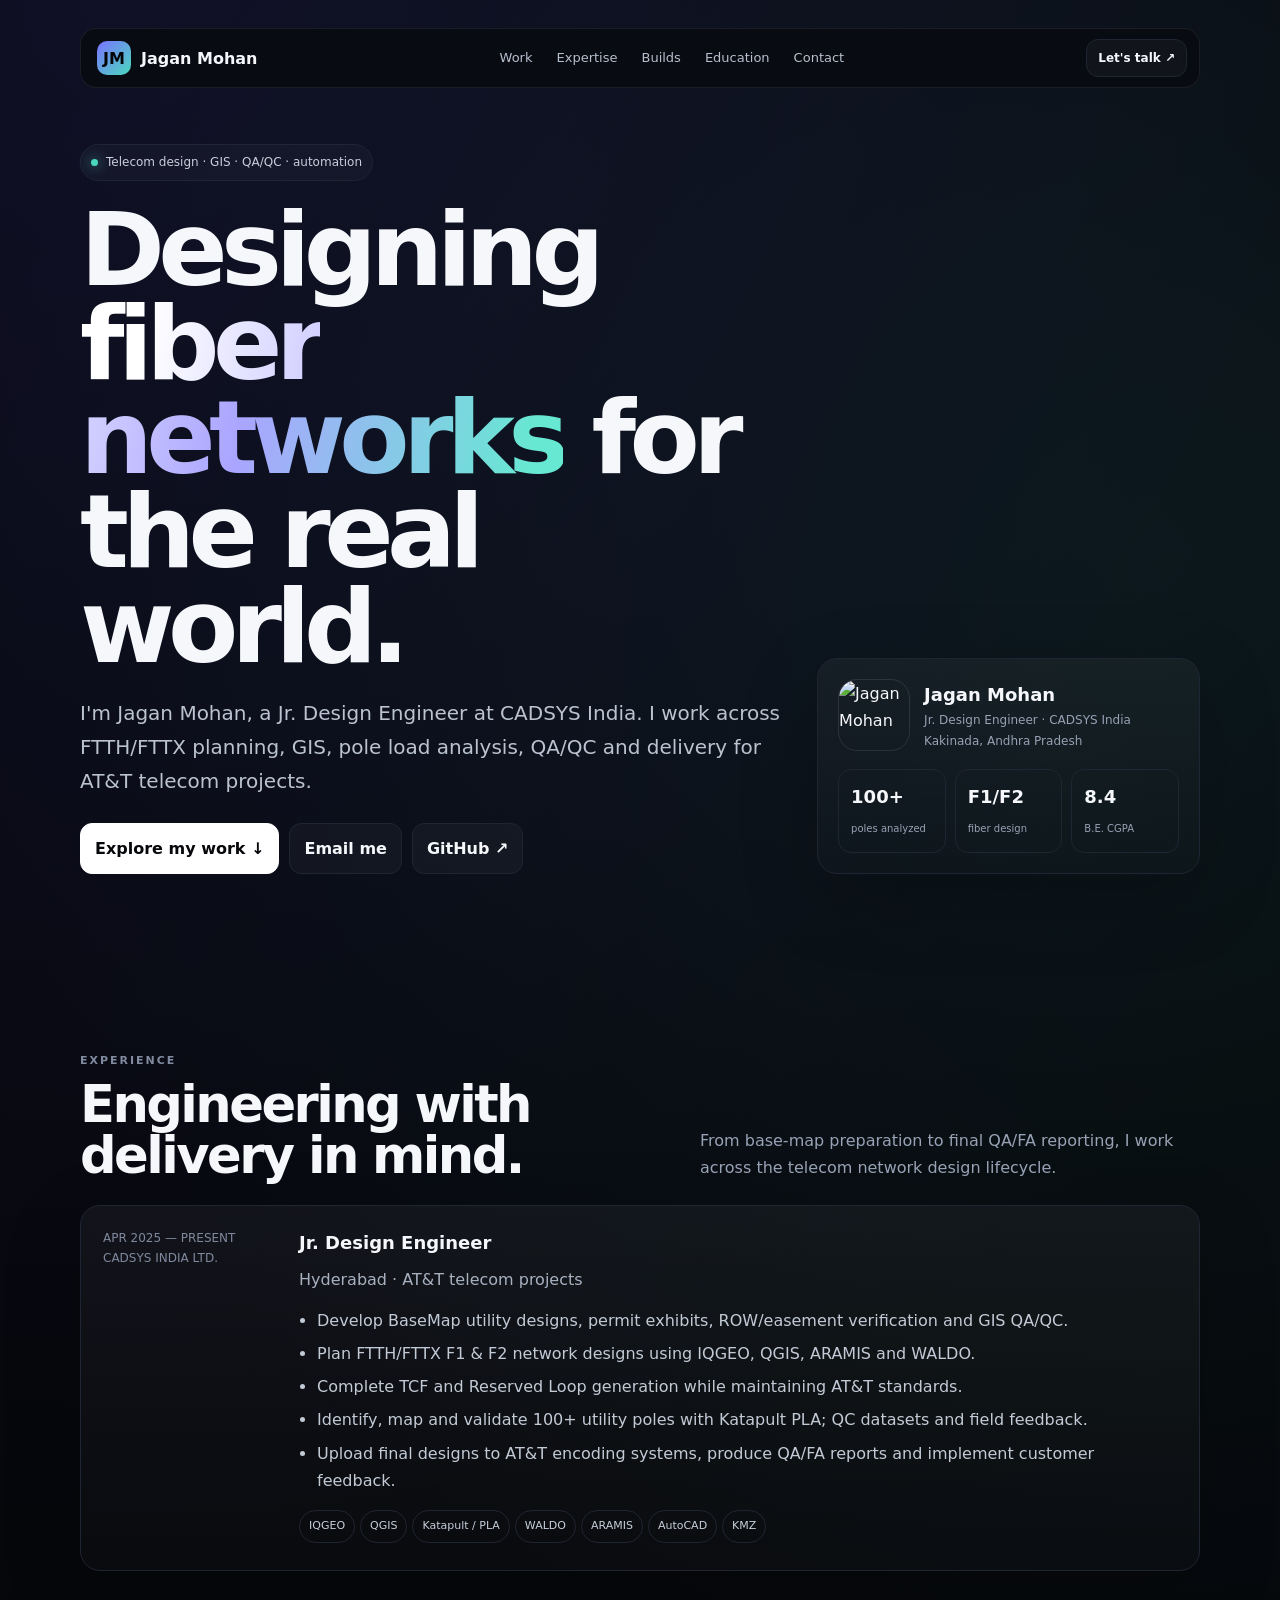
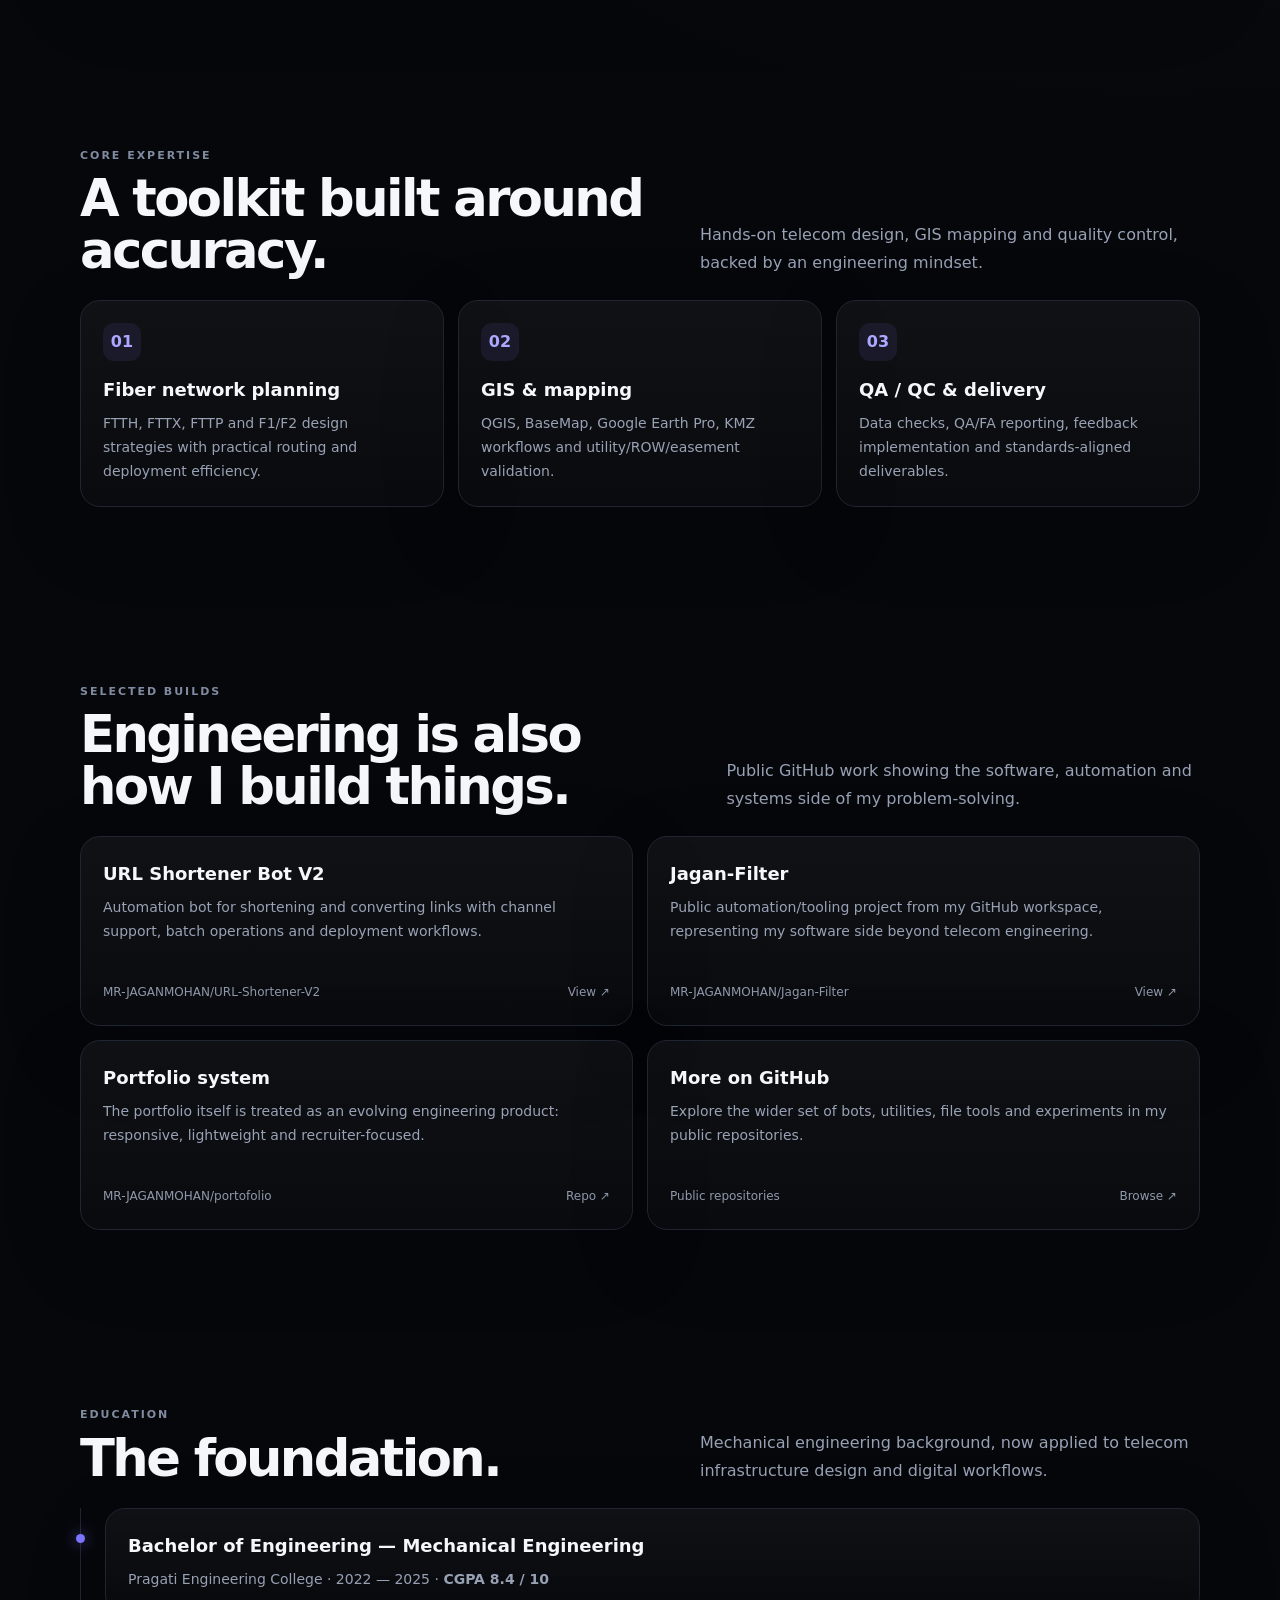
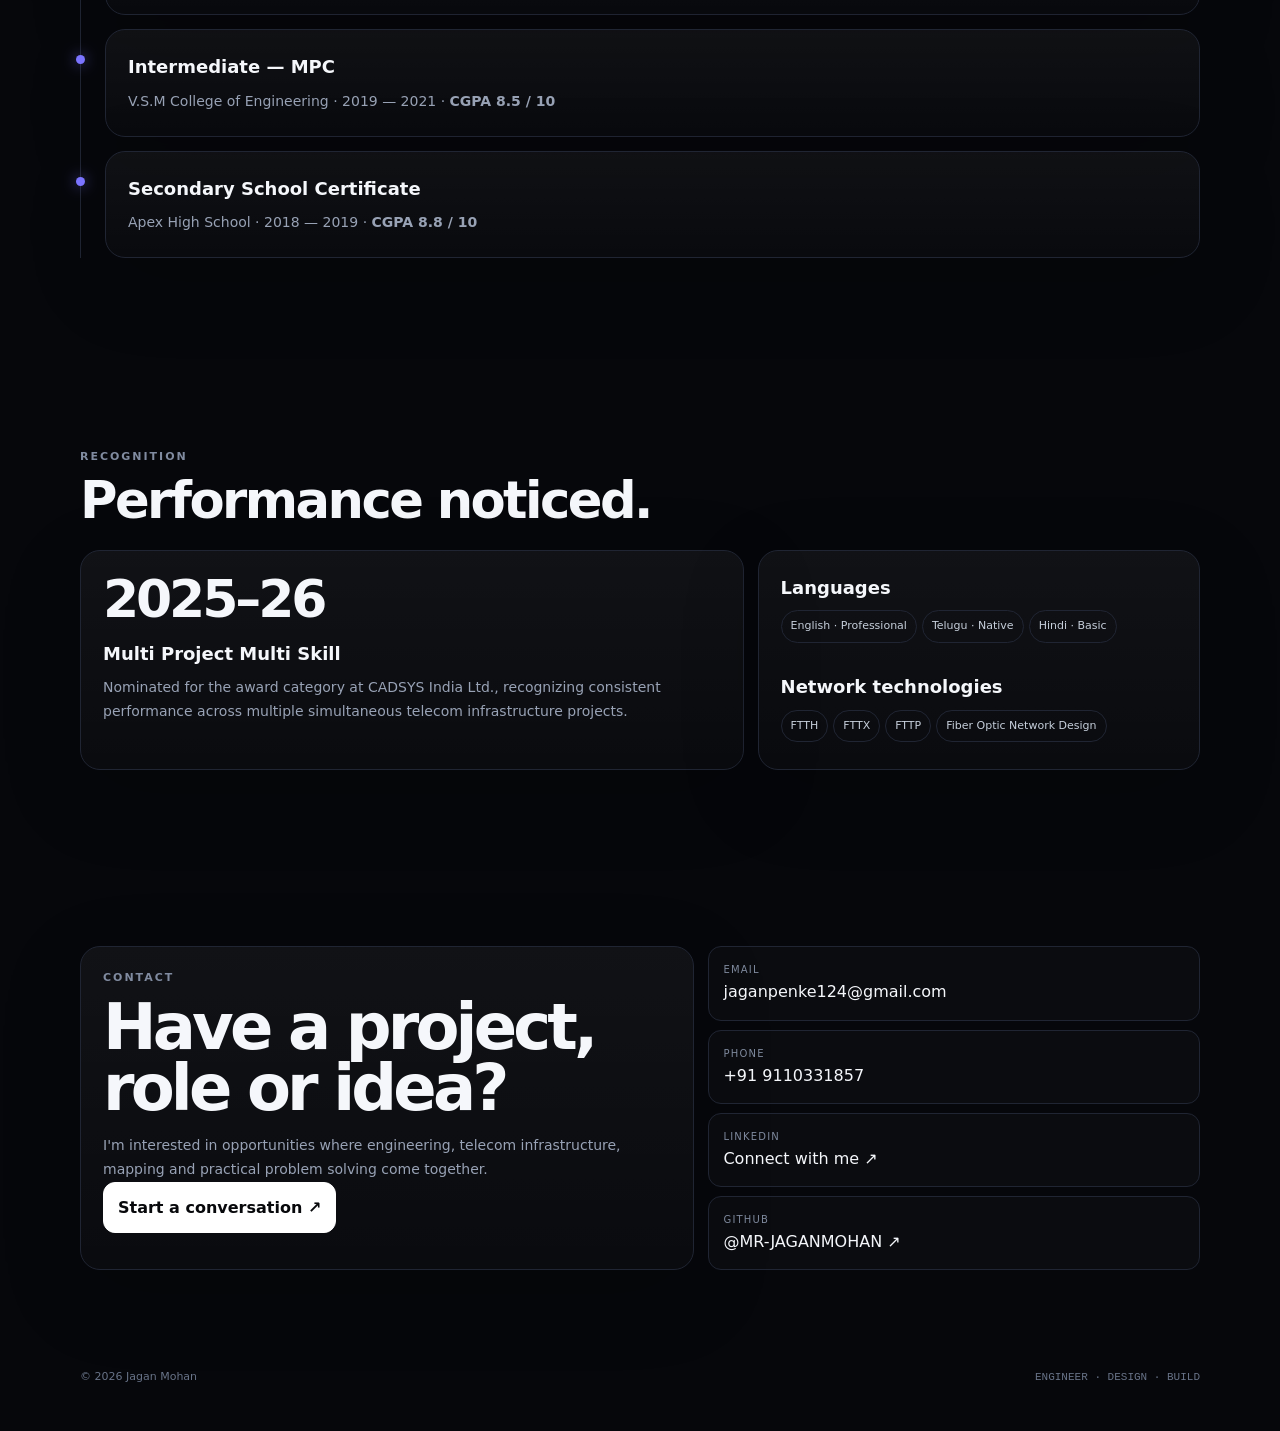
==== index.html @ 3d30da87 "Rebuild portfolio with modern template-based design and Jagan's professional profile" ====
<!doctype html>
<html lang="en">
<head>
<meta charset="utf-8"><meta name="viewport" content="width=device-width,initial-scale=1">
<title>Jagan Mohan | Jr. Design Engineer</title>
<meta name="description" content="Jagan Mohan — Jr. Design Engineer working across telecom fiber design, GIS, QA/QC and automation.">
<link rel="icon" href="https://avatars.githubusercontent.com/u/107793234?v=4">
<style>
:root{--bg:#06070b;--card:#10131b;--text:#f5f7fb;--muted:#98a2b5;--line:#202533;--a:#7b74ff;--b:#49d8bd;--max:1120px}
*{box-sizing:border-box}html{scroll-behavior:smooth}body{margin:0;color:var(--text);background:radial-gradient(circle at 10% 0,#24215c55,transparent 32%),radial-gradient(circle at 90% 12%,#1b5a4d33,transparent 28%),var(--bg);font:500 16px/1.7 Inter,system-ui,sans-serif}a{color:inherit;text-decoration:none}.wrap{width:min(var(--max),calc(100% - 32px));margin:auto}nav{position:sticky;top:14px;z-index:10;padding-top:14px}.nav{display:flex;align-items:center;justify-content:space-between;padding:10px 12px 10px 16px;border:1px solid #ffffff14;border-radius:16px;background:#080a0fcc;backdrop-filter:blur(18px)}.brand{display:flex;align-items:center;gap:10px;font-weight:800}.mark{width:34px;height:34px;display:grid;place-items:center;border-radius:10px;background:linear-gradient(135deg,var(--a),var(--b));color:#05060a;font-weight:900}.links{display:flex;gap:4px}.links a{padding:7px 10px;color:#b8c0ce;border-radius:9px;font-size:13px}.links a:hover{background:#ffffff0d;color:#fff}.btn{display:inline-flex;align-items:center;gap:8px;padding:11px 14px;border:1px solid var(--line);border-radius:12px;background:#ffffff09;font-weight:800}.primary{background:#fff;color:#07080b;border-color:#fff}.hero{min-height:88vh;display:grid;align-items:center;padding:70px 0 90px}.hero-grid{display:grid;grid-template-columns:1.3fr .7fr;gap:26px;align-items:end}.pill{display:inline-flex;align-items:center;gap:8px;border:1px solid var(--line);padding:7px 10px;border-radius:99px;color:#c8cfda;background:#ffffff07;font-size:12px}.dot{width:7px;height:7px;border-radius:50%;background:var(--b);box-shadow:0 0 14px var(--b)}h1{font-size:clamp(3.2rem,8vw,7rem);line-height:.92;letter-spacing:-.065em;margin:22px 0}.grad{background:linear-gradient(100deg,#fff 10%,#aaa5ff 55%,#67e8d2 95%);-webkit-background-clip:text;background-clip:text;color:transparent}.lead{max-width:760px;color:#bbc3d0;font-size:clamp(1rem,2vw,1.25rem)}.cta{display:flex;gap:10px;flex-wrap:wrap;margin-top:25px}.profile,.card{border:1px solid var(--line);background:linear-gradient(180deg,#ffffff0b,#ffffff04);border-radius:20px;box-shadow:0 24px 80px #00000030}.profile{padding:20px}.who{display:flex;gap:14px;align-items:center}.avatar{width:72px;height:72px;border-radius:19px;border:1px solid #ffffff1a}.small{font-size:12px;color:var(--muted)}.stats{display:grid;grid-template-columns:repeat(3,1fr);gap:9px;margin-top:18px}.stat{padding:12px;border:1px solid var(--line);border-radius:13px}.stat b{display:block;font-size:18px}.stat span{font-size:10px;color:var(--muted)}section{padding:88px 0}.head{display:flex;align-items:end;justify-content:space-between;gap:24px;margin-bottom:24px}.eyebrow{font-size:11px;letter-spacing:.18em;color:#808ba0;font-weight:900;text-transform:uppercase}.head h2{font-size:clamp(2rem,4vw,3.2rem);letter-spacing:-.05em;line-height:1;margin:8px 0 0}.head p{max-width:500px;color:var(--muted);margin:0}.experience{display:grid;grid-template-columns:170px 1fr;gap:26px;padding:26px}.date{font-size:12px;color:#7f899d}.role{margin:0;font-size:27px}.company{color:#a8b1c0;margin:2px 0 14px}.list{color:#c2cad6;margin:0;padding-left:18px}.list li{margin:6px 0}.tag{display:inline-block;padding:6px 9px;border-radius:99px;border:1px solid var(--line);font-size:11px;color:#c6cfdb;margin:0 5px 5px 0}.grid3{display:grid;grid-template-columns:repeat(3,1fr);gap:14px}.grid2{display:grid;grid-template-columns:repeat(2,1fr);gap:14px}.card{padding:22px}.n{width:38px;height:38px;border-radius:11px;display:grid;place-items:center;background:#7b74ff18;color:#ada8ff;font-weight:900;margin-bottom:14px}.card h3{margin:0 0 7px;font-size:18px}.card p{margin:0;color:var(--muted);font-size:14px}.project{min-height:190px;display:flex;flex-direction:column}.project .bottom{margin-top:auto;display:flex;justify-content:space-between;gap:10px;color:#8f99ab;font-size:12px}.timeline{border-left:1px solid var(--line);padding-left:24px}.edu{position:relative;margin-bottom:14px}.edu:before{content:"";position:absolute;left:-30px;top:25px;width:9px;height:9px;border-radius:50%;background:var(--a);box-shadow:0 0 14px #7b74ff99}.award{display:grid;grid-template-columns:1.2fr .8fr;gap:14px}.big{font-size:52px;font-weight:900;line-height:1;letter-spacing:-.06em}.contact{display:grid;grid-template-columns:1fr .8fr;gap:14px}.contact h2{font-size:clamp(2.2rem,5vw,4.6rem);line-height:.96;letter-spacing:-.06em;margin:9px 0 14px}.contact-links{display:grid;gap:9px}.contact-links a{padding:14px;border:1px solid var(--line);border-radius:13px;background:#ffffff05}.contact-links span{display:block;color:#7e899d;font-size:10px;text-transform:uppercase;letter-spacing:.12em}footer{display:flex;justify-content:space-between;color:#687388;font-size:11px;padding:10px 0 44px}.mono{font-family:ui-monospace,SFMono-Regular,Menlo,monospace}.reveal{animation:up .8s both}@keyframes up{from{opacity:0;transform:translateY(15px)}to{opacity:1;transform:none}}@media(max-width:850px){.hero-grid,.award,.contact,.experience{grid-template-columns:1fr}.grid3,.grid2{grid-template-columns:1fr}.links{display:none}.head{display:block}.head p{margin-top:10px}.hero{min-height:auto;padding-top:55px}}@media(max-width:520px){.wrap{width:min(var(--max),calc(100% - 22px))}.stats{grid-template-columns:1fr}.cta{display:grid}.cta .btn{justify-content:center}section{padding:70px 0}footer{display:block}}
</style>
</head>
<body>
<div class="wrap">
<nav><div class="nav"><a class="brand" href="#top"><span class="mark">JM</span>Jagan Mohan</a><div class="links"><a href="#work">Work</a><a href="#expertise">Expertise</a><a href="#builds">Builds</a><a href="#education">Education</a><a href="#contact">Contact</a></div><a class="btn" style="padding:8px 11px;font-size:12px" href="mailto:jaganpenke124@gmail.com">Let's talk ↗</a></div></nav>
<main id="top">
<section class="hero"><div class="hero-grid"><div class="reveal"><span class="pill"><span class="dot"></span> Telecom design · GIS · QA/QC · automation</span><h1>Designing <span class="grad">fiber networks</span> for the real world.</h1><p class="lead">I'm Jagan Mohan, a Jr. Design Engineer at CADSYS India. I work across FTTH/FTTX planning, GIS, pole load analysis, QA/QC and delivery for AT&amp;T telecom projects.</p><div class="cta"><a class="btn primary" href="#work">Explore my work ↓</a><a class="btn" href="mailto:jaganpenke124@gmail.com">Email me</a><a class="btn" href="https://github.com/MR-JAGANMOHAN" target="_blank">GitHub ↗</a></div></div><aside class="profile reveal"><div class="who"><img class="avatar" src="https://avatars.githubusercontent.com/u/107793234?v=4" alt="Jagan Mohan"><div><b style="font-size:18px">Jagan Mohan</b><div class="small">Jr. Design Engineer · CADSYS India</div><div class="small">Kakinada, Andhra Pradesh</div></div></div><div class="stats"><div class="stat"><b>100+</b><span>poles analyzed</span></div><div class="stat"><b>F1/F2</b><span>fiber design</span></div><div class="stat"><b>8.4</b><span>B.E. CGPA</span></div></div></aside></div></section>
<section id="work"><div class="head"><div><div class="eyebrow">Experience</div><h2>Engineering with delivery in mind.</h2></div><p>From base-map preparation to final QA/FA reporting, I work across the telecom network design lifecycle.</p></div><div class="card experience"><div class="date">APR 2025 — PRESENT<br>CADSYS INDIA LTD.</div><div><h3 class="role">Jr. Design Engineer</h3><div class="company">Hyderabad · AT&amp;T telecom projects</div><ul class="list"><li>Develop BaseMap utility designs, permit exhibits, ROW/easement verification and GIS QA/QC.</li><li>Plan FTTH/FTTX F1 &amp; F2 network designs using IQGEO, QGIS, ARAMIS and WALDO.</li><li>Complete TCF and Reserved Loop generation while maintaining AT&amp;T standards.</li><li>Identify, map and validate 100+ utility poles with Katapult PLA; QC datasets and field feedback.</li><li>Upload final designs to AT&amp;T encoding systems, produce QA/FA reports and implement customer feedback.</li></ul><div style="margin-top:16px"><span class="tag">IQGEO</span><span class="tag">QGIS</span><span class="tag">Katapult / PLA</span><span class="tag">WALDO</span><span class="tag">ARAMIS</span><span class="tag">AutoCAD</span><span class="tag">KMZ</span></div></div></div></section>
<section id="expertise"><div class="head"><div><div class="eyebrow">Core expertise</div><h2>A toolkit built around accuracy.</h2></div><p>Hands-on telecom design, GIS mapping and quality control, backed by an engineering mindset.</p></div><div class="grid3"><div class="card"><div class="n">01</div><h3>Fiber network planning</h3><p>FTTH, FTTX, FTTP and F1/F2 design strategies with practical routing and deployment efficiency.</p></div><div class="card"><div class="n">02</div><h3>GIS &amp; mapping</h3><p>QGIS, BaseMap, Google Earth Pro, KMZ workflows and utility/ROW/easement validation.</p></div><div class="card"><div class="n">03</div><h3>QA / QC &amp; delivery</h3><p>Data checks, QA/FA reporting, feedback implementation and standards-aligned deliverables.</p></div></div></section>
<section id="builds"><div class="head"><div><div class="eyebrow">Selected builds</div><h2>Engineering is also how I build things.</h2></div><p>Public GitHub work showing the software, automation and systems side of my problem-solving.</p></div><div class="grid2"><article class="card project"><div><h3>URL Shortener Bot V2</h3><p>Automation bot for shortening and converting links with channel support, batch operations and deployment workflows.</p></div><div class="bottom"><span>MR-JAGANMOHAN/URL-Shortener-V2</span><a href="https://github.com/MR-JAGANMOHAN/URL-Shortener-V2" target="_blank">View ↗</a></div></article><article class="card project"><div><h3>Jagan-Filter</h3><p>Public automation/tooling project from my GitHub workspace, representing my software side beyond telecom engineering.</p></div><div class="bottom"><span>MR-JAGANMOHAN/Jagan-Filter</span><a href="https://github.com/MR-JAGANMOHAN/Jagan-Filter" target="_blank">View ↗</a></div></article><article class="card project"><div><h3>Portfolio system</h3><p>The portfolio itself is treated as an evolving engineering product: responsive, lightweight and recruiter-focused.</p></div><div class="bottom"><span>MR-JAGANMOHAN/portofolio</span><a href="https://github.com/MR-JAGANMOHAN/portofolio" target="_blank">Repo ↗</a></div></article><article class="card project"><div><h3>More on GitHub</h3><p>Explore the wider set of bots, utilities, file tools and experiments in my public repositories.</p></div><div class="bottom"><span>Public repositories</span><a href="https://github.com/MR-JAGANMOHAN?tab=repositories" target="_blank">Browse ↗</a></div></article></div></section>
<section id="education"><div class="head"><div><div class="eyebrow">Education</div><h2>The foundation.</h2></div><p>Mechanical engineering background, now applied to telecom infrastructure design and digital workflows.</p></div><div class="timeline"><div class="card edu"><h3>Bachelor of Engineering — Mechanical Engineering</h3><p>Pragati Engineering College · 2022 — 2025 · <b>CGPA 8.4 / 10</b></p></div><div class="card edu"><h3>Intermediate — MPC</h3><p>V.S.M College of Engineering · 2019 — 2021 · <b>CGPA 8.5 / 10</b></p></div><div class="card edu"><h3>Secondary School Certificate</h3><p>Apex High School · 2018 — 2019 · <b>CGPA 8.8 / 10</b></p></div></div></section>
<section><div class="head"><div><div class="eyebrow">Recognition</div><h2>Performance noticed.</h2></div></div><div class="award"><div class="card"><div class="big">2025–26</div><h3 style="margin-top:14px">Multi Project Multi Skill</h3><p>Nominated for the award category at CADSYS India Ltd., recognizing consistent performance across multiple simultaneous telecom infrastructure projects.</p></div><div class="card"><h3>Languages</h3><div><span class="tag">English · Professional</span><span class="tag">Telugu · Native</span><span class="tag">Hindi · Basic</span></div><h3 style="margin-top:24px">Network technologies</h3><div><span class="tag">FTTH</span><span class="tag">FTTX</span><span class="tag">FTTP</span><span class="tag">Fiber Optic Network Design</span></div></div></div></section>
<section id="contact"><div class="contact"><div class="card"><div class="eyebrow">Contact</div><h2>Have a project, role or idea?</h2><p>I'm interested in opportunities where engineering, telecom infrastructure, mapping and practical problem solving come together.</p><a class="btn primary" href="mailto:jaganpenke124@gmail.com">Start a conversation ↗</a></div><div class="contact-links"><a href="mailto:jaganpenke124@gmail.com"><span>Email</span>jaganpenke124@gmail.com</a><a href="tel:+919110331857"><span>Phone</span>+91 9110331857</a><a href="https://www.linkedin.com/in/jagan-mohan-penke/" target="_blank"><span>LinkedIn</span>Connect with me ↗</a><a href="https://github.com/MR-JAGANMOHAN" target="_blank"><span>GitHub</span>@MR-JAGANMOHAN ↗</a></div></div></section>
</main><footer><span>© 2026 Jagan Mohan</span><span class="mono">ENGINEER · DESIGN · BUILD</span></footer>
</div></body></html>
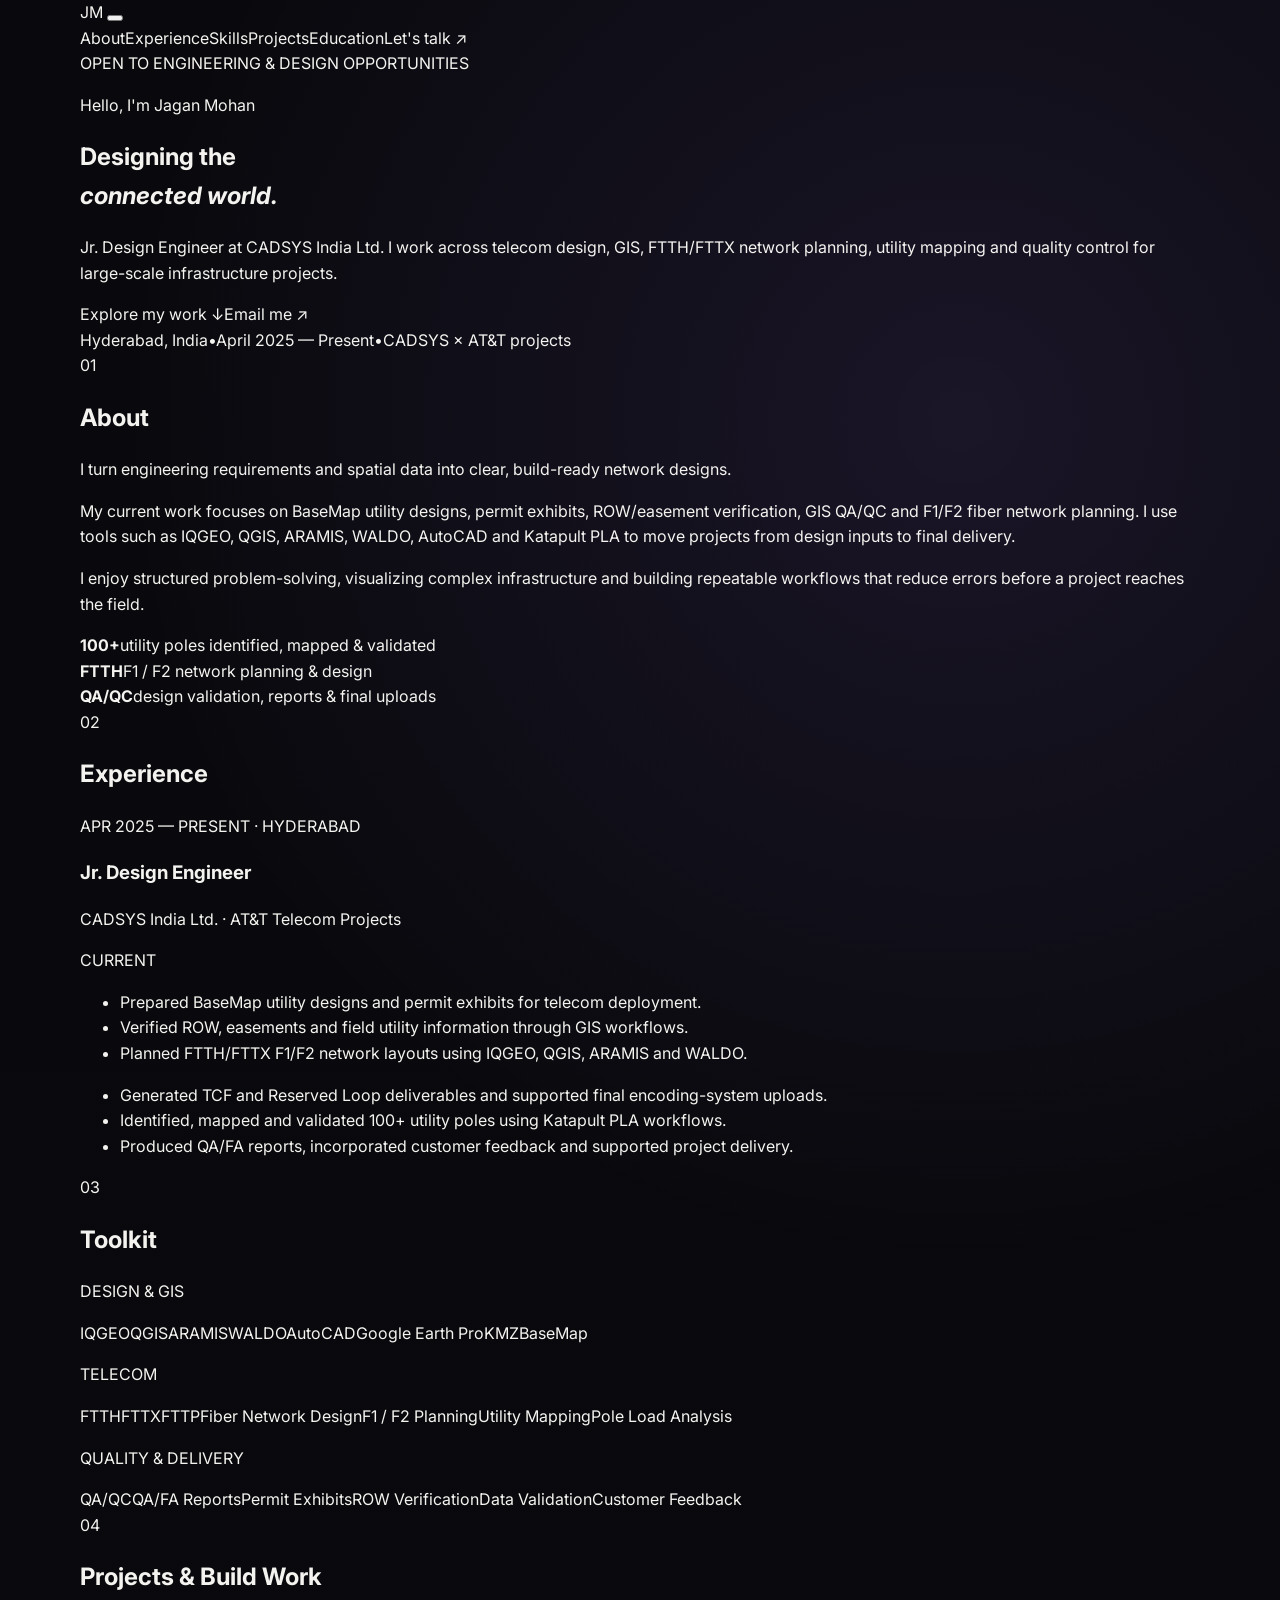
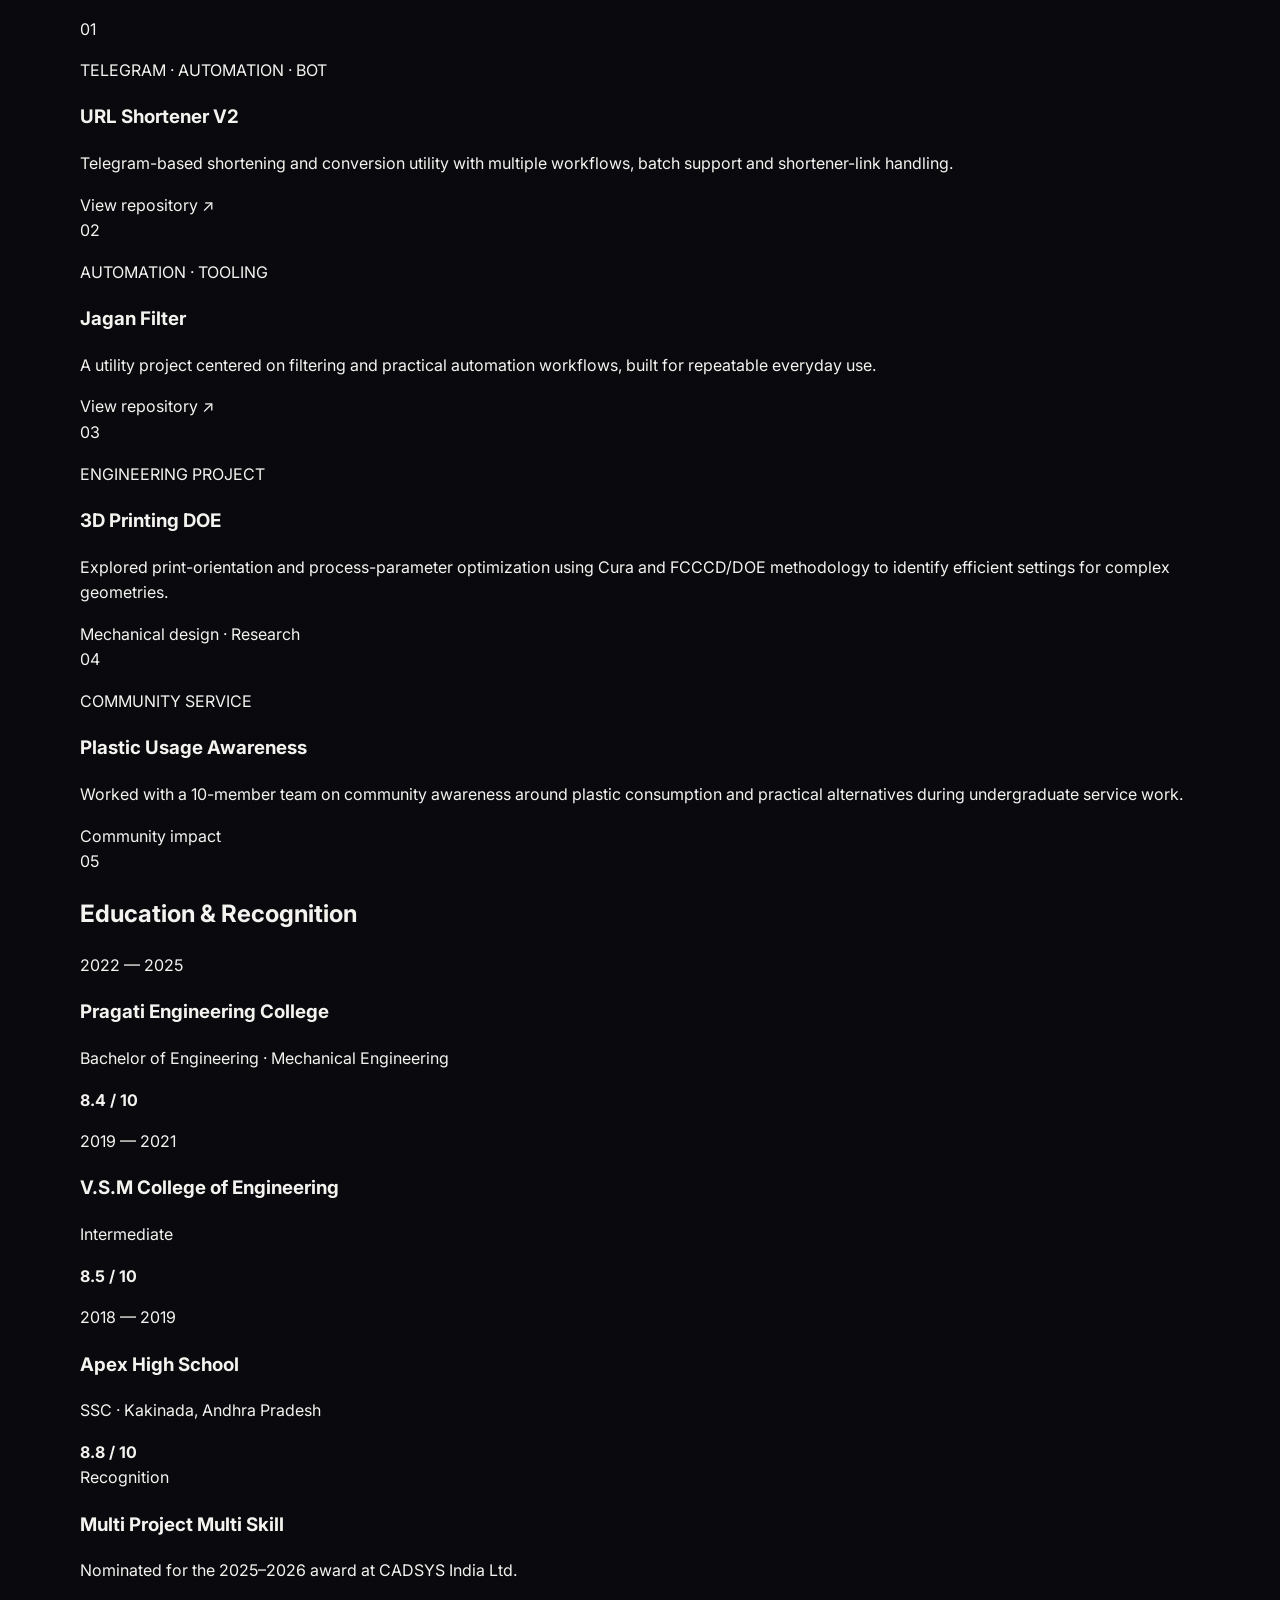
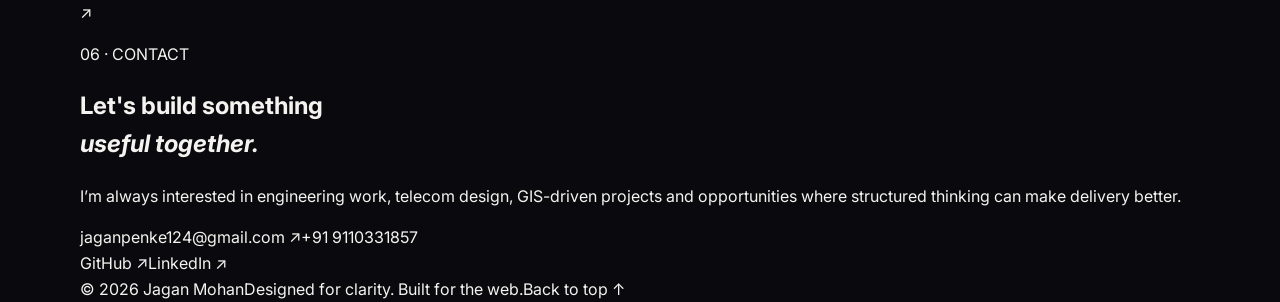
==== commit 679ad3b6: "Rebuild portfolio from clean modern template direction" ====
--- a/index.html
+++ b/index.html
@@ -1,25 +1,95 @@
 <!doctype html>
 <html lang="en">
 <head>
-<meta charset="utf-8"><meta name="viewport" content="width=device-width,initial-scale=1">
-<title>Jagan Mohan | Jr. Design Engineer</title>
-<meta name="description" content="Jagan Mohan — Jr. Design Engineer working across telecom fiber design, GIS, QA/QC and automation.">
-<link rel="icon" href="https://avatars.githubusercontent.com/u/107793234?v=4">
-<style>
-:root{--bg:#06070b;--card:#10131b;--text:#f5f7fb;--muted:#98a2b5;--line:#202533;--a:#7b74ff;--b:#49d8bd;--max:1120px}
-*{box-sizing:border-box}html{scroll-behavior:smooth}body{margin:0;color:var(--text);background:radial-gradient(circle at 10% 0,#24215c55,transparent 32%),radial-gradient(circle at 90% 12%,#1b5a4d33,transparent 28%),var(--bg);font:500 16px/1.7 Inter,system-ui,sans-serif}a{color:inherit;text-decoration:none}.wrap{width:min(var(--max),calc(100% - 32px));margin:auto}nav{position:sticky;top:14px;z-index:10;padding-top:14px}.nav{display:flex;align-items:center;justify-content:space-between;padding:10px 12px 10px 16px;border:1px solid #ffffff14;border-radius:16px;background:#080a0fcc;backdrop-filter:blur(18px)}.brand{display:flex;align-items:center;gap:10px;font-weight:800}.mark{width:34px;height:34px;display:grid;place-items:center;border-radius:10px;background:linear-gradient(135deg,var(--a),var(--b));color:#05060a;font-weight:900}.links{display:flex;gap:4px}.links a{padding:7px 10px;color:#b8c0ce;border-radius:9px;font-size:13px}.links a:hover{background:#ffffff0d;color:#fff}.btn{display:inline-flex;align-items:center;gap:8px;padding:11px 14px;border:1px solid var(--line);border-radius:12px;background:#ffffff09;font-weight:800}.primary{background:#fff;color:#07080b;border-color:#fff}.hero{min-height:88vh;display:grid;align-items:center;padding:70px 0 90px}.hero-grid{display:grid;grid-template-columns:1.3fr .7fr;gap:26px;align-items:end}.pill{display:inline-flex;align-items:center;gap:8px;border:1px solid var(--line);padding:7px 10px;border-radius:99px;color:#c8cfda;background:#ffffff07;font-size:12px}.dot{width:7px;height:7px;border-radius:50%;background:var(--b);box-shadow:0 0 14px var(--b)}h1{font-size:clamp(3.2rem,8vw,7rem);line-height:.92;letter-spacing:-.065em;margin:22px 0}.grad{background:linear-gradient(100deg,#fff 10%,#aaa5ff 55%,#67e8d2 95%);-webkit-background-clip:text;background-clip:text;color:transparent}.lead{max-width:760px;color:#bbc3d0;font-size:clamp(1rem,2vw,1.25rem)}.cta{display:flex;gap:10px;flex-wrap:wrap;margin-top:25px}.profile,.card{border:1px solid var(--line);background:linear-gradient(180deg,#ffffff0b,#ffffff04);border-radius:20px;box-shadow:0 24px 80px #00000030}.profile{padding:20px}.who{display:flex;gap:14px;align-items:center}.avatar{width:72px;height:72px;border-radius:19px;border:1px solid #ffffff1a}.small{font-size:12px;color:var(--muted)}.stats{display:grid;grid-template-columns:repeat(3,1fr);gap:9px;margin-top:18px}.stat{padding:12px;border:1px solid var(--line);border-radius:13px}.stat b{display:block;font-size:18px}.stat span{font-size:10px;color:var(--muted)}section{padding:88px 0}.head{display:flex;align-items:end;justify-content:space-between;gap:24px;margin-bottom:24px}.eyebrow{font-size:11px;letter-spacing:.18em;color:#808ba0;font-weight:900;text-transform:uppercase}.head h2{font-size:clamp(2rem,4vw,3.2rem);letter-spacing:-.05em;line-height:1;margin:8px 0 0}.head p{max-width:500px;color:var(--muted);margin:0}.experience{display:grid;grid-template-columns:170px 1fr;gap:26px;padding:26px}.date{font-size:12px;color:#7f899d}.role{margin:0;font-size:27px}.company{color:#a8b1c0;margin:2px 0 14px}.list{color:#c2cad6;margin:0;padding-left:18px}.list li{margin:6px 0}.tag{display:inline-block;padding:6px 9px;border-radius:99px;border:1px solid var(--line);font-size:11px;color:#c6cfdb;margin:0 5px 5px 0}.grid3{display:grid;grid-template-columns:repeat(3,1fr);gap:14px}.grid2{display:grid;grid-template-columns:repeat(2,1fr);gap:14px}.card{padding:22px}.n{width:38px;height:38px;border-radius:11px;display:grid;place-items:center;background:#7b74ff18;color:#ada8ff;font-weight:900;margin-bottom:14px}.card h3{margin:0 0 7px;font-size:18px}.card p{margin:0;color:var(--muted);font-size:14px}.project{min-height:190px;display:flex;flex-direction:column}.project .bottom{margin-top:auto;display:flex;justify-content:space-between;gap:10px;color:#8f99ab;font-size:12px}.timeline{border-left:1px solid var(--line);padding-left:24px}.edu{position:relative;margin-bottom:14px}.edu:before{content:"";position:absolute;left:-30px;top:25px;width:9px;height:9px;border-radius:50%;background:var(--a);box-shadow:0 0 14px #7b74ff99}.award{display:grid;grid-template-columns:1.2fr .8fr;gap:14px}.big{font-size:52px;font-weight:900;line-height:1;letter-spacing:-.06em}.contact{display:grid;grid-template-columns:1fr .8fr;gap:14px}.contact h2{font-size:clamp(2.2rem,5vw,4.6rem);line-height:.96;letter-spacing:-.06em;margin:9px 0 14px}.contact-links{display:grid;gap:9px}.contact-links a{padding:14px;border:1px solid var(--line);border-radius:13px;background:#ffffff05}.contact-links span{display:block;color:#7e899d;font-size:10px;text-transform:uppercase;letter-spacing:.12em}footer{display:flex;justify-content:space-between;color:#687388;font-size:11px;padding:10px 0 44px}.mono{font-family:ui-monospace,SFMono-Regular,Menlo,monospace}.reveal{animation:up .8s both}@keyframes up{from{opacity:0;transform:translateY(15px)}to{opacity:1;transform:none}}@media(max-width:850px){.hero-grid,.award,.contact,.experience{grid-template-columns:1fr}.grid3,.grid2{grid-template-columns:1fr}.links{display:none}.head{display:block}.head p{margin-top:10px}.hero{min-height:auto;padding-top:55px}}@media(max-width:520px){.wrap{width:min(var(--max),calc(100% - 22px))}.stats{grid-template-columns:1fr}.cta{display:grid}.cta .btn{justify-content:center}section{padding:70px 0}footer{display:block}}
-</style>
+  <meta charset="utf-8">
+  <meta name="viewport" content="width=device-width,initial-scale=1">
+  <meta name="theme-color" content="#0a0a0f">
+  <meta name="description" content="Jagan Mohan — Jr. Design Engineer working on telecom, FTTH/FTTX network design, GIS, utility mapping and QA/QC.">
+  <meta property="og:title" content="Jagan Mohan — Jr. Design Engineer">
+  <meta property="og:description" content="Telecom design, GIS, FTTH/FTTX network planning and QA/QC.">
+  <meta property="og:type" content="website">
+  <meta property="og:url" content="https://mr-jaganmohan.github.io/portofolio/">
+  <meta name="twitter:card" content="summary_large_image">
+  <link rel="icon" href="assets/img/favicon.svg" type="image/svg+xml">
+  <link rel="stylesheet" href="assets/css/style.css">
+  <title>Jagan Mohan — Jr. Design Engineer</title>
 </head>
 <body>
-<div class="wrap">
-<nav><div class="nav"><a class="brand" href="#top"><span class="mark">JM</span>Jagan Mohan</a><div class="links"><a href="#work">Work</a><a href="#expertise">Expertise</a><a href="#builds">Builds</a><a href="#education">Education</a><a href="#contact">Contact</a></div><a class="btn" style="padding:8px 11px;font-size:12px" href="mailto:jaganpenke124@gmail.com">Let's talk ↗</a></div></nav>
-<main id="top">
-<section class="hero"><div class="hero-grid"><div class="reveal"><span class="pill"><span class="dot"></span> Telecom design · GIS · QA/QC · automation</span><h1>Designing <span class="grad">fiber networks</span> for the real world.</h1><p class="lead">I'm Jagan Mohan, a Jr. Design Engineer at CADSYS India. I work across FTTH/FTTX planning, GIS, pole load analysis, QA/QC and delivery for AT&amp;T telecom projects.</p><div class="cta"><a class="btn primary" href="#work">Explore my work ↓</a><a class="btn" href="mailto:jaganpenke124@gmail.com">Email me</a><a class="btn" href="https://github.com/MR-JAGANMOHAN" target="_blank">GitHub ↗</a></div></div><aside class="profile reveal"><div class="who"><img class="avatar" src="https://avatars.githubusercontent.com/u/107793234?v=4" alt="Jagan Mohan"><div><b style="font-size:18px">Jagan Mohan</b><div class="small">Jr. Design Engineer · CADSYS India</div><div class="small">Kakinada, Andhra Pradesh</div></div></div><div class="stats"><div class="stat"><b>100+</b><span>poles analyzed</span></div><div class="stat"><b>F1/F2</b><span>fiber design</span></div><div class="stat"><b>8.4</b><span>B.E. CGPA</span></div></div></aside></div></section>
-<section id="work"><div class="head"><div><div class="eyebrow">Experience</div><h2>Engineering with delivery in mind.</h2></div><p>From base-map preparation to final QA/FA reporting, I work across the telecom network design lifecycle.</p></div><div class="card experience"><div class="date">APR 2025 — PRESENT<br>CADSYS INDIA LTD.</div><div><h3 class="role">Jr. Design Engineer</h3><div class="company">Hyderabad · AT&amp;T telecom projects</div><ul class="list"><li>Develop BaseMap utility designs, permit exhibits, ROW/easement verification and GIS QA/QC.</li><li>Plan FTTH/FTTX F1 &amp; F2 network designs using IQGEO, QGIS, ARAMIS and WALDO.</li><li>Complete TCF and Reserved Loop generation while maintaining AT&amp;T standards.</li><li>Identify, map and validate 100+ utility poles with Katapult PLA; QC datasets and field feedback.</li><li>Upload final designs to AT&amp;T encoding systems, produce QA/FA reports and implement customer feedback.</li></ul><div style="margin-top:16px"><span class="tag">IQGEO</span><span class="tag">QGIS</span><span class="tag">Katapult / PLA</span><span class="tag">WALDO</span><span class="tag">ARAMIS</span><span class="tag">AutoCAD</span><span class="tag">KMZ</span></div></div></div></section>
-<section id="expertise"><div class="head"><div><div class="eyebrow">Core expertise</div><h2>A toolkit built around accuracy.</h2></div><p>Hands-on telecom design, GIS mapping and quality control, backed by an engineering mindset.</p></div><div class="grid3"><div class="card"><div class="n">01</div><h3>Fiber network planning</h3><p>FTTH, FTTX, FTTP and F1/F2 design strategies with practical routing and deployment efficiency.</p></div><div class="card"><div class="n">02</div><h3>GIS &amp; mapping</h3><p>QGIS, BaseMap, Google Earth Pro, KMZ workflows and utility/ROW/easement validation.</p></div><div class="card"><div class="n">03</div><h3>QA / QC &amp; delivery</h3><p>Data checks, QA/FA reporting, feedback implementation and standards-aligned deliverables.</p></div></div></section>
-<section id="builds"><div class="head"><div><div class="eyebrow">Selected builds</div><h2>Engineering is also how I build things.</h2></div><p>Public GitHub work showing the software, automation and systems side of my problem-solving.</p></div><div class="grid2"><article class="card project"><div><h3>URL Shortener Bot V2</h3><p>Automation bot for shortening and converting links with channel support, batch operations and deployment workflows.</p></div><div class="bottom"><span>MR-JAGANMOHAN/URL-Shortener-V2</span><a href="https://github.com/MR-JAGANMOHAN/URL-Shortener-V2" target="_blank">View ↗</a></div></article><article class="card project"><div><h3>Jagan-Filter</h3><p>Public automation/tooling project from my GitHub workspace, representing my software side beyond telecom engineering.</p></div><div class="bottom"><span>MR-JAGANMOHAN/Jagan-Filter</span><a href="https://github.com/MR-JAGANMOHAN/Jagan-Filter" target="_blank">View ↗</a></div></article><article class="card project"><div><h3>Portfolio system</h3><p>The portfolio itself is treated as an evolving engineering product: responsive, lightweight and recruiter-focused.</p></div><div class="bottom"><span>MR-JAGANMOHAN/portofolio</span><a href="https://github.com/MR-JAGANMOHAN/portofolio" target="_blank">Repo ↗</a></div></article><article class="card project"><div><h3>More on GitHub</h3><p>Explore the wider set of bots, utilities, file tools and experiments in my public repositories.</p></div><div class="bottom"><span>Public repositories</span><a href="https://github.com/MR-JAGANMOHAN?tab=repositories" target="_blank">Browse ↗</a></div></article></div></section>
-<section id="education"><div class="head"><div><div class="eyebrow">Education</div><h2>The foundation.</h2></div><p>Mechanical engineering background, now applied to telecom infrastructure design and digital workflows.</p></div><div class="timeline"><div class="card edu"><h3>Bachelor of Engineering — Mechanical Engineering</h3><p>Pragati Engineering College · 2022 — 2025 · <b>CGPA 8.4 / 10</b></p></div><div class="card edu"><h3>Intermediate — MPC</h3><p>V.S.M College of Engineering · 2019 — 2021 · <b>CGPA 8.5 / 10</b></p></div><div class="card edu"><h3>Secondary School Certificate</h3><p>Apex High School · 2018 — 2019 · <b>CGPA 8.8 / 10</b></p></div></div></section>
-<section><div class="head"><div><div class="eyebrow">Recognition</div><h2>Performance noticed.</h2></div></div><div class="award"><div class="card"><div class="big">2025–26</div><h3 style="margin-top:14px">Multi Project Multi Skill</h3><p>Nominated for the award category at CADSYS India Ltd., recognizing consistent performance across multiple simultaneous telecom infrastructure projects.</p></div><div class="card"><h3>Languages</h3><div><span class="tag">English · Professional</span><span class="tag">Telugu · Native</span><span class="tag">Hindi · Basic</span></div><h3 style="margin-top:24px">Network technologies</h3><div><span class="tag">FTTH</span><span class="tag">FTTX</span><span class="tag">FTTP</span><span class="tag">Fiber Optic Network Design</span></div></div></div></section>
-<section id="contact"><div class="contact"><div class="card"><div class="eyebrow">Contact</div><h2>Have a project, role or idea?</h2><p>I'm interested in opportunities where engineering, telecom infrastructure, mapping and practical problem solving come together.</p><a class="btn primary" href="mailto:jaganpenke124@gmail.com">Start a conversation ↗</a></div><div class="contact-links"><a href="mailto:jaganpenke124@gmail.com"><span>Email</span>jaganpenke124@gmail.com</a><a href="tel:+919110331857"><span>Phone</span>+91 9110331857</a><a href="https://www.linkedin.com/in/jagan-mohan-penke/" target="_blank"><span>LinkedIn</span>Connect with me ↗</a><a href="https://github.com/MR-JAGANMOHAN" target="_blank"><span>GitHub</span>@MR-JAGANMOHAN ↗</a></div></div></section>
-</main><footer><span>© 2026 Jagan Mohan</span><span class="mono">ENGINEER · DESIGN · BUILD</span></footer>
-</div></body></html>
+  <div class="noise"></div>
+  <div class="orb orb-a"></div><div class="orb orb-b"></div>
+
+  <header class="nav-wrap">
+    <nav class="nav container">
+      <a class="brand" href="#home" aria-label="Jagan Mohan home"><span>JM</span></a>
+      <button class="menu" aria-label="Toggle navigation" aria-expanded="false"><span></span><span></span><span></span></button>
+      <div class="nav-links">
+        <a href="#about">About</a><a href="#experience">Experience</a><a href="#skills">Skills</a><a href="#projects">Projects</a><a href="#education">Education</a><a href="#contact" class="nav-cta">Let's talk ↗</a>
+      </div>
+    </nav>
+  </header>
+
+  <main id="home">
+    <section class="hero container reveal">
+      <div class="eyebrow"><span class="pulse"></span> OPEN TO ENGINEERING &amp; DESIGN OPPORTUNITIES</div>
+      <p class="kicker">Hello, I'm Jagan Mohan</p>
+      <h1>Designing the<br><em>connected world.</em></h1>
+      <p class="hero-copy">Jr. Design Engineer at CADSYS India Ltd. I work across telecom design, GIS, FTTH/FTTX network planning, utility mapping and quality control for large-scale infrastructure projects.</p>
+      <div class="hero-actions"><a class="btn btn-primary" href="#experience">Explore my work <span>↓</span></a><a class="btn btn-ghost" href="mailto:jaganpenke124@gmail.com">Email me <span>↗</span></a></div>
+      <div class="hero-meta"><span>Hyderabad, India</span><span>•</span><span>April 2025 — Present</span><span>•</span><span>CADSYS × AT&amp;T projects</span></div>
+    </section>
+
+    <section id="about" class="section container reveal">
+      <div class="section-head"><span>01</span><h2>About</h2></div>
+      <div class="about-grid">
+        <div><p class="lead">I turn engineering requirements and spatial data into clear, build-ready network designs.</p></div>
+        <div class="body-copy"><p>My current work focuses on BaseMap utility designs, permit exhibits, ROW/easement verification, GIS QA/QC and F1/F2 fiber network planning. I use tools such as IQGEO, QGIS, ARAMIS, WALDO, AutoCAD and Katapult PLA to move projects from design inputs to final delivery.</p><p>I enjoy structured problem-solving, visualizing complex infrastructure and building repeatable workflows that reduce errors before a project reaches the field.</p></div>
+      </div>
+      <div class="stats"><div><strong>100+</strong><span>utility poles identified, mapped &amp; validated</span></div><div><strong>FTTH</strong><span>F1 / F2 network planning &amp; design</span></div><div><strong>QA/QC</strong><span>design validation, reports &amp; final uploads</span></div></div>
+    </section>
+
+    <section id="experience" class="section container reveal">
+      <div class="section-head"><span>02</span><h2>Experience</h2></div>
+      <article class="timeline-card">
+        <div class="timeline-top"><div><p class="overline">APR 2025 — PRESENT · HYDERABAD</p><h3>Jr. Design Engineer</h3><p class="company">CADSYS India Ltd. · AT&amp;T Telecom Projects</p></div><span class="badge">CURRENT</span></div>
+        <div class="timeline-grid"><ul><li>Prepared BaseMap utility designs and permit exhibits for telecom deployment.</li><li>Verified ROW, easements and field utility information through GIS workflows.</li><li>Planned FTTH/FTTX F1/F2 network layouts using IQGEO, QGIS, ARAMIS and WALDO.</li></ul><ul><li>Generated TCF and Reserved Loop deliverables and supported final encoding-system uploads.</li><li>Identified, mapped and validated 100+ utility poles using Katapult PLA workflows.</li><li>Produced QA/FA reports, incorporated customer feedback and supported project delivery.</li></ul></div>
+      </article>
+    </section>
+
+    <section id="skills" class="section container reveal">
+      <div class="section-head"><span>03</span><h2>Toolkit</h2></div>
+      <div class="skills-grid">
+        <div class="skill-panel"><p class="overline">DESIGN &amp; GIS</p><div class="chips"><span>IQGEO</span><span>QGIS</span><span>ARAMIS</span><span>WALDO</span><span>AutoCAD</span><span>Google Earth Pro</span><span>KMZ</span><span>BaseMap</span></div></div>
+        <div class="skill-panel"><p class="overline">TELECOM</p><div class="chips"><span>FTTH</span><span>FTTX</span><span>FTTP</span><span>Fiber Network Design</span><span>F1 / F2 Planning</span><span>Utility Mapping</span><span>Pole Load Analysis</span></div></div>
+        <div class="skill-panel"><p class="overline">QUALITY &amp; DELIVERY</p><div class="chips"><span>QA/QC</span><span>QA/FA Reports</span><span>Permit Exhibits</span><span>ROW Verification</span><span>Data Validation</span><span>Customer Feedback</span></div></div>
+      </div>
+    </section>
+
+    <section id="projects" class="section container reveal">
+      <div class="section-head"><span>04</span><h2>Projects &amp; Build Work</h2></div>
+      <div class="project-grid">
+        <a class="project-card featured" href="https://github.com/MR-JAGANMOHAN/URL-Shortener-V2" target="_blank" rel="noreferrer"><div class="project-number">01</div><p class="overline">TELEGRAM · AUTOMATION · BOT</p><h3>URL Shortener V2</h3><p>Telegram-based shortening and conversion utility with multiple workflows, batch support and shortener-link handling.</p><span class="project-link">View repository ↗</span></a>
+        <a class="project-card" href="https://github.com/MR-JAGANMOHAN/Jagan-Filter" target="_blank" rel="noreferrer"><div class="project-number">02</div><p class="overline">AUTOMATION · TOOLING</p><h3>Jagan Filter</h3><p>A utility project centered on filtering and practical automation workflows, built for repeatable everyday use.</p><span class="project-link">View repository ↗</span></a>
+        <div class="project-card"><div class="project-number">03</div><p class="overline">ENGINEERING PROJECT</p><h3>3D Printing DOE</h3><p>Explored print-orientation and process-parameter optimization using Cura and FCCCD/DOE methodology to identify efficient settings for complex geometries.</p><span class="project-link">Mechanical design · Research</span></div>
+        <div class="project-card"><div class="project-number">04</div><p class="overline">COMMUNITY SERVICE</p><h3>Plastic Usage Awareness</h3><p>Worked with a 10-member team on community awareness around plastic consumption and practical alternatives during undergraduate service work.</p><span class="project-link">Community impact</span></div>
+      </div>
+    </section>
+
+    <section id="education" class="section container reveal">
+      <div class="section-head"><span>05</span><h2>Education &amp; Recognition</h2></div>
+      <div class="education-list">
+        <div class="edu"><div><p class="overline">2022 — 2025</p><h3>Pragati Engineering College</h3><p>Bachelor of Engineering · Mechanical Engineering</p></div><strong>8.4 / 10</strong></div>
+        <div class="edu"><div><p class="overline">2019 — 2021</p><h3>V.S.M College of Engineering</h3><p>Intermediate</p></div><strong>8.5 / 10</strong></div>
+        <div class="edu"><div><p class="overline">2018 — 2019</p><h3>Apex High School</h3><p>SSC · Kakinada, Andhra Pradesh</p></div><strong>8.8 / 10</strong></div>
+      </div>
+      <div class="award"><span>Recognition</span><div><h3>Multi Project Multi Skill</h3><p>Nominated for the 2025–2026 award at CADSYS India Ltd.</p></div><span class="arrow">↗</span></div>
+    </section>
+
+    <section id="contact" class="section container contact reveal">
+      <div class="contact-panel"><p class="overline">06 · CONTACT</p><h2>Let's build something<br><em>useful together.</em></h2><p>I’m always interested in engineering work, telecom design, GIS-driven projects and opportunities where structured thinking can make delivery better.</p><div class="contact-actions"><a class="btn btn-primary" href="mailto:jaganpenke124@gmail.com">jaganpenke124@gmail.com ↗</a><a class="btn btn-ghost" href="tel:+919110331857">+91 9110331857</a></div><div class="socials"><a href="https://github.com/MR-JAGANMOHAN" target="_blank" rel="noreferrer">GitHub ↗</a><a href="https://www.linkedin.com/in/jagan-mohan-penke/" target="_blank" rel="noreferrer">LinkedIn ↗</a></div></div>
+    </section>
+  </main>
+
+  <footer class="footer container"><span>© 2026 Jagan Mohan</span><span>Designed for clarity. Built for the web.</span><a href="#home">Back to top ↑</a></footer>
+  <script src="assets/js/main.js"></script>
+</body>
+</html>
--- a/assets/css/style.css
+++ b/assets/css/style.css
@@ -0,0 +1,2 @@
+@import url('https://fonts.googleapis.com/css2?family=DM+Mono:wght@400;500&family=Inter:wght@400;500;600;700;800&display=swap');
+:root{--bg:#09090d;--panel:#111118;--panel2:#15151d;--text:#f4f3ef;--muted:#9d9aa6;--line:rgba(255,255,255,.11);--accent:#a476ff;--accent2:#65e4ff;--max:1120px}*{box-sizing:border-box}html{scroll-behavior:smooth}body{margin:0;background:radial-gradient(circle at 75% 12%,rgba(164,118,255,.11),transparent 26%),linear-gradient(180deg,#09090d 0%,#0a0a0e 100%);color:var(--text);font-family:Inter,system-ui,sans-serif;line-height:1.6;overflow-x:hidden}a{color:inherit;text-decoration:none}.container{width:min(var(--max),calc(100% - 40px));margin-inline:auto}.noise{position:fixed;inset:0;pointer-events:none;opacity:.035;background-image:url("data:image/svg+xml,%3Csvg viewBox='0 0 140 140' xmlns='http://www.w3.org/2000/svg'%3E%3Cfilter id='n'%3E%3CfeTurbulence type='fractalNoise' baseFrequency='.8' numOctaves='3' stitchTiles='stitch'/%3E%3C/filter%3E%3Crect width='100%25' height='100%25' filter='url(%23n)' opacity='.8'/%3E%3C/svg%3E);z-index:20}.orb{position:fixed;width:300px;height:300px;border-radius:50%;filter:blur(90px);pointer-events:none;opacity:.18;z-index:-1}.orb-a{right:-100px;top:150px;background:var(--accent)}.orb-b{left:-140px;bottom:180px;background:#48b8ff}.nav-wrap{position:sticky;top:0;z-index:30;background:rgba(9,9,13,.72);backdrop-filter:blur(18px);border-bottom:1px solid rgba(255,255,255,.06)}.nav{height:76px;display:flex;align-items:center;justify-content:space-between}.brand{display:grid;place-items:center;width:40px;height:40px;border:1px solid var(--line);border-radius:12px;font:500 13px 'DM Mono',monospace;letter-spacing:-.05em;background:linear-gradient(145deg,#191821,#0f0f15)}.brand span{background:linear-gradient(90deg,var(--text),var(--accent2));background-clip:text;-webkit-background-clip:text;color:transparent}.nav-links{display:flex;align-items:center;gap:26px;color:#bdb9c5;font-size:13px}.nav-links a{transition:.25s}.nav-links a:hover{color:var(--text)}.nav-cta{padding:10px 14px;border:1px solid var(--line);border-radius:999px;color:var(--text)!important}.menu{display:none;border:0;background:none}.hero{padding:132px 0 110px;max-width:var(--max)}.eyebrow{display:inline-flex;align-items:center;gap:9px;color:#bebac6;font:500 11px 'DM Mono',monospace;letter-spacing:.09em;border:1px solid var(--line);padding:9px 12px;border-radius:999px;background:rgba(255,255,255,.025)}.pulse{width:7px;height:7px;border-radius:50%;background:#71f3a8;box-shadow:0 0 0 5px rgba(113,243,168,.08)}.kicker{color:var(--muted);font-size:15px;margin:26px 0 12px}.hero h1{font-size:clamp(58px,9vw,118px);line-height:.9;letter-spacing:-.065em;margin:0;max-width:940px;font-weight:700}.hero h1 em,.contact h2 em{font-style:normal;background:linear-gradient(90deg,var(--text) 10%,var(--accent) 48%,var(--accent2) 90%);background-size:200% auto;background-clip:text;-webkit-background-clip:text;color:transparent;animation:shine 9s linear infinite}.hero-copy{max-width:760px;color:#b2aebb;font-size:18px;line-height:1.7;margin:26px 0}.hero-actions,.contact-actions{display:flex;gap:12px;flex-wrap:wrap}.btn{display:inline-flex;align-items:center;gap:10px;padding:13px 17px;border-radius:12px;border:1px solid var(--line);font-weight:600;font-size:14px;transition:transform .2s,background .2s,border-color .2s}.btn:hover{transform:translateY(-2px)}.btn-primary{background:var(--text);color:#0c0c10;border-color:var(--text)}.btn-primary:hover{background:#fff}.btn-ghost{background:rgba(255,255,255,.02);color:var(--text)}.btn-ghost:hover{background:rgba(255,255,255,.05);border-color:rgba(255,255,255,.18)}.hero-meta{margin-top:30px;display:flex;gap:10px;flex-wrap:wrap;color:#6f6c77;font:400 11px 'DM Mono',monospace;text-transform:uppercase;letter-spacing:.05em}.section{padding:92px 0}.section-head{display:grid;grid-template-columns:58px 1fr;align-items:center;border-top:1px solid var(--line);padding-top:18px;margin-bottom:34px}.section-head span{color:#6e6b76;font:500 11px 'DM Mono',monospace}.section-head h2{margin:0;font-size:16px;font-weight:600;letter-spacing:.02em}.about-grid{display:grid;grid-template-columns:1.1fr 1fr;gap:70px}.lead{font-size:40px;line-height:1.2;letter-spacing:-.04em;margin:0;max-width:560px}.body-copy{color:#aaa6b1;font-size:16px;max-width:560px}.body-copy p{margin:0 0 18px}.stats{display:grid;grid-template-columns:repeat(3,1fr);margin-top:54px;border-top:1px solid var(--line);border-bottom:1px solid var(--line)}.stats>div{padding:23px 22px 25px;border-right:1px solid var(--line)}.stats>div:last-child{border-right:0}.stats strong{display:block;font-size:29px;letter-spacing:-.04em}.stats span{display:block;margin-top:3px;color:#787580;font-size:12px;line-height:1.45}.timeline-card{border:1px solid var(--line);background:linear-gradient(145deg,rgba(255,255,255,.05),rgba(255,255,255,.015));border-radius:18px;padding:28px}.timeline-top{display:flex;justify-content:space-between;gap:30px;align-items:flex-start}.overline{margin:0 0 7px;color:#777480;font:500 10px 'DM Mono',monospace;letter-spacing:.09em;text-transform:uppercase}.timeline-card h3,.edu h3,.project-card h3,.award h3{margin:0;font-size:27px;letter-spacing:-.035em}.company{margin:4px 0 0;color:#a8a4ae;font-size:14px}.badge{font:500 10px 'DM Mono',monospace;border:1px solid rgba(113,243,168,.2);background:rgba(113,243,168,.06);color:#8ef0b8;border-radius:999px;padding:7px 10px}.timeline-grid{display:grid;grid-template-columns:1fr 1fr;gap:40px;margin-top:28px}.timeline-grid ul{margin:0;padding-left:18px;color:#a7a3ae}.timeline-grid li{padding:7px 0}.skills-grid{display:grid;grid-template-columns:repeat(3,1fr);gap:14px}.skill-panel{padding:24px;border:1px solid var(--line);border-radius:16px;background:rgba(255,255,255,.018);min-height:220px}.chips{display:flex;gap:9px;flex-wrap:wrap}.chips span{font:500 12px 'DM Mono',monospace;color:#c6c2cc;border:1px solid var(--line);padding:8px 10px;border-radius:9px;background:#0f0f14}.project-grid{display:grid;grid-template-columns:repeat(2,1fr);gap:14px}.project-card{display:flex;flex-direction:column;min-height:290px;padding:26px;border:1px solid var(--line);border-radius:17px;background:linear-gradient(145deg,rgba(255,255,255,.035),rgba(255,255,255,.01));transition:transform .25s,border-color .25s,background .25s}.project-card:hover{transform:translateY(-4px);border-color:rgba(164,118,255,.4);background:linear-gradient(145deg,rgba(164,118,255,.09),rgba(255,255,255,.015))}.project-card.featured{background:radial-gradient(circle at 85% 20%,rgba(164,118,255,.16),transparent 35%),linear-gradient(145deg,rgba(255,255,255,.035),rgba(255,255,255,.01))}.project-number{font:500 11px 'DM Mono',monospace;color:#77737e;margin-bottom:50px}.project-card p:not(.overline){color:#a4a0ab;font-size:14px;max-width:510px}.project-link{margin-top:auto;padding-top:24px;color:#d9d6df;font-size:12px;font-weight:600}.education-list{border-top:1px solid var(--line)}.edu{display:flex;align-items:center;justify-content:space-between;gap:30px;padding:23px 0;border-bottom:1px solid var(--line)}.edu p:not(.overline){margin:4px 0 0;color:#8e8a95;font-size:13px}.edu strong{font:500 13px 'DM Mono',monospace;color:#bdb8c3;white-space:nowrap}.award{display:grid;grid-template-columns:130px 1fr 20px;gap:24px;align-items:center;padding:24px 0}.award>span:first-child{font:500 10px 'DM Mono',monospace;color:#77737f;text-transform:uppercase;letter-spacing:.08em}.award p{margin:3px 0 0;color:#8f8b96;font-size:13px}.arrow{color:#787580}.contact{padding-bottom:66px}.contact-panel{position:relative;overflow:hidden;border:1px solid var(--line);border-radius:22px;padding:55px;background:radial-gradient(circle at 85% 10%,rgba(164,118,255,.2),transparent 28%),radial-gradient(circle at 10% 100%,rgba(101,228,255,.1),transparent 25%),#0e0e14}.contact h2{font-size:clamp(46px,6vw,78px);line-height:.98;letter-spacing:-.055em;margin:4px 0 22px}.contact-panel>p:not(.overline){max-width:640px;color:#a4a0aa}.socials{display:flex;gap:24px;margin-top:23px;font-size:13px;color:#b9b5bf}.socials a:hover{text-decoration:underline}.footer{padding:24px 0 32px;border-top:1px solid var(--line);display:flex;justify-content:space-between;gap:20px;color:#686570;font-size:11px}.footer a:hover{color:var(--text)}.reveal{opacity:0;transform:translateY(22px);transition:opacity .7s ease,transform .7s ease}.reveal.visible{opacity:1;transform:none}@keyframes shine{to{background-position:200% center}}@media(max-width:860px){.nav-links{gap:16px}.about-grid,.timeline-grid{grid-template-columns:1fr}.skills-grid{grid-template-columns:1fr}.project-grid{grid-template-columns:1fr}.stats{grid-template-columns:1fr}.stats>div{border-right:0;border-bottom:1px solid var(--line)}.stats>div:last-child{border-bottom:0}.about-grid{gap:25px}.lead{font-size:34px}.contact-panel{padding:34px}.footer{flex-direction:column}}@media(max-width:720px){.container{width:min(var(--max),calc(100% - 28px))}.nav{height:68px}.menu{display:flex;flex-direction:column;gap:4px;padding:8px}.menu span{width:20px;height:1px;background:#ddd}.nav-links{display:none;position:absolute;right:14px;top:60px;flex-direction:column;align-items:stretch;gap:0;padding:10px;border:1px solid var(--line);border-radius:14px;background:#0d0d12;min-width:190px}.nav-links.open{display:flex}.nav-links a{padding:11px 10px}.hero{padding:100px 0 85px}.hero h1{font-size:clamp(50px,18vw,82px)}.hero-copy{font-size:16px}.section{padding:72px 0}.timeline-top{flex-direction:column}.project-card{min-height:250px}.award{grid-template-columns:1fr}.award .arrow{display:none}}
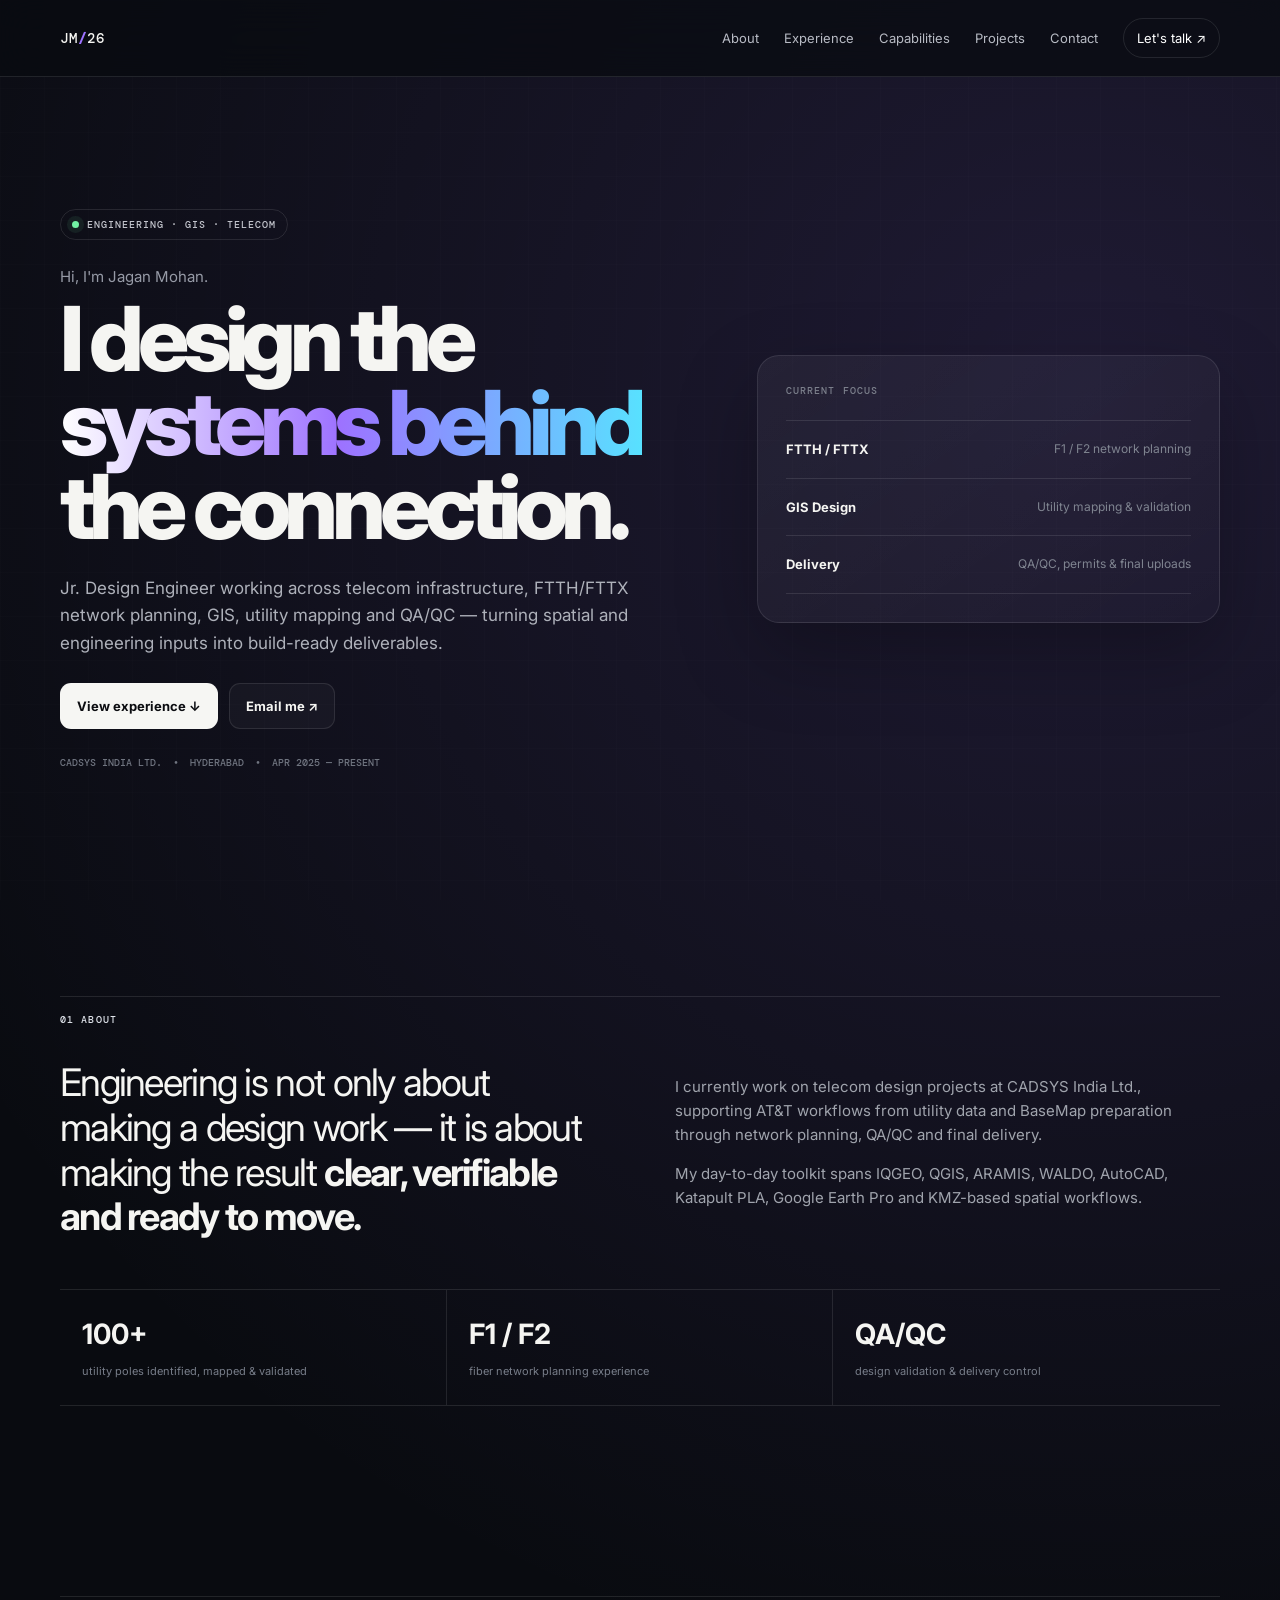
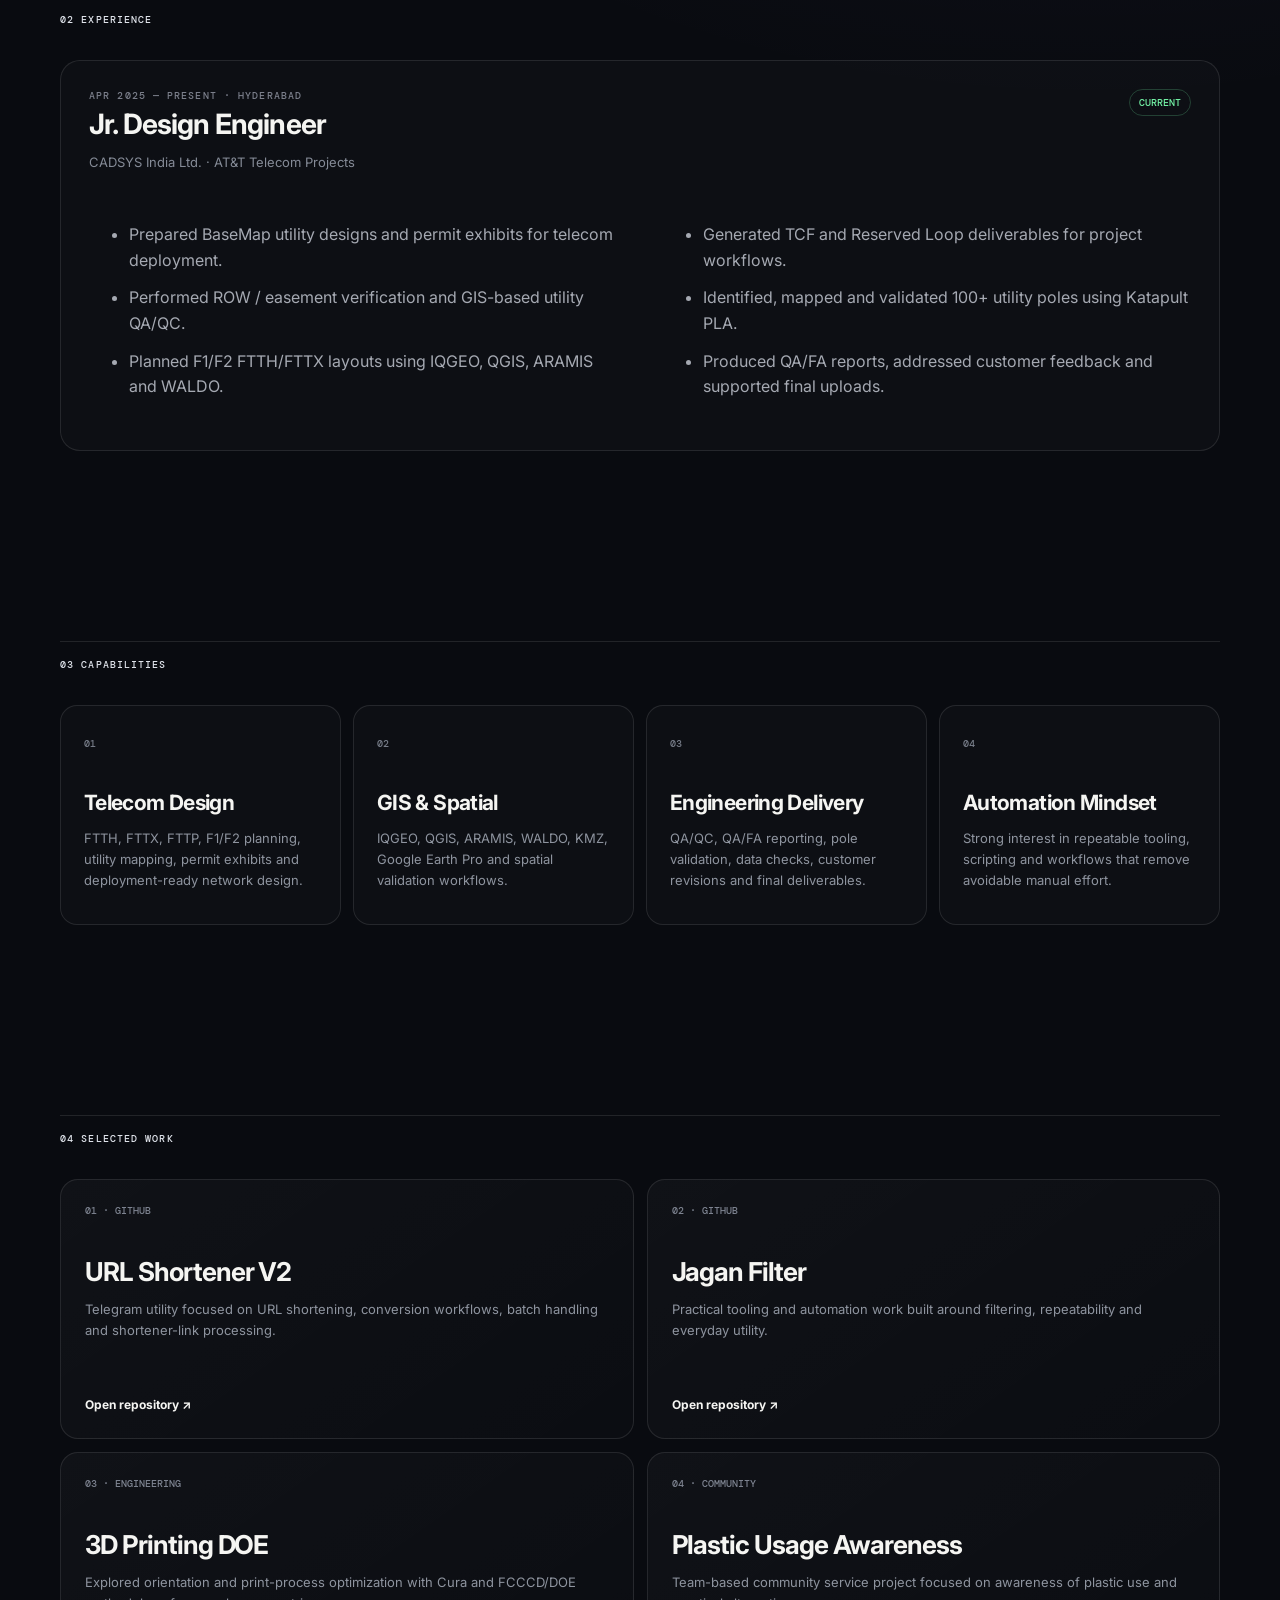
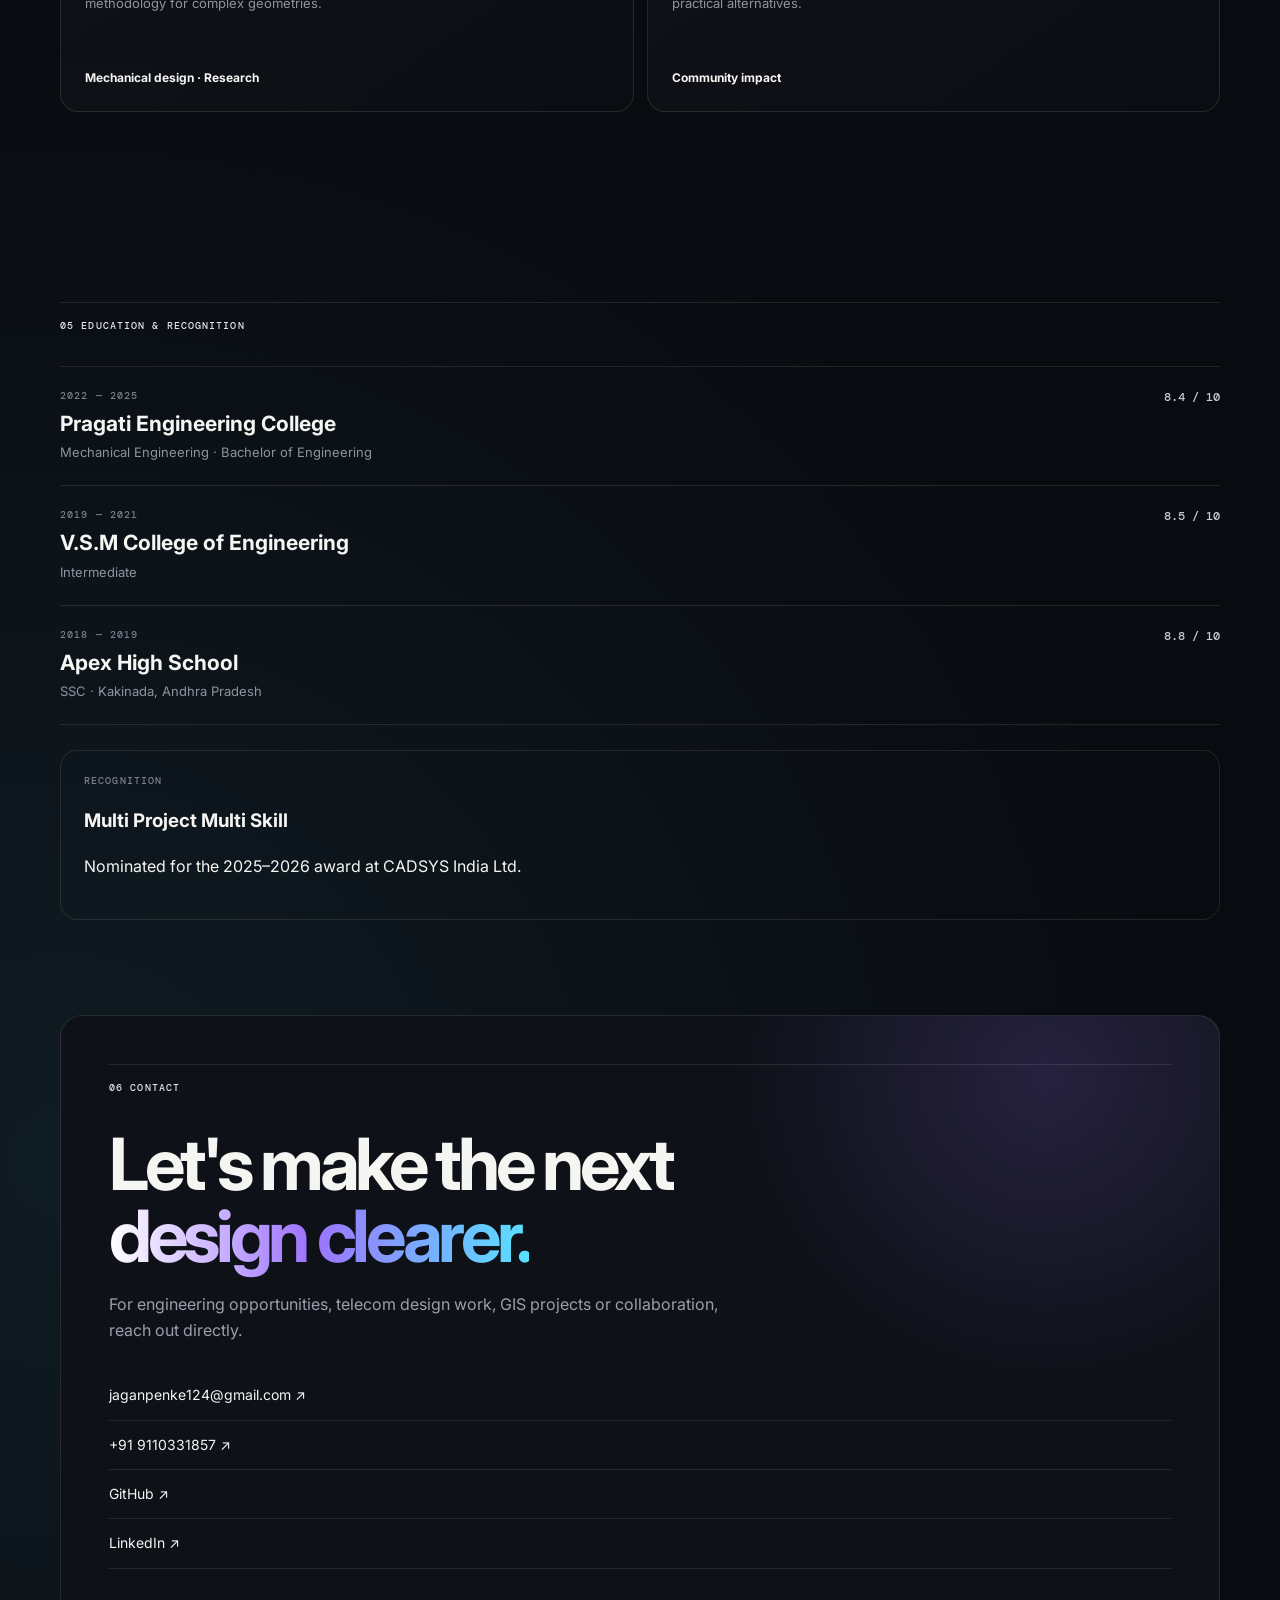
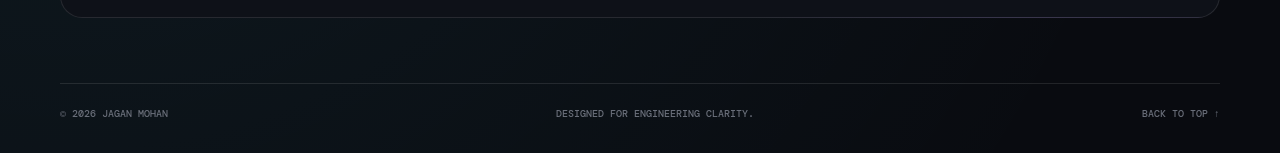
==== commit 29117c26: "Fix portfolio styling with self-contained design" ====
--- a/index.html
+++ b/index.html
@@ -1,95 +1,29 @@
 <!doctype html>
 <html lang="en">
 <head>
-  <meta charset="utf-8">
-  <meta name="viewport" content="width=device-width,initial-scale=1">
-  <meta name="theme-color" content="#0a0a0f">
-  <meta name="description" content="Jagan Mohan — Jr. Design Engineer working on telecom, FTTH/FTTX network design, GIS, utility mapping and QA/QC.">
-  <meta property="og:title" content="Jagan Mohan — Jr. Design Engineer">
-  <meta property="og:description" content="Telecom design, GIS, FTTH/FTTX network planning and QA/QC.">
-  <meta property="og:type" content="website">
-  <meta property="og:url" content="https://mr-jaganmohan.github.io/portofolio/">
-  <meta name="twitter:card" content="summary_large_image">
-  <link rel="icon" href="assets/img/favicon.svg" type="image/svg+xml">
-  <link rel="stylesheet" href="assets/css/style.css">
-  <title>Jagan Mohan — Jr. Design Engineer</title>
+<meta charset="utf-8">
+<meta name="viewport" content="width=device-width,initial-scale=1">
+<meta name="theme-color" content="#090b10">
+<meta name="description" content="Jagan Mohan — Jr. Design Engineer specializing in telecom design, GIS, FTTH/FTTX network planning and QA/QC.">
+<meta property="og:title" content="Jagan Mohan — Jr. Design Engineer">
+<meta property="og:description" content="Telecom design, GIS, FTTH/FTTX network planning and QA/QC.">
+<meta property="og:type" content="website">
+<meta property="og:url" content="https://mr-jaganmohan.github.io/portofolio/">
+<title>Jagan Mohan — Design Engineer</title>
+<style>
+@import url('https://fonts.googleapis.com/css2?family=DM+Mono:wght@400;500&family=Inter:wght@400;500;600;700;800&display=swap');
+:root{--bg:#090b10;--panel:#10131a;--panel2:#141822;--text:#f5f5f2;--muted:#a4a7b2;--line:rgba(255,255,255,.1);--accent:#9d72ff;--cyan:#58e1ff;--green:#72f0a4;--max:1160px}*{box-sizing:border-box}html{scroll-behavior:smooth}body{margin:0;background:radial-gradient(circle at 85% 8%,rgba(157,114,255,.15),transparent 28%),radial-gradient(circle at 5% 88%,rgba(88,225,255,.08),transparent 25%),var(--bg);color:var(--text);font-family:Inter,system-ui,sans-serif;line-height:1.6}body:before{content:"";position:fixed;inset:0;pointer-events:none;opacity:.025;background-image:linear-gradient(rgba(255,255,255,.5) 1px,transparent 1px),linear-gradient(90deg,rgba(255,255,255,.5) 1px,transparent 1px);background-size:44px 44px}a{color:inherit;text-decoration:none}.wrap{width:min(var(--max),calc(100% - 44px));margin:auto}.topbar{position:sticky;top:0;z-index:20;border-bottom:1px solid var(--line);background:rgba(9,11,16,.75);backdrop-filter:blur(18px)}.nav{height:76px;display:flex;align-items:center;justify-content:space-between}.brand{font:500 14px 'DM Mono',monospace;letter-spacing:.08em}.brand b{color:var(--accent)}nav{display:flex;gap:25px;align-items:center;color:#b8bbc4;font-size:13px}nav a:hover{color:#fff}.nav-cta{padding:9px 13px;border:1px solid var(--line);border-radius:999px;color:#fff}.hero{min-height:calc(100vh - 76px);display:grid;grid-template-columns:1.15fr .85fr;gap:70px;align-items:center;padding:90px 0}.status{display:inline-flex;align-items:center;gap:8px;padding:8px 11px;border:1px solid var(--line);border-radius:999px;color:#c2c4cc;font:500 10px 'DM Mono',monospace;letter-spacing:.1em}.dot{width:7px;height:7px;border-radius:50%;background:var(--green);box-shadow:0 0 0 5px rgba(114,240,164,.08)}.intro{margin:25px 0 8px;color:#969aa6;font-size:15px}.hero h1{font-size:clamp(52px,7vw,96px);line-height:.94;letter-spacing:-.07em;margin:0;font-weight:800}.hero h1 em,.contact h2 em{font-style:normal;color:transparent;background:linear-gradient(90deg,#fff 0%,var(--accent) 48%,var(--cyan) 100%);background-clip:text;-webkit-background-clip:text}.hero-copy{max-width:720px;color:#aeb1ba;font-size:17px;margin:26px 0}.actions{display:flex;gap:11px;flex-wrap:wrap}.btn{display:inline-flex;align-items:center;gap:8px;padding:12px 16px;border-radius:11px;border:1px solid var(--line);font-weight:700;font-size:13px}.btn.primary{background:#f6f6f3;color:#0b0c10}.btn.secondary{background:rgba(255,255,255,.03)}.meta{display:flex;gap:11px;flex-wrap:wrap;margin-top:27px;color:#707580;font:500 10px 'DM Mono',monospace;text-transform:uppercase}.hero-card{border:1px solid var(--line);border-radius:22px;padding:28px;background:linear-gradient(145deg,rgba(255,255,255,.05),rgba(255,255,255,.015));box-shadow:0 30px 80px rgba(0,0,0,.28)}.hero-card .label,.section-label,.eyebrow{font:500 10px 'DM Mono',monospace;letter-spacing:.11em;text-transform:uppercase;color:#7b7f8b}.focus{margin-top:23px}.focus div{display:flex;justify-content:space-between;gap:20px;padding:18px 0;border-top:1px solid var(--line)}.focus div:last-child{border-bottom:1px solid var(--line)}.focus strong{font-size:13px}.focus span{color:#7f8490;font-size:12px;text-align:right}.section{padding:95px 0}.section-label{border-top:1px solid var(--line);padding-top:16px;margin-bottom:34px;color:#dfe3ea}.about{display:grid;grid-template-columns:1fr 1fr;gap:70px}.big{font-size:38px;line-height:1.18;letter-spacing:-.045em}.copy{color:#a0a4ad;font-size:15px}.numbers{display:grid;grid-template-columns:repeat(3,1fr);border-top:1px solid var(--line);border-bottom:1px solid var(--line);margin-top:50px}.numbers div{padding:22px;border-right:1px solid var(--line)}.numbers div:last-child{border-right:0}.numbers b{display:block;font-size:28px}.numbers span{font-size:11px;color:#777d89}.experience{padding:28px;border:1px solid var(--line);border-radius:20px;background:rgba(255,255,255,.02)}.exphead{display:flex;justify-content:space-between;gap:30px}.exphead h2{margin:0;font-size:28px;letter-spacing:-.03em}.exphead p{margin:5px 0 0;color:#858b97;font-size:13px}.current{border:1px solid rgba(114,240,164,.22);color:var(--green);border-radius:99px;padding:6px 9px;height:max-content;font:500 10px 'DM Mono',monospace}.cols{display:grid;grid-template-columns:1fr 1fr;gap:45px;margin-top:28px}.cols li{padding:6px 0;color:#a5a9b2}.capgrid{display:grid;grid-template-columns:repeat(4,1fr);gap:12px}.cap{min-height:220px;padding:23px;border:1px solid var(--line);border-radius:17px;background:rgba(255,255,255,.018);transition:.2s}.cap:hover{transform:translateY(-3px);border-color:rgba(157,114,255,.4)}.cap b{font:500 10px 'DM Mono',monospace;color:#777d89}.cap h3{margin:32px 0 8px;font-size:21px;letter-spacing:-.03em}.cap p,.project p,.edu p{margin:0;color:#8e949f;font-size:13px}.projects{display:grid;grid-template-columns:repeat(2,1fr);gap:13px}.project{min-height:260px;padding:24px;border:1px solid var(--line);border-radius:18px;background:linear-gradient(145deg,rgba(255,255,255,.03),rgba(255,255,255,.012));display:flex;flex-direction:column;transition:.22s}.project:hover{transform:translateY(-4px);border-color:rgba(88,225,255,.32)}.project .tag{font:500 10px 'DM Mono',monospace;color:#7d8390}.project h3{margin:34px 0 7px;font-size:26px;letter-spacing:-.04em}.project strong{margin-top:auto;padding-top:22px;font-size:12px}.edu{border-top:1px solid var(--line)}.edurow{display:flex;justify-content:space-between;gap:30px;padding:22px 0;border-bottom:1px solid var(--line)}.edurow h3{margin:5px 0 2px;font-size:21px}.score{font:500 12px 'DM Mono',monospace;color:#c7cbd3}.recognition{margin-top:25px;padding:23px;border:1px solid var(--line);border-radius:17px}.contact{padding-bottom:65px}.contact-inner{padding:48px;border:1px solid var(--line);border-radius:22px;background:radial-gradient(circle at 85% 10%,rgba(157,114,255,.17),transparent 28%),#0e1118}.contact h2{font-size:clamp(44px,6vw,72px);line-height:1;letter-spacing:-.06em;margin:8px 0 20px}.contact p{max-width:620px;color:#9aa0ab}.links{display:flex;flex-direction:column;margin-top:28px}.links a{padding:13px 0;border-bottom:1px solid var(--line);font-size:14px}.links a:hover{color:var(--cyan)}footer{padding:23px 0 33px;border-top:1px solid var(--line);display:flex;justify-content:space-between;color:#696e79;font:500 10px 'DM Mono',monospace;text-transform:uppercase}@media(max-width:900px){.hero{grid-template-columns:1fr}.hero-card{max-width:650px}.about{grid-template-columns:1fr}.capgrid{grid-template-columns:repeat(2,1fr)}.numbers{grid-template-columns:1fr}.numbers div{border-right:0;border-bottom:1px solid var(--line)}.numbers div:last-child{border-bottom:0}.cols{grid-template-columns:1fr}}@media(max-width:680px){.wrap{width:min(var(--max),calc(100% - 28px))}.nav{height:66px}nav{display:none}.hero{padding:75px 0}.hero h1{font-size:clamp(50px,17vw,78px)}.section{padding:70px 0}.capgrid,.projects{grid-template-columns:1fr}.exphead{flex-direction:column}.contact-inner{padding:30px}footer{flex-direction:column;gap:8px}}
+</style>
 </head>
 <body>
-  <div class="noise"></div>
-  <div class="orb orb-a"></div><div class="orb orb-b"></div>
-
-  <header class="nav-wrap">
-    <nav class="nav container">
-      <a class="brand" href="#home" aria-label="Jagan Mohan home"><span>JM</span></a>
-      <button class="menu" aria-label="Toggle navigation" aria-expanded="false"><span></span><span></span><span></span></button>
-      <div class="nav-links">
-        <a href="#about">About</a><a href="#experience">Experience</a><a href="#skills">Skills</a><a href="#projects">Projects</a><a href="#education">Education</a><a href="#contact" class="nav-cta">Let's talk ↗</a>
-      </div>
-    </nav>
-  </header>
-
-  <main id="home">
-    <section class="hero container reveal">
-      <div class="eyebrow"><span class="pulse"></span> OPEN TO ENGINEERING &amp; DESIGN OPPORTUNITIES</div>
-      <p class="kicker">Hello, I'm Jagan Mohan</p>
-      <h1>Designing the<br><em>connected world.</em></h1>
-      <p class="hero-copy">Jr. Design Engineer at CADSYS India Ltd. I work across telecom design, GIS, FTTH/FTTX network planning, utility mapping and quality control for large-scale infrastructure projects.</p>
-      <div class="hero-actions"><a class="btn btn-primary" href="#experience">Explore my work <span>↓</span></a><a class="btn btn-ghost" href="mailto:jaganpenke124@gmail.com">Email me <span>↗</span></a></div>
-      <div class="hero-meta"><span>Hyderabad, India</span><span>•</span><span>April 2025 — Present</span><span>•</span><span>CADSYS × AT&amp;T projects</span></div>
-    </section>
-
-    <section id="about" class="section container reveal">
-      <div class="section-head"><span>01</span><h2>About</h2></div>
-      <div class="about-grid">
-        <div><p class="lead">I turn engineering requirements and spatial data into clear, build-ready network designs.</p></div>
-        <div class="body-copy"><p>My current work focuses on BaseMap utility designs, permit exhibits, ROW/easement verification, GIS QA/QC and F1/F2 fiber network planning. I use tools such as IQGEO, QGIS, ARAMIS, WALDO, AutoCAD and Katapult PLA to move projects from design inputs to final delivery.</p><p>I enjoy structured problem-solving, visualizing complex infrastructure and building repeatable workflows that reduce errors before a project reaches the field.</p></div>
-      </div>
-      <div class="stats"><div><strong>100+</strong><span>utility poles identified, mapped &amp; validated</span></div><div><strong>FTTH</strong><span>F1 / F2 network planning &amp; design</span></div><div><strong>QA/QC</strong><span>design validation, reports &amp; final uploads</span></div></div>
-    </section>
-
-    <section id="experience" class="section container reveal">
-      <div class="section-head"><span>02</span><h2>Experience</h2></div>
-      <article class="timeline-card">
-        <div class="timeline-top"><div><p class="overline">APR 2025 — PRESENT · HYDERABAD</p><h3>Jr. Design Engineer</h3><p class="company">CADSYS India Ltd. · AT&amp;T Telecom Projects</p></div><span class="badge">CURRENT</span></div>
-        <div class="timeline-grid"><ul><li>Prepared BaseMap utility designs and permit exhibits for telecom deployment.</li><li>Verified ROW, easements and field utility information through GIS workflows.</li><li>Planned FTTH/FTTX F1/F2 network layouts using IQGEO, QGIS, ARAMIS and WALDO.</li></ul><ul><li>Generated TCF and Reserved Loop deliverables and supported final encoding-system uploads.</li><li>Identified, mapped and validated 100+ utility poles using Katapult PLA workflows.</li><li>Produced QA/FA reports, incorporated customer feedback and supported project delivery.</li></ul></div>
-      </article>
-    </section>
-
-    <section id="skills" class="section container reveal">
-      <div class="section-head"><span>03</span><h2>Toolkit</h2></div>
-      <div class="skills-grid">
-        <div class="skill-panel"><p class="overline">DESIGN &amp; GIS</p><div class="chips"><span>IQGEO</span><span>QGIS</span><span>ARAMIS</span><span>WALDO</span><span>AutoCAD</span><span>Google Earth Pro</span><span>KMZ</span><span>BaseMap</span></div></div>
-        <div class="skill-panel"><p class="overline">TELECOM</p><div class="chips"><span>FTTH</span><span>FTTX</span><span>FTTP</span><span>Fiber Network Design</span><span>F1 / F2 Planning</span><span>Utility Mapping</span><span>Pole Load Analysis</span></div></div>
-        <div class="skill-panel"><p class="overline">QUALITY &amp; DELIVERY</p><div class="chips"><span>QA/QC</span><span>QA/FA Reports</span><span>Permit Exhibits</span><span>ROW Verification</span><span>Data Validation</span><span>Customer Feedback</span></div></div>
-      </div>
-    </section>
-
-    <section id="projects" class="section container reveal">
-      <div class="section-head"><span>04</span><h2>Projects &amp; Build Work</h2></div>
-      <div class="project-grid">
-        <a class="project-card featured" href="https://github.com/MR-JAGANMOHAN/URL-Shortener-V2" target="_blank" rel="noreferrer"><div class="project-number">01</div><p class="overline">TELEGRAM · AUTOMATION · BOT</p><h3>URL Shortener V2</h3><p>Telegram-based shortening and conversion utility with multiple workflows, batch support and shortener-link handling.</p><span class="project-link">View repository ↗</span></a>
-        <a class="project-card" href="https://github.com/MR-JAGANMOHAN/Jagan-Filter" target="_blank" rel="noreferrer"><div class="project-number">02</div><p class="overline">AUTOMATION · TOOLING</p><h3>Jagan Filter</h3><p>A utility project centered on filtering and practical automation workflows, built for repeatable everyday use.</p><span class="project-link">View repository ↗</span></a>
-        <div class="project-card"><div class="project-number">03</div><p class="overline">ENGINEERING PROJECT</p><h3>3D Printing DOE</h3><p>Explored print-orientation and process-parameter optimization using Cura and FCCCD/DOE methodology to identify efficient settings for complex geometries.</p><span class="project-link">Mechanical design · Research</span></div>
-        <div class="project-card"><div class="project-number">04</div><p class="overline">COMMUNITY SERVICE</p><h3>Plastic Usage Awareness</h3><p>Worked with a 10-member team on community awareness around plastic consumption and practical alternatives during undergraduate service work.</p><span class="project-link">Community impact</span></div>
-      </div>
-    </section>
-
-    <section id="education" class="section container reveal">
-      <div class="section-head"><span>05</span><h2>Education &amp; Recognition</h2></div>
-      <div class="education-list">
-        <div class="edu"><div><p class="overline">2022 — 2025</p><h3>Pragati Engineering College</h3><p>Bachelor of Engineering · Mechanical Engineering</p></div><strong>8.4 / 10</strong></div>
-        <div class="edu"><div><p class="overline">2019 — 2021</p><h3>V.S.M College of Engineering</h3><p>Intermediate</p></div><strong>8.5 / 10</strong></div>
-        <div class="edu"><div><p class="overline">2018 — 2019</p><h3>Apex High School</h3><p>SSC · Kakinada, Andhra Pradesh</p></div><strong>8.8 / 10</strong></div>
-      </div>
-      <div class="award"><span>Recognition</span><div><h3>Multi Project Multi Skill</h3><p>Nominated for the 2025–2026 award at CADSYS India Ltd.</p></div><span class="arrow">↗</span></div>
-    </section>
-
-    <section id="contact" class="section container contact reveal">
-      <div class="contact-panel"><p class="overline">06 · CONTACT</p><h2>Let's build something<br><em>useful together.</em></h2><p>I’m always interested in engineering work, telecom design, GIS-driven projects and opportunities where structured thinking can make delivery better.</p><div class="contact-actions"><a class="btn btn-primary" href="mailto:jaganpenke124@gmail.com">jaganpenke124@gmail.com ↗</a><a class="btn btn-ghost" href="tel:+919110331857">+91 9110331857</a></div><div class="socials"><a href="https://github.com/MR-JAGANMOHAN" target="_blank" rel="noreferrer">GitHub ↗</a><a href="https://www.linkedin.com/in/jagan-mohan-penke/" target="_blank" rel="noreferrer">LinkedIn ↗</a></div></div>
-    </section>
-  </main>
-
-  <footer class="footer container"><span>© 2026 Jagan Mohan</span><span>Designed for clarity. Built for the web.</span><a href="#home">Back to top ↑</a></footer>
-  <script src="assets/js/main.js"></script>
-</body>
-</html>
+<header class="topbar"><div class="wrap nav"><a class="brand" href="#top">JM<b>/</b>26</a><nav><a href="#about">About</a><a href="#experience">Experience</a><a href="#capabilities">Capabilities</a><a href="#projects">Projects</a><a href="#contact">Contact</a><a class="nav-cta" href="mailto:jaganpenke124@gmail.com">Let's talk ↗</a></nav></div></header>
+<main id="top">
+<section class="hero wrap"><div><div class="status"><span class="dot"></span> ENGINEERING · GIS · TELECOM</div><p class="intro">Hi, I'm Jagan Mohan.</p><h1>I design the<br><em>systems behind</em><br>the connection.</h1><p class="hero-copy">Jr. Design Engineer working across telecom infrastructure, FTTH/FTTX network planning, GIS, utility mapping and QA/QC — turning spatial and engineering inputs into build-ready deliverables.</p><div class="actions"><a class="btn primary" href="#experience">View experience ↓</a><a class="btn secondary" href="mailto:jaganpenke124@gmail.com">Email me ↗</a></div><div class="meta"><span>CADSYS India Ltd.</span><span>•</span><span>Hyderabad</span><span>•</span><span>Apr 2025 — Present</span></div></div><aside class="hero-card"><div class="label">Current focus</div><div class="focus"><div><strong>FTTH / FTTX</strong><span>F1 / F2 network planning</span></div><div><strong>GIS Design</strong><span>Utility mapping & validation</span></div><div><strong>Delivery</strong><span>QA/QC, permits & final uploads</span></div></div></aside></section>
+<section id="about" class="section wrap"><div class="section-label">01 <span>ABOUT</span></div><div class="about"><div class="big">Engineering is not only about making a design work — it is about making the result <b>clear, verifiable and ready to move.</b></div><div class="copy"><p>I currently work on telecom design projects at CADSYS India Ltd., supporting AT&amp;T workflows from utility data and BaseMap preparation through network planning, QA/QC and final delivery.</p><p>My day-to-day toolkit spans IQGEO, QGIS, ARAMIS, WALDO, AutoCAD, Katapult PLA, Google Earth Pro and KMZ-based spatial workflows.</p></div></div><div class="numbers"><div><b>100+</b><span>utility poles identified, mapped &amp; validated</span></div><div><b>F1 / F2</b><span>fiber network planning experience</span></div><div><b>QA/QC</b><span>design validation &amp; delivery control</span></div></div></section>
+<section id="experience" class="section wrap"><div class="section-label">02 <span>EXPERIENCE</span></div><div class="experience"><div class="exphead"><div><div class="eyebrow">APR 2025 — PRESENT · HYDERABAD</div><h2>Jr. Design Engineer</h2><p>CADSYS India Ltd. · AT&amp;T Telecom Projects</p></div><span class="current">CURRENT</span></div><div class="cols"><ul><li>Prepared BaseMap utility designs and permit exhibits for telecom deployment.</li><li>Performed ROW / easement verification and GIS-based utility QA/QC.</li><li>Planned F1/F2 FTTH/FTTX layouts using IQGEO, QGIS, ARAMIS and WALDO.</li></ul><ul><li>Generated TCF and Reserved Loop deliverables for project workflows.</li><li>Identified, mapped and validated 100+ utility poles using Katapult PLA.</li><li>Produced QA/FA reports, addressed customer feedback and supported final uploads.</li></ul></div></div></section>
+<section id="capabilities" class="section wrap"><div class="section-label">03 <span>CAPABILITIES</span></div><div class="capgrid"><article class="cap"><b>01</b><h3>Telecom Design</h3><p>FTTH, FTTX, FTTP, F1/F2 planning, utility mapping, permit exhibits and deployment-ready network design.</p></article><article class="cap"><b>02</b><h3>GIS &amp; Spatial</h3><p>IQGEO, QGIS, ARAMIS, WALDO, KMZ, Google Earth Pro and spatial validation workflows.</p></article><article class="cap"><b>03</b><h3>Engineering Delivery</h3><p>QA/QC, QA/FA reporting, pole validation, data checks, customer revisions and final deliverables.</p></article><article class="cap"><b>04</b><h3>Automation Mindset</h3><p>Strong interest in repeatable tooling, scripting and workflows that remove avoidable manual effort.</p></article></div></section>
+<section id="projects" class="section wrap"><div class="section-label">04 <span>SELECTED WORK</span></div><div class="projects"><a class="project" href="https://github.com/MR-JAGANMOHAN/URL-Shortener-V2" target="_blank" rel="noreferrer"><div class="tag">01 · GITHUB</div><h3>URL Shortener V2</h3><p>Telegram utility focused on URL shortening, conversion workflows, batch handling and shortener-link processing.</p><strong>Open repository ↗</strong></a><a class="project" href="https://github.com/MR-JAGANMOHAN/Jagan-Filter" target="_blank" rel="noreferrer"><div class="tag">02 · GITHUB</div><h3>Jagan Filter</h3><p>Practical tooling and automation work built around filtering, repeatability and everyday utility.</p><strong>Open repository ↗</strong></a><article class="project"><div class="tag">03 · ENGINEERING</div><h3>3D Printing DOE</h3><p>Explored orientation and print-process optimization with Cura and FCCCD/DOE methodology for complex geometries.</p><strong>Mechanical design · Research</strong></article><article class="project"><div class="tag">04 · COMMUNITY</div><h3>Plastic Usage Awareness</h3><p>Team-based community service project focused on awareness of plastic use and practical alternatives.</p><strong>Community impact</strong></article></div></section>
+<section class="section wrap"><div class="section-label">05 <span>EDUCATION &amp; RECOGNITION</span></div><div class="edu"><div class="edurow"><div><div class="eyebrow">2022 — 2025</div><h3>Pragati Engineering College</h3><p>Mechanical Engineering · Bachelor of Engineering</p></div><div class="score">8.4 / 10</div></div><div class="edurow"><div><div class="eyebrow">2019 — 2021</div><h3>V.S.M College of Engineering</h3><p>Intermediate</p></div><div class="score">8.5 / 10</div></div><div class="edurow"><div><div class="eyebrow">2018 — 2019</div><h3>Apex High School</h3><p>SSC · Kakinada, Andhra Pradesh</p></div><div class="score">8.8 / 10</div></div></div><div class="recognition"><div class="eyebrow">RECOGNITION</div><h3>Multi Project Multi Skill</h3><p>Nominated for the 2025–2026 award at CADSYS India Ltd.</p></div></section>
+<section id="contact" class="contact wrap"><div class="contact-inner"><div class="section-label">06 <span>CONTACT</span></div><h2>Let's make the next<br><em>design clearer.</em></h2><p>For engineering opportunities, telecom design work, GIS projects or collaboration, reach out directly.</p><div class="links"><a href="mailto:jaganpenke124@gmail.com">jaganpenke124@gmail.com ↗</a><a href="tel:+919110331857">+91 9110331857 ↗</a><a href="https://github.com/MR-JAGANMOHAN" target="_blank" rel="noreferrer">GitHub ↗</a><a href="https://www.linkedin.com/in/jagan-mohan-penke/" target="_blank" rel="noreferrer">LinkedIn ↗</a></div></div></section>
+</main><footer class="wrap"><span>© 2026 Jagan Mohan</span><span>Designed for engineering clarity.</span><a href="#top">Back to top ↑</a></footer>
+</body></html>
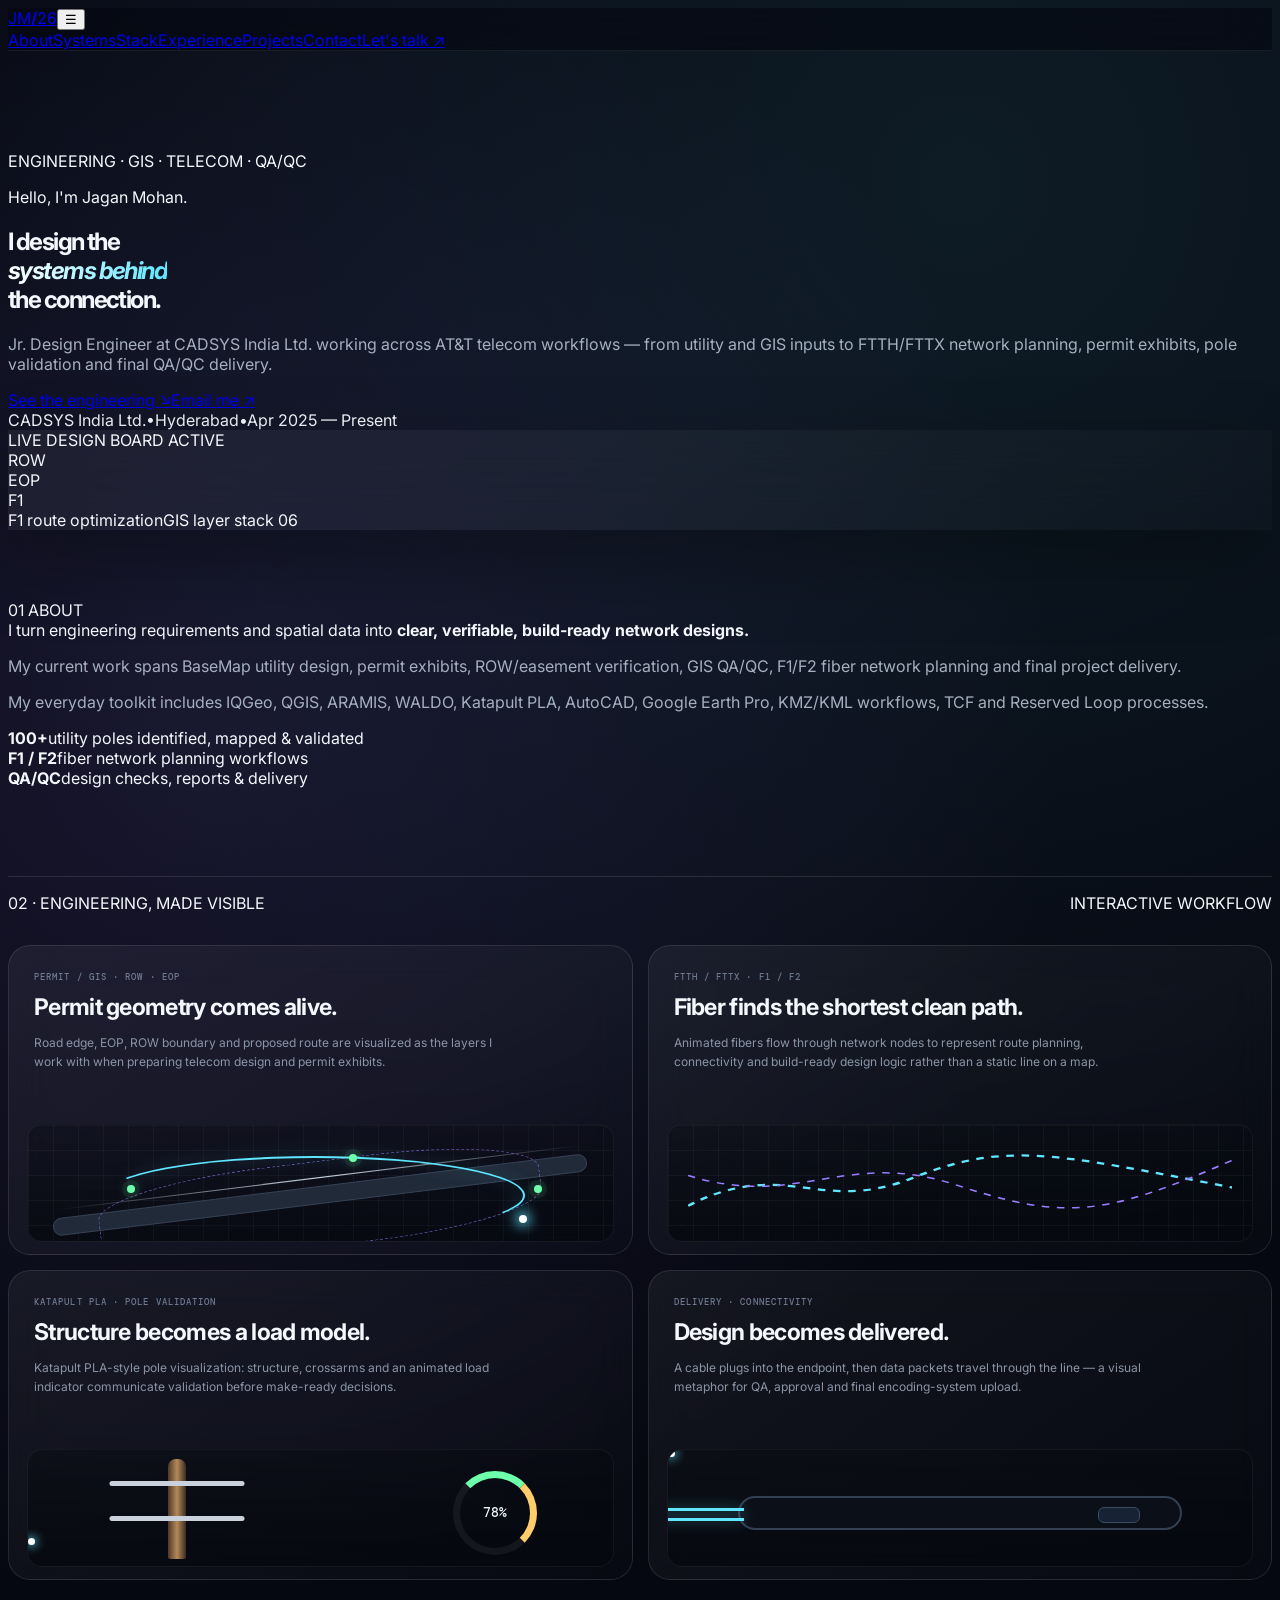
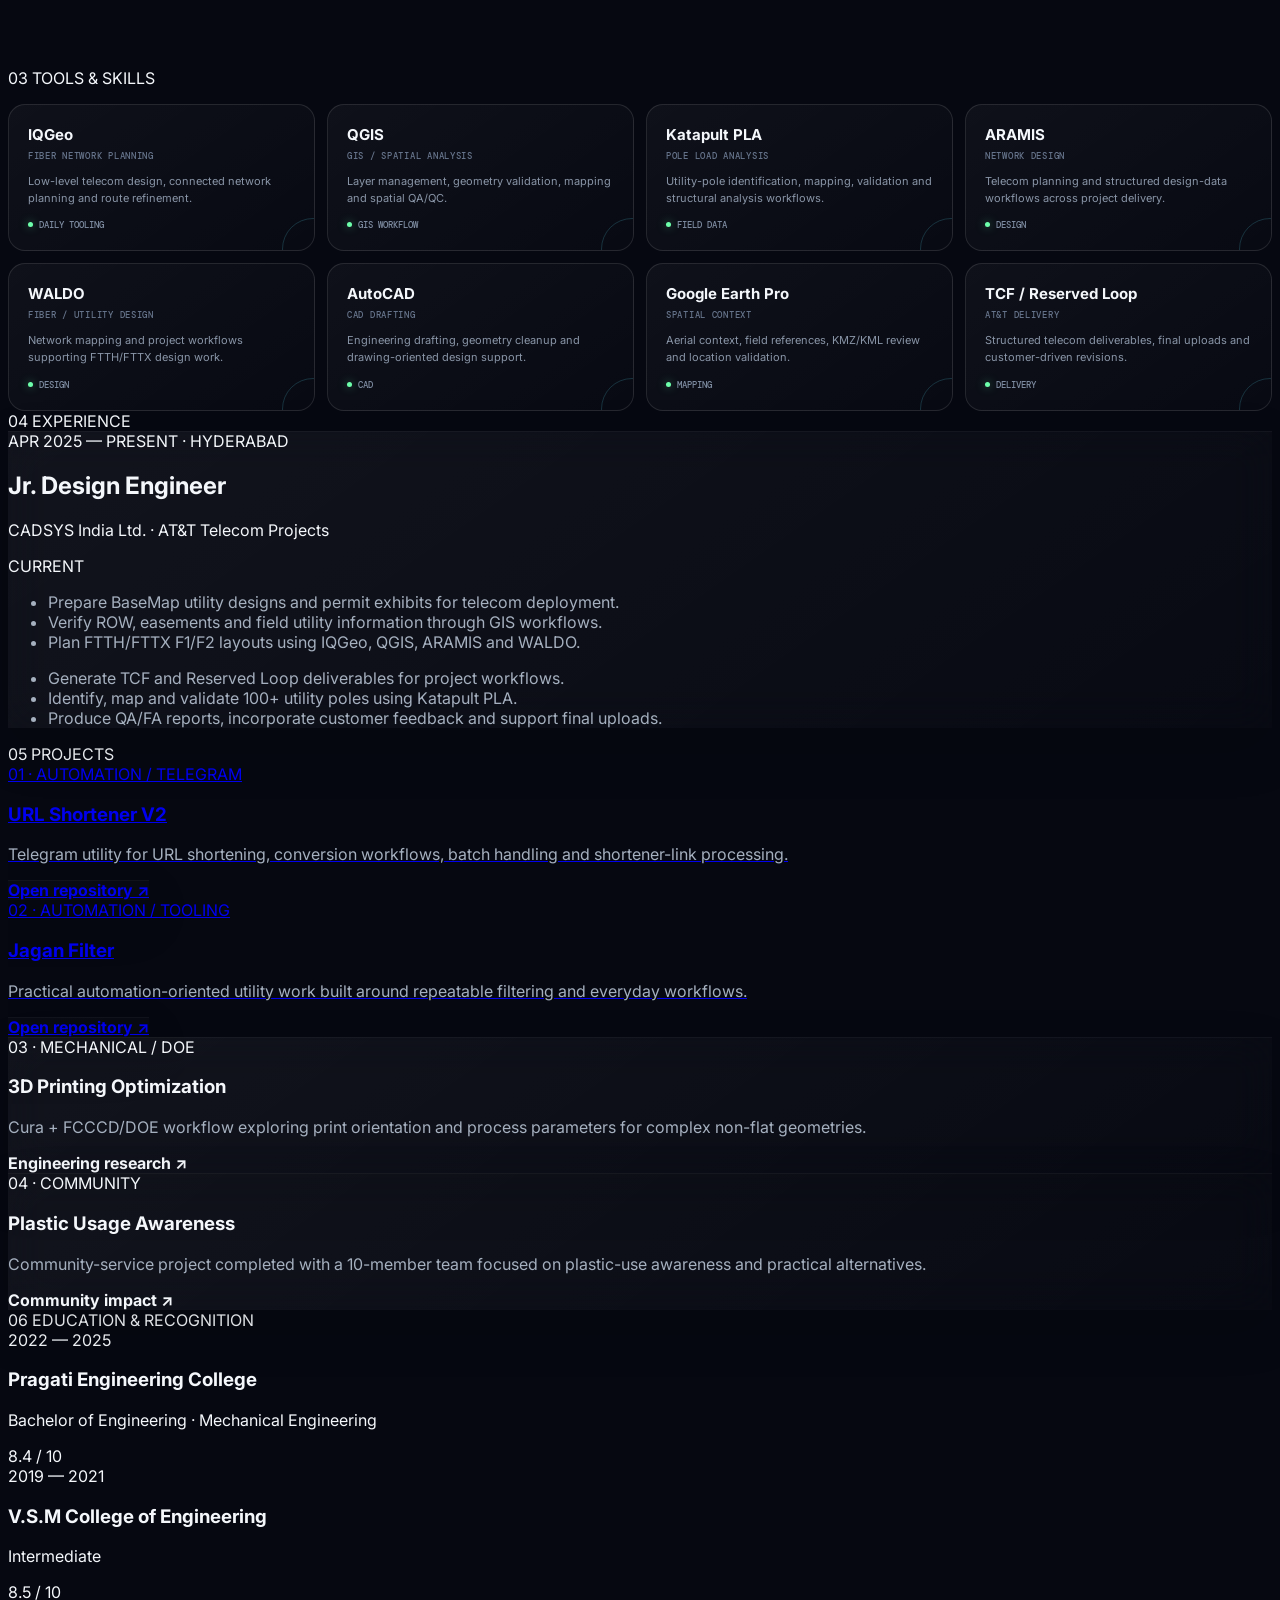
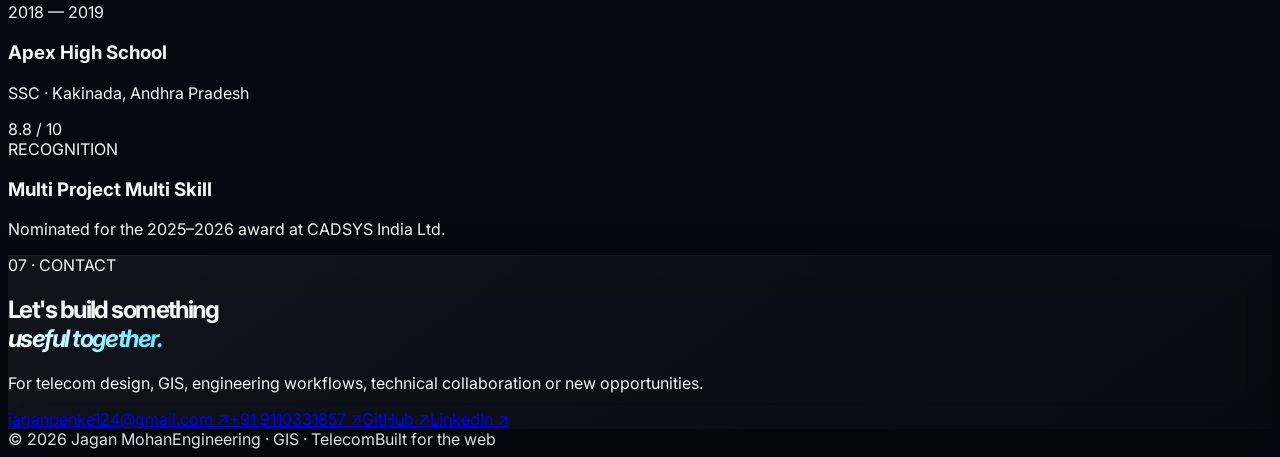
==== commit 172be1aa: "Replace live portfolio with modern animated engineering UI" ====
--- a/index.html
+++ b/index.html
@@ -2,28 +2,44 @@
 <html lang="en">
 <head>
 <meta charset="utf-8">
-<meta name="viewport" content="width=device-width,initial-scale=1">
-<meta name="theme-color" content="#090b10">
-<meta name="description" content="Jagan Mohan — Jr. Design Engineer specializing in telecom design, GIS, FTTH/FTTX network planning and QA/QC.">
-<meta property="og:title" content="Jagan Mohan — Jr. Design Engineer">
-<meta property="og:description" content="Telecom design, GIS, FTTH/FTTX network planning and QA/QC.">
+<meta name="viewport" content="width=device-width, initial-scale=1">
+<meta name="theme-color" content="#060811">
+<meta name="description" content="Jagan Mohan — Jr. Design Engineer working across telecom infrastructure, GIS, FTTH/FTTX, utility mapping and QA/QC.">
+<meta property="og:title" content="Jagan Mohan — Telecom & GIS Design Engineer">
+<meta property="og:description" content="Interactive engineering portfolio: telecom design, GIS, FTTH/FTTX, utility mapping, pole validation and delivery QA/QC.">
 <meta property="og:type" content="website">
-<meta property="og:url" content="https://mr-jaganmohan.github.io/portofolio/">
-<title>Jagan Mohan — Design Engineer</title>
-<style>
-@import url('https://fonts.googleapis.com/css2?family=DM+Mono:wght@400;500&family=Inter:wght@400;500;600;700;800&display=swap');
-:root{--bg:#090b10;--panel:#10131a;--panel2:#141822;--text:#f5f5f2;--muted:#a4a7b2;--line:rgba(255,255,255,.1);--accent:#9d72ff;--cyan:#58e1ff;--green:#72f0a4;--max:1160px}*{box-sizing:border-box}html{scroll-behavior:smooth}body{margin:0;background:radial-gradient(circle at 85% 8%,rgba(157,114,255,.15),transparent 28%),radial-gradient(circle at 5% 88%,rgba(88,225,255,.08),transparent 25%),var(--bg);color:var(--text);font-family:Inter,system-ui,sans-serif;line-height:1.6}body:before{content:"";position:fixed;inset:0;pointer-events:none;opacity:.025;background-image:linear-gradient(rgba(255,255,255,.5) 1px,transparent 1px),linear-gradient(90deg,rgba(255,255,255,.5) 1px,transparent 1px);background-size:44px 44px}a{color:inherit;text-decoration:none}.wrap{width:min(var(--max),calc(100% - 44px));margin:auto}.topbar{position:sticky;top:0;z-index:20;border-bottom:1px solid var(--line);background:rgba(9,11,16,.75);backdrop-filter:blur(18px)}.nav{height:76px;display:flex;align-items:center;justify-content:space-between}.brand{font:500 14px 'DM Mono',monospace;letter-spacing:.08em}.brand b{color:var(--accent)}nav{display:flex;gap:25px;align-items:center;color:#b8bbc4;font-size:13px}nav a:hover{color:#fff}.nav-cta{padding:9px 13px;border:1px solid var(--line);border-radius:999px;color:#fff}.hero{min-height:calc(100vh - 76px);display:grid;grid-template-columns:1.15fr .85fr;gap:70px;align-items:center;padding:90px 0}.status{display:inline-flex;align-items:center;gap:8px;padding:8px 11px;border:1px solid var(--line);border-radius:999px;color:#c2c4cc;font:500 10px 'DM Mono',monospace;letter-spacing:.1em}.dot{width:7px;height:7px;border-radius:50%;background:var(--green);box-shadow:0 0 0 5px rgba(114,240,164,.08)}.intro{margin:25px 0 8px;color:#969aa6;font-size:15px}.hero h1{font-size:clamp(52px,7vw,96px);line-height:.94;letter-spacing:-.07em;margin:0;font-weight:800}.hero h1 em,.contact h2 em{font-style:normal;color:transparent;background:linear-gradient(90deg,#fff 0%,var(--accent) 48%,var(--cyan) 100%);background-clip:text;-webkit-background-clip:text}.hero-copy{max-width:720px;color:#aeb1ba;font-size:17px;margin:26px 0}.actions{display:flex;gap:11px;flex-wrap:wrap}.btn{display:inline-flex;align-items:center;gap:8px;padding:12px 16px;border-radius:11px;border:1px solid var(--line);font-weight:700;font-size:13px}.btn.primary{background:#f6f6f3;color:#0b0c10}.btn.secondary{background:rgba(255,255,255,.03)}.meta{display:flex;gap:11px;flex-wrap:wrap;margin-top:27px;color:#707580;font:500 10px 'DM Mono',monospace;text-transform:uppercase}.hero-card{border:1px solid var(--line);border-radius:22px;padding:28px;background:linear-gradient(145deg,rgba(255,255,255,.05),rgba(255,255,255,.015));box-shadow:0 30px 80px rgba(0,0,0,.28)}.hero-card .label,.section-label,.eyebrow{font:500 10px 'DM Mono',monospace;letter-spacing:.11em;text-transform:uppercase;color:#7b7f8b}.focus{margin-top:23px}.focus div{display:flex;justify-content:space-between;gap:20px;padding:18px 0;border-top:1px solid var(--line)}.focus div:last-child{border-bottom:1px solid var(--line)}.focus strong{font-size:13px}.focus span{color:#7f8490;font-size:12px;text-align:right}.section{padding:95px 0}.section-label{border-top:1px solid var(--line);padding-top:16px;margin-bottom:34px;color:#dfe3ea}.about{display:grid;grid-template-columns:1fr 1fr;gap:70px}.big{font-size:38px;line-height:1.18;letter-spacing:-.045em}.copy{color:#a0a4ad;font-size:15px}.numbers{display:grid;grid-template-columns:repeat(3,1fr);border-top:1px solid var(--line);border-bottom:1px solid var(--line);margin-top:50px}.numbers div{padding:22px;border-right:1px solid var(--line)}.numbers div:last-child{border-right:0}.numbers b{display:block;font-size:28px}.numbers span{font-size:11px;color:#777d89}.experience{padding:28px;border:1px solid var(--line);border-radius:20px;background:rgba(255,255,255,.02)}.exphead{display:flex;justify-content:space-between;gap:30px}.exphead h2{margin:0;font-size:28px;letter-spacing:-.03em}.exphead p{margin:5px 0 0;color:#858b97;font-size:13px}.current{border:1px solid rgba(114,240,164,.22);color:var(--green);border-radius:99px;padding:6px 9px;height:max-content;font:500 10px 'DM Mono',monospace}.cols{display:grid;grid-template-columns:1fr 1fr;gap:45px;margin-top:28px}.cols li{padding:6px 0;color:#a5a9b2}.capgrid{display:grid;grid-template-columns:repeat(4,1fr);gap:12px}.cap{min-height:220px;padding:23px;border:1px solid var(--line);border-radius:17px;background:rgba(255,255,255,.018);transition:.2s}.cap:hover{transform:translateY(-3px);border-color:rgba(157,114,255,.4)}.cap b{font:500 10px 'DM Mono',monospace;color:#777d89}.cap h3{margin:32px 0 8px;font-size:21px;letter-spacing:-.03em}.cap p,.project p,.edu p{margin:0;color:#8e949f;font-size:13px}.projects{display:grid;grid-template-columns:repeat(2,1fr);gap:13px}.project{min-height:260px;padding:24px;border:1px solid var(--line);border-radius:18px;background:linear-gradient(145deg,rgba(255,255,255,.03),rgba(255,255,255,.012));display:flex;flex-direction:column;transition:.22s}.project:hover{transform:translateY(-4px);border-color:rgba(88,225,255,.32)}.project .tag{font:500 10px 'DM Mono',monospace;color:#7d8390}.project h3{margin:34px 0 7px;font-size:26px;letter-spacing:-.04em}.project strong{margin-top:auto;padding-top:22px;font-size:12px}.edu{border-top:1px solid var(--line)}.edurow{display:flex;justify-content:space-between;gap:30px;padding:22px 0;border-bottom:1px solid var(--line)}.edurow h3{margin:5px 0 2px;font-size:21px}.score{font:500 12px 'DM Mono',monospace;color:#c7cbd3}.recognition{margin-top:25px;padding:23px;border:1px solid var(--line);border-radius:17px}.contact{padding-bottom:65px}.contact-inner{padding:48px;border:1px solid var(--line);border-radius:22px;background:radial-gradient(circle at 85% 10%,rgba(157,114,255,.17),transparent 28%),#0e1118}.contact h2{font-size:clamp(44px,6vw,72px);line-height:1;letter-spacing:-.06em;margin:8px 0 20px}.contact p{max-width:620px;color:#9aa0ab}.links{display:flex;flex-direction:column;margin-top:28px}.links a{padding:13px 0;border-bottom:1px solid var(--line);font-size:14px}.links a:hover{color:var(--cyan)}footer{padding:23px 0 33px;border-top:1px solid var(--line);display:flex;justify-content:space-between;color:#696e79;font:500 10px 'DM Mono',monospace;text-transform:uppercase}@media(max-width:900px){.hero{grid-template-columns:1fr}.hero-card{max-width:650px}.about{grid-template-columns:1fr}.capgrid{grid-template-columns:repeat(2,1fr)}.numbers{grid-template-columns:1fr}.numbers div{border-right:0;border-bottom:1px solid var(--line)}.numbers div:last-child{border-bottom:0}.cols{grid-template-columns:1fr}}@media(max-width:680px){.wrap{width:min(var(--max),calc(100% - 28px))}.nav{height:66px}nav{display:none}.hero{padding:75px 0}.hero h1{font-size:clamp(50px,17vw,78px)}.section{padding:70px 0}.capgrid,.projects{grid-template-columns:1fr}.exphead{flex-direction:column}.contact-inner{padding:30px}footer{flex-direction:column;gap:8px}}
-</style>
+<title>Jagan Mohan — Engineering Portfolio</title>
+<link rel="icon" href="assets/img/favicon.svg" type="image/svg+xml">
+<link rel="stylesheet" href="assets/css/modern.css">
 </head>
 <body>
-<header class="topbar"><div class="wrap nav"><a class="brand" href="#top">JM<b>/</b>26</a><nav><a href="#about">About</a><a href="#experience">Experience</a><a href="#capabilities">Capabilities</a><a href="#projects">Projects</a><a href="#contact">Contact</a><a class="nav-cta" href="mailto:jaganpenke124@gmail.com">Let's talk ↗</a></nav></div></header>
+<div class="pointer-glow"></div>
+<header class="topbar"><div class="wrap nav"><a class="brand" href="#top">JM<b>/</b>26</a><button class="mobile-menu" aria-label="Open menu">☰</button><nav class="site-nav"><a href="#about">About</a><a href="#systems">Systems</a><a href="#stack">Stack</a><a href="#experience">Experience</a><a href="#projects">Projects</a><a href="#contact">Contact</a><a class="nav-cta" href="mailto:jaganpenke124@gmail.com">Let's talk ↗</a></nav></div></header>
 <main id="top">
-<section class="hero wrap"><div><div class="status"><span class="dot"></span> ENGINEERING · GIS · TELECOM</div><p class="intro">Hi, I'm Jagan Mohan.</p><h1>I design the<br><em>systems behind</em><br>the connection.</h1><p class="hero-copy">Jr. Design Engineer working across telecom infrastructure, FTTH/FTTX network planning, GIS, utility mapping and QA/QC — turning spatial and engineering inputs into build-ready deliverables.</p><div class="actions"><a class="btn primary" href="#experience">View experience ↓</a><a class="btn secondary" href="mailto:jaganpenke124@gmail.com">Email me ↗</a></div><div class="meta"><span>CADSYS India Ltd.</span><span>•</span><span>Hyderabad</span><span>•</span><span>Apr 2025 — Present</span></div></div><aside class="hero-card"><div class="label">Current focus</div><div class="focus"><div><strong>FTTH / FTTX</strong><span>F1 / F2 network planning</span></div><div><strong>GIS Design</strong><span>Utility mapping & validation</span></div><div><strong>Delivery</strong><span>QA/QC, permits & final uploads</span></div></div></aside></section>
-<section id="about" class="section wrap"><div class="section-label">01 <span>ABOUT</span></div><div class="about"><div class="big">Engineering is not only about making a design work — it is about making the result <b>clear, verifiable and ready to move.</b></div><div class="copy"><p>I currently work on telecom design projects at CADSYS India Ltd., supporting AT&amp;T workflows from utility data and BaseMap preparation through network planning, QA/QC and final delivery.</p><p>My day-to-day toolkit spans IQGEO, QGIS, ARAMIS, WALDO, AutoCAD, Katapult PLA, Google Earth Pro and KMZ-based spatial workflows.</p></div></div><div class="numbers"><div><b>100+</b><span>utility poles identified, mapped &amp; validated</span></div><div><b>F1 / F2</b><span>fiber network planning experience</span></div><div><b>QA/QC</b><span>design validation &amp; delivery control</span></div></div></section>
-<section id="experience" class="section wrap"><div class="section-label">02 <span>EXPERIENCE</span></div><div class="experience"><div class="exphead"><div><div class="eyebrow">APR 2025 — PRESENT · HYDERABAD</div><h2>Jr. Design Engineer</h2><p>CADSYS India Ltd. · AT&amp;T Telecom Projects</p></div><span class="current">CURRENT</span></div><div class="cols"><ul><li>Prepared BaseMap utility designs and permit exhibits for telecom deployment.</li><li>Performed ROW / easement verification and GIS-based utility QA/QC.</li><li>Planned F1/F2 FTTH/FTTX layouts using IQGEO, QGIS, ARAMIS and WALDO.</li></ul><ul><li>Generated TCF and Reserved Loop deliverables for project workflows.</li><li>Identified, mapped and validated 100+ utility poles using Katapult PLA.</li><li>Produced QA/FA reports, addressed customer feedback and supported final uploads.</li></ul></div></div></section>
-<section id="capabilities" class="section wrap"><div class="section-label">03 <span>CAPABILITIES</span></div><div class="capgrid"><article class="cap"><b>01</b><h3>Telecom Design</h3><p>FTTH, FTTX, FTTP, F1/F2 planning, utility mapping, permit exhibits and deployment-ready network design.</p></article><article class="cap"><b>02</b><h3>GIS &amp; Spatial</h3><p>IQGEO, QGIS, ARAMIS, WALDO, KMZ, Google Earth Pro and spatial validation workflows.</p></article><article class="cap"><b>03</b><h3>Engineering Delivery</h3><p>QA/QC, QA/FA reporting, pole validation, data checks, customer revisions and final deliverables.</p></article><article class="cap"><b>04</b><h3>Automation Mindset</h3><p>Strong interest in repeatable tooling, scripting and workflows that remove avoidable manual effort.</p></article></div></section>
-<section id="projects" class="section wrap"><div class="section-label">04 <span>SELECTED WORK</span></div><div class="projects"><a class="project" href="https://github.com/MR-JAGANMOHAN/URL-Shortener-V2" target="_blank" rel="noreferrer"><div class="tag">01 · GITHUB</div><h3>URL Shortener V2</h3><p>Telegram utility focused on URL shortening, conversion workflows, batch handling and shortener-link processing.</p><strong>Open repository ↗</strong></a><a class="project" href="https://github.com/MR-JAGANMOHAN/Jagan-Filter" target="_blank" rel="noreferrer"><div class="tag">02 · GITHUB</div><h3>Jagan Filter</h3><p>Practical tooling and automation work built around filtering, repeatability and everyday utility.</p><strong>Open repository ↗</strong></a><article class="project"><div class="tag">03 · ENGINEERING</div><h3>3D Printing DOE</h3><p>Explored orientation and print-process optimization with Cura and FCCCD/DOE methodology for complex geometries.</p><strong>Mechanical design · Research</strong></article><article class="project"><div class="tag">04 · COMMUNITY</div><h3>Plastic Usage Awareness</h3><p>Team-based community service project focused on awareness of plastic use and practical alternatives.</p><strong>Community impact</strong></article></div></section>
-<section class="section wrap"><div class="section-label">05 <span>EDUCATION &amp; RECOGNITION</span></div><div class="edu"><div class="edurow"><div><div class="eyebrow">2022 — 2025</div><h3>Pragati Engineering College</h3><p>Mechanical Engineering · Bachelor of Engineering</p></div><div class="score">8.4 / 10</div></div><div class="edurow"><div><div class="eyebrow">2019 — 2021</div><h3>V.S.M College of Engineering</h3><p>Intermediate</p></div><div class="score">8.5 / 10</div></div><div class="edurow"><div><div class="eyebrow">2018 — 2019</div><h3>Apex High School</h3><p>SSC · Kakinada, Andhra Pradesh</p></div><div class="score">8.8 / 10</div></div></div><div class="recognition"><div class="eyebrow">RECOGNITION</div><h3>Multi Project Multi Skill</h3><p>Nominated for the 2025–2026 award at CADSYS India Ltd.</p></div></section>
-<section id="contact" class="contact wrap"><div class="contact-inner"><div class="section-label">06 <span>CONTACT</span></div><h2>Let's make the next<br><em>design clearer.</em></h2><p>For engineering opportunities, telecom design work, GIS projects or collaboration, reach out directly.</p><div class="links"><a href="mailto:jaganpenke124@gmail.com">jaganpenke124@gmail.com ↗</a><a href="tel:+919110331857">+91 9110331857 ↗</a><a href="https://github.com/MR-JAGANMOHAN" target="_blank" rel="noreferrer">GitHub ↗</a><a href="https://www.linkedin.com/in/jagan-mohan-penke/" target="_blank" rel="noreferrer">LinkedIn ↗</a></div></div></section>
-</main><footer class="wrap"><span>© 2026 Jagan Mohan</span><span>Designed for engineering clarity.</span><a href="#top">Back to top ↑</a></footer>
-</body></html>
+<section class="hero wrap reveal"><div class="hero-copy-wrap"><div class="status"><span class="dot"></span> ENGINEERING · GIS · TELECOM · QA/QC</div><p class="intro">Hello, I'm Jagan Mohan.</p><h1>I design the<br><em>systems behind</em><br>the connection.</h1><p class="hero-copy">Jr. Design Engineer at CADSYS India Ltd. working across AT&amp;T telecom workflows — from utility and GIS inputs to FTTH/FTTX network planning, permit exhibits, pole validation and final QA/QC delivery.</p><div class="actions"><a class="btn primary" href="#systems">See the engineering ↘</a><a class="btn secondary" href="mailto:jaganpenke124@gmail.com">Email me ↗</a></div><div class="meta"><span>CADSYS India Ltd.</span><span>•</span><span>Hyderabad</span><span>•</span><span>Apr 2025 — Present</span></div></div><aside class="engine-panel" data-tilt><div class="panel-head"><span>LIVE DESIGN BOARD</span><span class="live"><i></i> ACTIVE</span></div><div class="mini-map"><div class="map-grid"></div><div class="road road-a"></div><div class="road road-b"></div><div class="row-zone"></div><div class="eop-line"></div><div class="fiber-route route-a"></div><div class="fiber-route route-b"></div><div class="map-node n1"></div><div class="map-node n2"></div><div class="map-node n3"></div><div class="map-label l1">ROW</div><div class="map-label l2">EOP</div><div class="map-label l3">F1</div><div class="signal s1"></div><div class="signal s2"></div></div><div class="panel-foot"><span>F1 route optimization</span><span>GIS layer stack 06</span></div></aside></section>
+<section id="about" class="section wrap reveal"><div class="section-label">01 <span>ABOUT</span></div><div class="about"><div class="big">I turn engineering requirements and spatial data into <b>clear, verifiable, build-ready network designs.</b></div><div class="copy"><p>My current work spans BaseMap utility design, permit exhibits, ROW/easement verification, GIS QA/QC, F1/F2 fiber network planning and final project delivery.</p><p>My everyday toolkit includes IQGeo, QGIS, ARAMIS, WALDO, Katapult PLA, AutoCAD, Google Earth Pro, KMZ/KML workflows, TCF and Reserved Loop processes.</p></div></div><div class="numbers"><div><b>100+</b><span>utility poles identified, mapped &amp; validated</span></div><div><b>F1 / F2</b><span>fiber network planning workflows</span></div><div><b>QA/QC</b><span>design checks, reports &amp; delivery</span></div></div></section>
+<section id="systems" class="engineering-systems wrap reveal"><div class="section-top"><span class="section-label">02 · ENGINEERING, MADE VISIBLE</span><span class="section-label">INTERACTIVE WORKFLOW</span></div><div class="systems-grid">
+<article class="system-card" data-tilt><div class="system-meta">PERMIT / GIS · ROW · EOP</div><h3>Permit geometry comes alive.</h3><p>Road edge, EOP, ROW boundary and proposed route are visualized as the layers I work with when preparing telecom design and permit exhibits.</p><div class="system-art"><div class="gridlines"></div><div class="permit-road"></div><div class="permit-eop"></div><div class="permit-row"></div><div class="permit-route"></div><span class="node-map node1"></span><span class="node-map node2"></span><span class="node-map node3"></span></div></article>
+<article class="system-card" data-tilt><div class="system-meta">FTTH / FTTX · F1 / F2</div><h3>Fiber finds the shortest clean path.</h3><p>Animated fibers flow through network nodes to represent route planning, connectivity and build-ready design logic rather than a static line on a map.</p><div class="system-art"><div class="gridlines"></div><div class="fiber-lines"><svg viewBox="0 0 500 100" preserveAspectRatio="none"><path d="M0 80 C90 15 120 92 205 44 S330 9 500 56" fill="none" stroke="#5ee7ff" stroke-width="3"/><path d="M0 40 C100 85 145 5 245 52 S380 95 500 20" fill="none" stroke="#9b7cff" stroke-width="2"/></svg></div><span class="map-node n1"></span><span class="map-node n2"></span><span class="map-node n3"></span></div></article>
+<article class="system-card" data-tilt><div class="system-meta">KATAPULT PLA · POLE VALIDATION</div><h3>Structure becomes a load model.</h3><p>Katapult PLA-style pole visualization: structure, crossarms and an animated load indicator communicate validation before make-ready decisions.</p><div class="system-art"><div class="pole-art"></div><div class="gauge">78%</div><span class="data-dot" style="top:76%"></span></div></article>
+<article class="system-card" data-tilt><div class="system-meta">DELIVERY · CONNECTIVITY</div><h3>Design becomes delivered.</h3><p>A cable plugs into the endpoint, then data packets travel through the line — a visual metaphor for QA, approval and final encoding-system upload.</p><div class="system-art"><div class="plug-shell"><div class="plug-port"></div><div class="plug-cable"><span class="plug-end"></span></div></div><span class="data-dot"></span></div></article>
+</div></section>
+<section id="stack" class="section wrap reveal"><div class="section-label">03 <span>TOOLS &amp; SKILLS</span></div><div class="tools-extended">
+<div class="toolx" data-tilt><b>IQGeo</b><small>Fiber network planning</small><p>Low-level telecom design, connected network planning and route refinement.</p><span class="micro"><i></i> DAILY TOOLING</span></div>
+<div class="toolx" data-tilt><b>QGIS</b><small>GIS / spatial analysis</small><p>Layer management, geometry validation, mapping and spatial QA/QC.</p><span class="micro"><i></i> GIS WORKFLOW</span></div>
+<div class="toolx" data-tilt><b>Katapult PLA</b><small>Pole load analysis</small><p>Utility-pole identification, mapping, validation and structural analysis workflows.</p><span class="micro"><i></i> FIELD DATA</span></div>
+<div class="toolx" data-tilt><b>ARAMIS</b><small>Network design</small><p>Telecom planning and structured design-data workflows across project delivery.</p><span class="micro"><i></i> DESIGN</span></div>
+<div class="toolx" data-tilt><b>WALDO</b><small>Fiber / utility design</small><p>Network mapping and project workflows supporting FTTH/FTTX design work.</p><span class="micro"><i></i> DESIGN</span></div>
+<div class="toolx" data-tilt><b>AutoCAD</b><small>CAD drafting</small><p>Engineering drafting, geometry cleanup and drawing-oriented design support.</p><span class="micro"><i></i> CAD</span></div>
+<div class="toolx" data-tilt><b>Google Earth Pro</b><small>Spatial context</small><p>Aerial context, field references, KMZ/KML review and location validation.</p><span class="micro"><i></i> MAPPING</span></div>
+<div class="toolx" data-tilt><b>TCF / Reserved Loop</b><small>AT&amp;T delivery</small><p>Structured telecom deliverables, final uploads and customer-driven revisions.</p><span class="micro"><i></i> DELIVERY</span></div>
+</div></section>
+<section id="experience" class="section wrap reveal"><div class="section-label">04 <span>EXPERIENCE</span></div><div class="experience" data-tilt><div class="exphead"><div><div class="eyebrow">APR 2025 — PRESENT · HYDERABAD</div><h2>Jr. Design Engineer</h2><p>CADSYS India Ltd. · AT&amp;T Telecom Projects</p></div><span class="current">CURRENT</span></div><div class="cols"><ul><li>Prepare BaseMap utility designs and permit exhibits for telecom deployment.</li><li>Verify ROW, easements and field utility information through GIS workflows.</li><li>Plan FTTH/FTTX F1/F2 layouts using IQGeo, QGIS, ARAMIS and WALDO.</li></ul><ul><li>Generate TCF and Reserved Loop deliverables for project workflows.</li><li>Identify, map and validate 100+ utility poles using Katapult PLA.</li><li>Produce QA/FA reports, incorporate customer feedback and support final uploads.</li></ul></div></div></section>
+<section id="projects" class="section wrap reveal"><div class="section-label">05 <span>PROJECTS</span></div><div class="projects"><a class="project" data-tilt href="https://github.com/MR-JAGANMOHAN/URL-Shortener-V2" target="_blank" rel="noreferrer"><div class="tag">01 · AUTOMATION / TELEGRAM</div><h3>URL Shortener V2</h3><p>Telegram utility for URL shortening, conversion workflows, batch handling and shortener-link processing.</p><strong>Open repository ↗</strong></a><a class="project" data-tilt href="https://github.com/MR-JAGANMOHAN/Jagan-Filter" target="_blank" rel="noreferrer"><div class="tag">02 · AUTOMATION / TOOLING</div><h3>Jagan Filter</h3><p>Practical automation-oriented utility work built around repeatable filtering and everyday workflows.</p><strong>Open repository ↗</strong></a><article class="project" data-tilt><div class="tag">03 · MECHANICAL / DOE</div><h3>3D Printing Optimization</h3><p>Cura + FCCCD/DOE workflow exploring print orientation and process parameters for complex non-flat geometries.</p><strong>Engineering research ↗</strong></article><article class="project" data-tilt><div class="tag">04 · COMMUNITY</div><h3>Plastic Usage Awareness</h3><p>Community-service project completed with a 10-member team focused on plastic-use awareness and practical alternatives.</p><strong>Community impact ↗</strong></article></div></section>
+<section id="education" class="section wrap reveal"><div class="section-label">06 <span>EDUCATION &amp; RECOGNITION</span></div><div class="edu"><div class="edurow"><div><div class="eyebrow">2022 — 2025</div><h3>Pragati Engineering College</h3><p>Bachelor of Engineering · Mechanical Engineering</p></div><span class="score">8.4 / 10</span></div><div class="edurow"><div><div class="eyebrow">2019 — 2021</div><h3>V.S.M College of Engineering</h3><p>Intermediate</p></div><span class="score">8.5 / 10</span></div><div class="edurow"><div><div class="eyebrow">2018 — 2019</div><h3>Apex High School</h3><p>SSC · Kakinada, Andhra Pradesh</p></div><span class="score">8.8 / 10</span></div></div><div class="recognition"><div class="eyebrow">RECOGNITION</div><h3>Multi Project Multi Skill</h3><p>Nominated for the 2025–2026 award at CADSYS India Ltd.</p></div></section>
+<section id="contact" class="contact section wrap reveal"><div class="contact-inner" data-tilt><div class="eyebrow">07 · CONTACT</div><h2>Let's build something<br><em>useful together.</em></h2><p>For telecom design, GIS, engineering workflows, technical collaboration or new opportunities.</p><div class="links"><a href="mailto:jaganpenke124@gmail.com">jaganpenke124@gmail.com ↗</a><a href="tel:+919110331857">+91 9110331857 ↗</a><a href="https://github.com/MR-JAGANMOHAN" target="_blank" rel="noreferrer">GitHub ↗</a><a href="https://www.linkedin.com/in/jagan-mohan-penke/" target="_blank" rel="noreferrer">LinkedIn ↗</a></div></div></section>
+</main>
+<footer class="wrap"><span>© <span data-year></span> Jagan Mohan</span><span>Engineering · GIS · Telecom</span><span>Built for the web</span></footer>
+<script src="assets/js/modern.js"></script>
+</body>
+</html>
--- a/assets/css/modern.css
+++ b/assets/css/modern.css
@@ -0,0 +1,2 @@
+@import url('https://fonts.googleapis.com/css2?family=DM+Mono:wght@400;500&family=Inter:wght@400;500;600;700;800&display=swap');
+:root{--bg:#060811;--panel:rgba(15,20,31,.72);--line:rgba(255,255,255,.11);--txt:#f4f7fb;--muted:#8e99aa;--cyan:#5ee7ff;--violet:#9b7cff;--green:#6dffab;--amber:#ffcc6b;--max:1180px}*{box-sizing:border-box}html{scroll-behavior:smooth}body{background:radial-gradient(circle at 75% 5%,rgba(94,231,255,.09),transparent 30%),radial-gradient(circle at 15% 20%,rgba(155,124,255,.12),transparent 28%),#060811!important;color:var(--txt)!important;font-family:Inter,system-ui,sans-serif!important;overflow-x:hidden!important}body:before{opacity:.035!important;background-image:linear-gradient(rgba(255,255,255,.7) 1px,transparent 1px),linear-gradient(90deg,rgba(255,255,255,.7) 1px,transparent 1px)!important;background-size:56px 56px!important;mask-image:linear-gradient(to bottom,#000,transparent 72%)!important}.topbar,.nav-wrap{background:rgba(6,8,17,.66)!important;backdrop-filter:blur(24px)!important;border-bottom:1px solid rgba(255,255,255,.07)!important;z-index:30!important}.hero{padding:100px 0 70px!important}.engine-panel{border-color:rgba(255,255,255,.12)!important;background:linear-gradient(145deg,rgba(255,255,255,.055),rgba(255,255,255,.015))!important;backdrop-filter:blur(24px)!important;box-shadow:0 30px 80px rgba(0,0,0,.3)!important}.glass,.experience,.project,.cap,.skillbox,.contact-inner{border-color:var(--line)!important;background:linear-gradient(145deg,rgba(255,255,255,.052),rgba(255,255,255,.012))!important;backdrop-filter:blur(20px)!important;box-shadow:inset 0 1px 0 rgba(255,255,255,.035),0 20px 50px rgba(0,0,0,.15)!important}.hero h1,.contact h2{letter-spacing:-.065em!important}.hero h1 em,.contact h2 em{background:linear-gradient(90deg,#fff,var(--cyan),var(--violet))!important;background-size:200%!important;-webkit-background-clip:text!important;background-clip:text!important;color:transparent!important;animation:flow 8s linear infinite!important}.hero-copy,.copy p,.project p,.cap p,.skillbox p,.experience li{color:#a5b0bf!important}.btn{transition:.25s!important}.btn:hover,.project:hover,.cap:hover{transform:translateY(-4px)!important;border-color:rgba(94,231,255,.34)!important}.engineering-systems{padding:88px 0}.engineering-systems .section-top{border-top:1px solid var(--line);padding-top:16px;margin-bottom:32px;display:flex;justify-content:space-between}.systems-grid{display:grid;grid-template-columns:repeat(2,1fr);gap:15px}.system-card{position:relative;overflow:hidden;min-height:310px;padding:25px;border:1px solid var(--line);border-radius:22px;background:linear-gradient(145deg,rgba(255,255,255,.055),rgba(255,255,255,.012));backdrop-filter:blur(20px);transition:.3s}.system-card:hover{transform:translateY(-5px);border-color:rgba(94,231,255,.34);box-shadow:0 25px 70px rgba(0,0,0,.25)}.system-meta{font:500 9px 'DM Mono';color:#6d7a90;letter-spacing:.12em;text-transform:uppercase}.system-card h3{font-size:23px;margin:10px 0 5px;letter-spacing:-.03em}.system-card p{max-width:480px;color:#8995a7;font-size:12px;line-height:1.6}.system-art{position:absolute;left:18px;right:18px;bottom:12px;height:118px;border-radius:15px;overflow:hidden;background:linear-gradient(180deg,rgba(5,8,14,.3),rgba(5,8,14,.76));border:1px solid rgba(255,255,255,.055)}.gridlines{position:absolute;inset:0;background-image:linear-gradient(rgba(255,255,255,.035) 1px,transparent 1px),linear-gradient(90deg,rgba(255,255,255,.035) 1px,transparent 1px);background-size:25px 25px}.permit-road{position:absolute;left:4%;right:4%;top:53%;height:18px;border-radius:99px;background:#202a39;transform:rotate(-7deg);border:1px solid #364256}.permit-eop{position:absolute;left:5%;right:5%;top:45%;height:1px;background:linear-gradient(90deg,transparent,#c5d1df,transparent);transform:rotate(-7deg)}.permit-row{position:absolute;left:12%;right:12%;top:31%;height:86px;border:1px dashed rgba(155,124,255,.6);border-radius:38%;transform:rotate(-7deg)}.permit-route{position:absolute;left:13%;top:27%;width:72%;height:68%;border:2px solid transparent;border-top-color:var(--cyan);border-right-color:var(--cyan);border-radius:50%;animation:routeFlow 3.7s linear infinite;filter:drop-shadow(0 0 8px rgba(94,231,255,.45))}.permit-route:after{content:'';position:absolute;width:8px;height:8px;border-radius:50%;background:#fff;right:-4px;bottom:14%;box-shadow:0 0 11px 3px rgba(94,231,255,.65);animation:nodeTravel 3.7s linear infinite}.node-map{position:absolute;width:8px;height:8px;border-radius:50%;background:var(--green);box-shadow:0 0 0 5px rgba(109,255,171,.07),0 0 13px rgba(109,255,171,.4)}.node1{left:17%;top:52%}.node2{left:55%;top:25%}.node3{right:12%;top:52%}.fiber-lines{position:absolute;inset:20px}.fiber-lines svg{width:100%;height:100%}.fiber-lines path{stroke-dasharray:7 7;animation:dash 1.2s linear infinite}.fiber-node{fill:#0a0d14;stroke:var(--cyan);stroke-width:2}.pole-art{position:absolute;left:24%;bottom:7px;width:18px;height:100px;background:linear-gradient(90deg,#4d382a,#b48958,#3c2a22);border-radius:8px 8px 2px 2px}.pole-art:before,.pole-art:after{content:'';position:absolute;left:50%;transform:translateX(-50%);height:5px;width:135px;background:#c9d2dc;border-radius:10px}.pole-art:before{top:22px}.pole-art:after{top:57px}.gauge{position:absolute;right:13%;top:18%;width:84px;height:84px;border-radius:50%;border:7px solid rgba(255,255,255,.06);border-top-color:var(--green);border-right-color:var(--amber);display:grid;place-items:center;font:500 13px 'DM Mono';color:#eaf4ff;animation:spinGauge 7s linear infinite}.plug-shell{position:absolute;left:12%;right:12%;top:46px;height:34px;border:2px solid #314052;border-radius:18px;background:#0b0f18}.plug-port{position:absolute;right:9%;top:9px;width:42px;height:16px;border-radius:6px;background:#172335;border:1px solid #3b4b62}.plug-cable{position:absolute;left:-110px;top:10px;width:114px;height:13px;border:3px solid var(--cyan);border-right:0;border-radius:12px 0 0 12px;animation:plug 3.5s ease-in-out infinite;filter:drop-shadow(0 0 7px rgba(94,231,255,.45))}.plug-end{position:absolute;left:0;top:7px;width:20px;height:20px;border-radius:4px;background:#dce8f2;box-shadow:0 0 8px rgba(94,231,255,.4)}.data-dot{position:absolute;width:7px;height:7px;border-radius:50%;background:#fff;box-shadow:0 0 10px 2px rgba(94,231,255,.7);animation:dataPulse 1.7s linear infinite}.tools-extended{margin-top:16px;display:grid;grid-template-columns:repeat(4,1fr);gap:12px}.toolx{padding:19px;border:1px solid var(--line);border-radius:17px;background:linear-gradient(145deg,rgba(255,255,255,.04),rgba(255,255,255,.01));position:relative;overflow:hidden;transition:.25s}.toolx:hover{transform:translateY(-3px);border-color:rgba(155,124,255,.4)}.toolx b{font-size:15px}.toolx small{display:block;color:#66748b;font:500 9px 'DM Mono';text-transform:uppercase;letter-spacing:.08em;margin-top:6px}.toolx p{color:#8995a7;font-size:11px;line-height:1.55;margin:11px 0 0}.toolx:after{content:'';position:absolute;width:60px;height:60px;right:-30px;bottom:-30px;border-radius:50%;border:1px solid rgba(94,231,255,.18);animation:pulseRing 2.2s ease-out infinite}.micro{display:inline-flex;align-items:center;gap:6px;font:500 9px 'DM Mono';color:#7d8ba0;margin-top:12px}.micro i{width:5px;height:5px;border-radius:50%;background:var(--green);box-shadow:0 0 8px rgba(109,255,171,.5)}@keyframes flow{to{background-position:200% center}}@keyframes routeFlow{from{stroke-dasharray:1 8;stroke-dashoffset:0}to{stroke-dasharray:1 8;stroke-dashoffset:-72}}@keyframes nodeTravel{0%{right:0;bottom:10%}50%{right:42%;bottom:62%}100%{right:0;bottom:10%}}@keyframes dash{to{stroke-dashoffset:-30}}@keyframes spinGauge{to{transform:rotate(360deg)}}@keyframes plug{0%,20%{left:-110px}55%,75%{left:82%}100%{left:-110px}}@keyframes dataPulse{0%{left:15%;opacity:0}10%{opacity:1}90%{opacity:1}100%{left:88%;opacity:0}}@keyframes pulseRing{0%{transform:scale(.55);opacity:.9}100%{transform:scale(2);opacity:0}}@media(max-width:900px){.systems-grid{grid-template-columns:1fr}.tools-extended{grid-template-columns:repeat(2,1fr)}}@media(max-width:650px){.tools-extended{grid-template-columns:1fr 1fr}.system-card{min-height:300px}.engineering-systems{padding:60px 0}}@media(prefers-reduced-motion:reduce){*,*:before,*:after{animation-duration:.001ms!important;animation-iteration-count:1!important;scroll-behavior:auto!important;transition:none!important}}
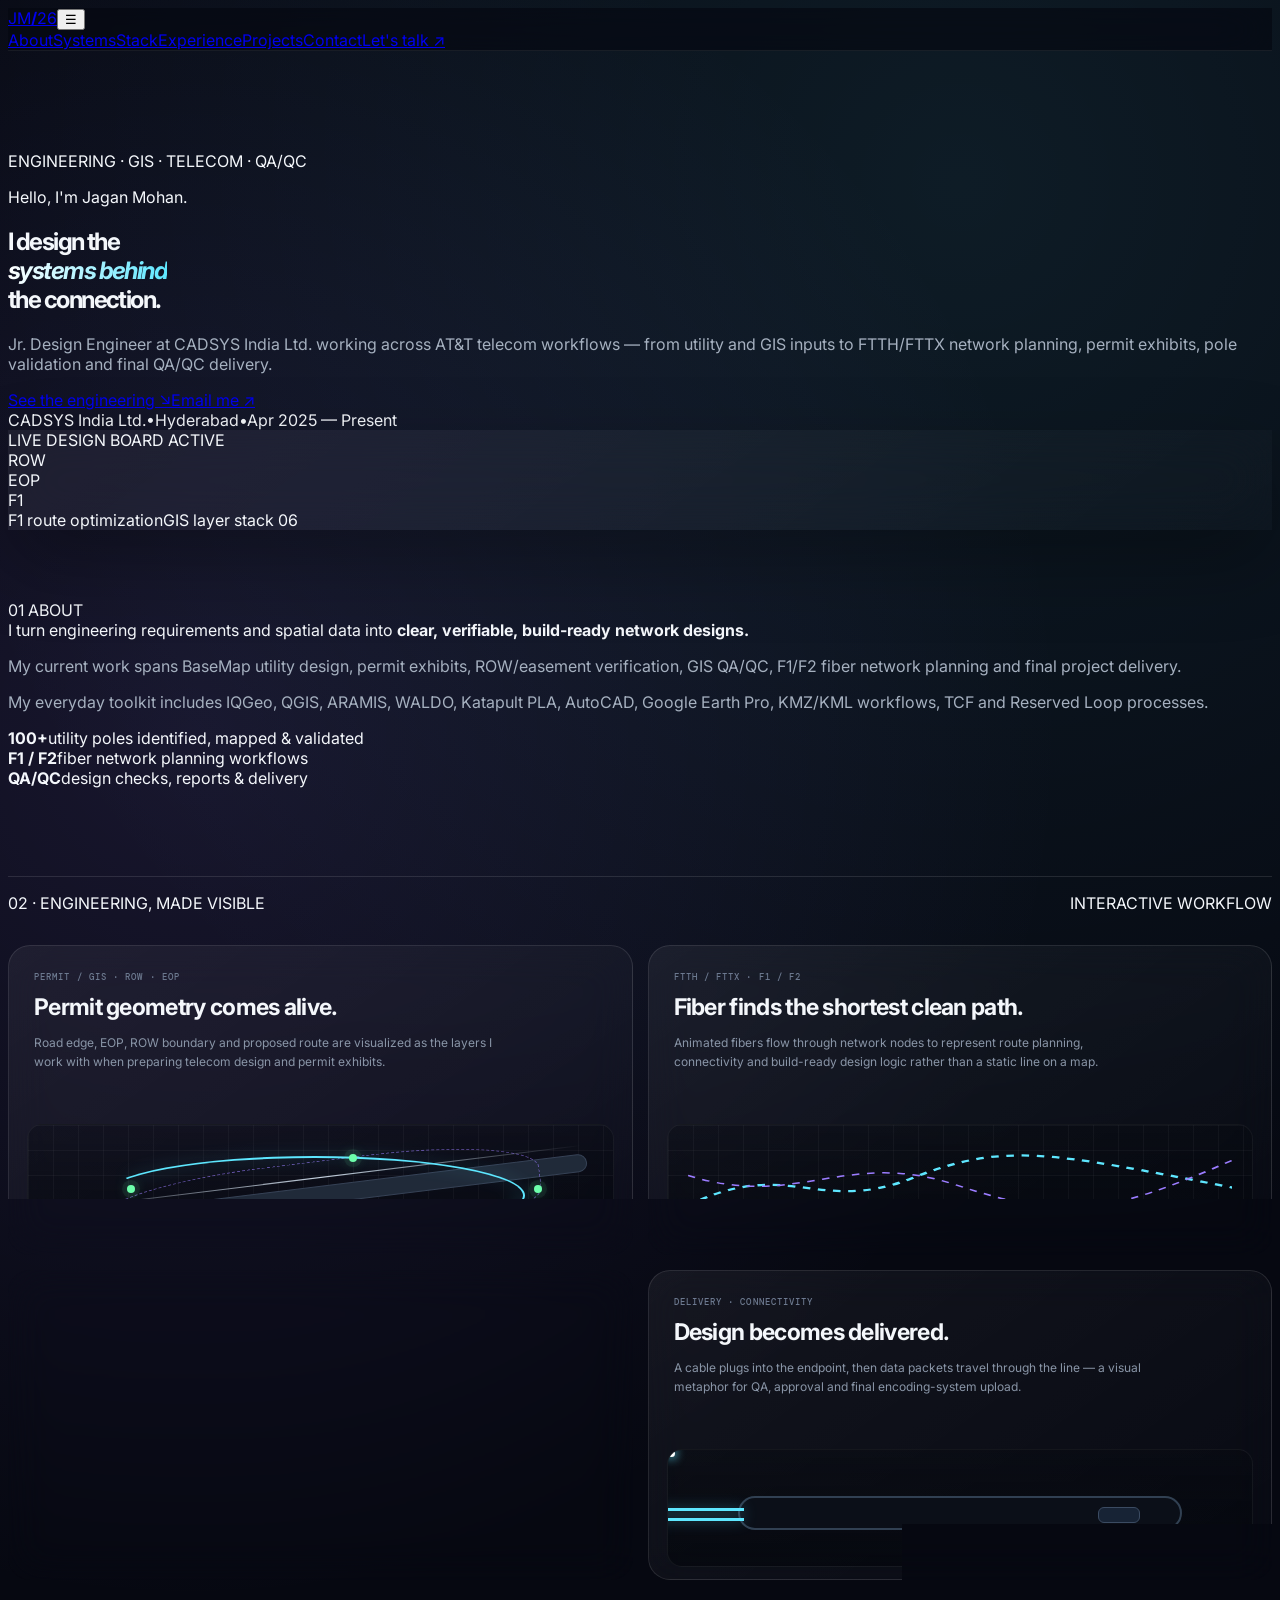
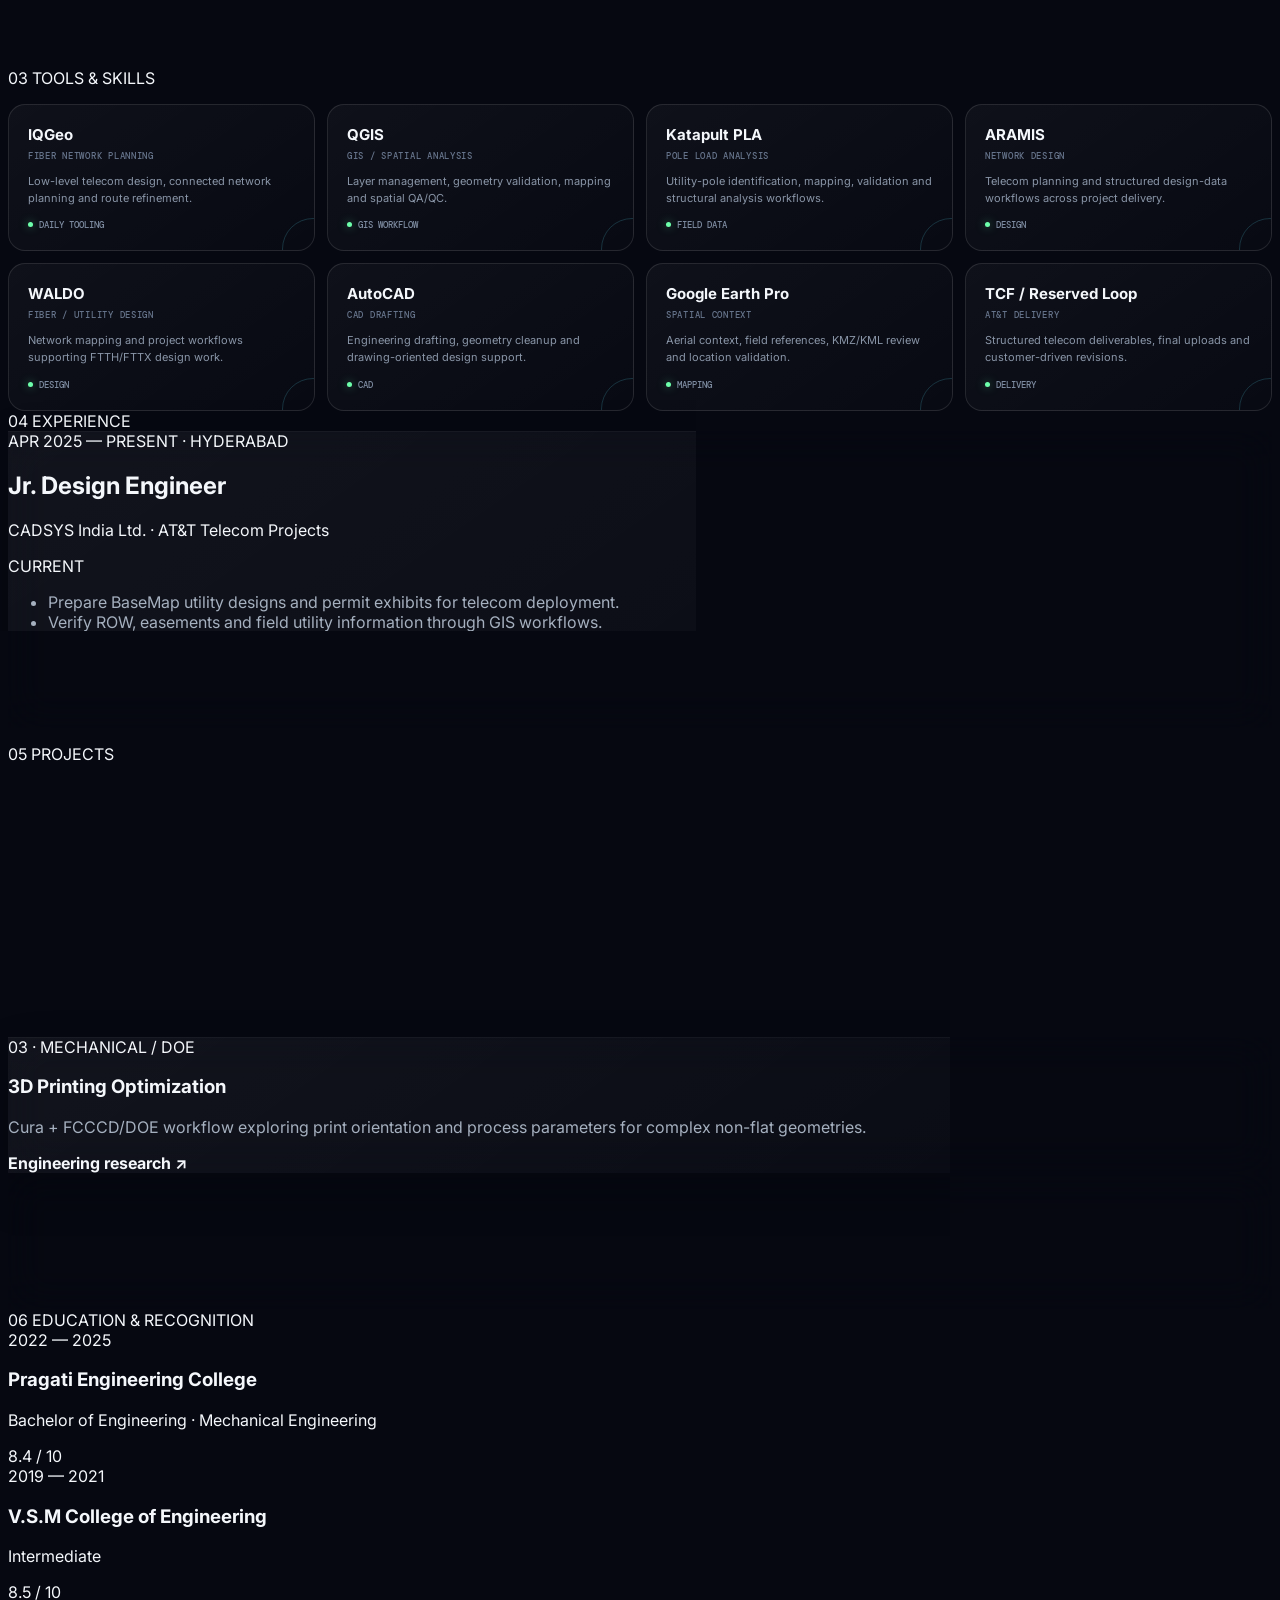
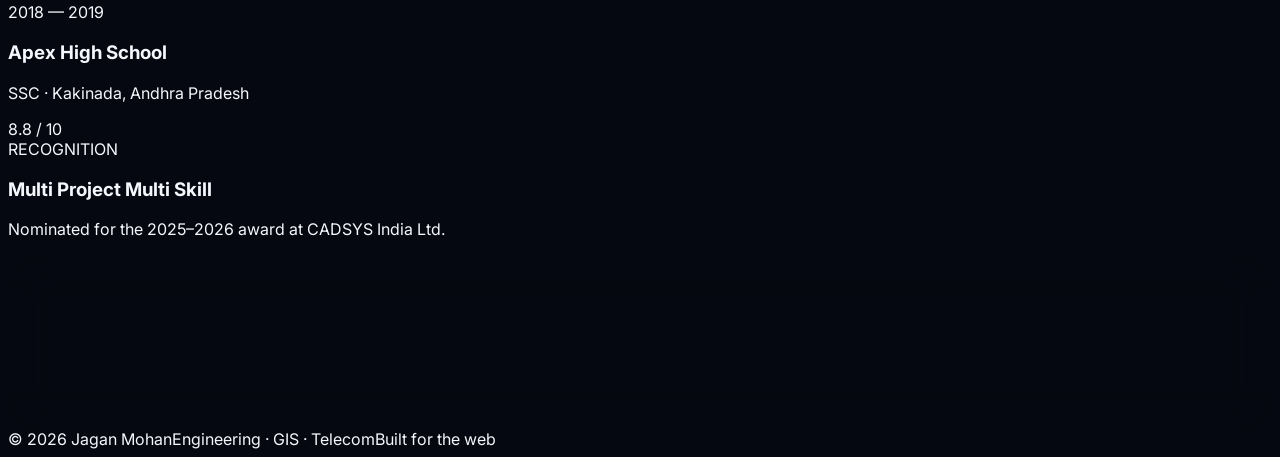
==== commit 3434c5f8: "Force fresh GitHub Pages deployment for modern portfolio" ====
--- a/index.html
+++ b/index.html
@@ -8,9 +8,10 @@
 <meta property="og:title" content="Jagan Mohan — Telecom & GIS Design Engineer">
 <meta property="og:description" content="Interactive engineering portfolio: telecom design, GIS, FTTH/FTTX, utility mapping, pole validation and delivery QA/QC.">
 <meta property="og:type" content="website">
+<meta name="portfolio-build" content="modern-engineering-2026-09-13-v2">
 <title>Jagan Mohan — Engineering Portfolio</title>
 <link rel="icon" href="assets/img/favicon.svg" type="image/svg+xml">
-<link rel="stylesheet" href="assets/css/modern.css">
+<link rel="stylesheet" href="assets/css/modern.css?v=20260913-2">
 </head>
 <body>
 <div class="pointer-glow"></div>
@@ -40,6 +41,7 @@
 <section id="contact" class="contact section wrap reveal"><div class="contact-inner" data-tilt><div class="eyebrow">07 · CONTACT</div><h2>Let's build something<br><em>useful together.</em></h2><p>For telecom design, GIS, engineering workflows, technical collaboration or new opportunities.</p><div class="links"><a href="mailto:jaganpenke124@gmail.com">jaganpenke124@gmail.com ↗</a><a href="tel:+919110331857">+91 9110331857 ↗</a><a href="https://github.com/MR-JAGANMOHAN" target="_blank" rel="noreferrer">GitHub ↗</a><a href="https://www.linkedin.com/in/jagan-mohan-penke/" target="_blank" rel="noreferrer">LinkedIn ↗</a></div></div></section>
 </main>
 <footer class="wrap"><span>© <span data-year></span> Jagan Mohan</span><span>Engineering · GIS · Telecom</span><span>Built for the web</span></footer>
-<script src="assets/js/modern.js"></script>
+<script src="assets/js/modern.js?v=20260913-2"></script>
 </body>
 </html>
+<!-- MODERN-PORTFOLIO-2026-09-13-V2 -->
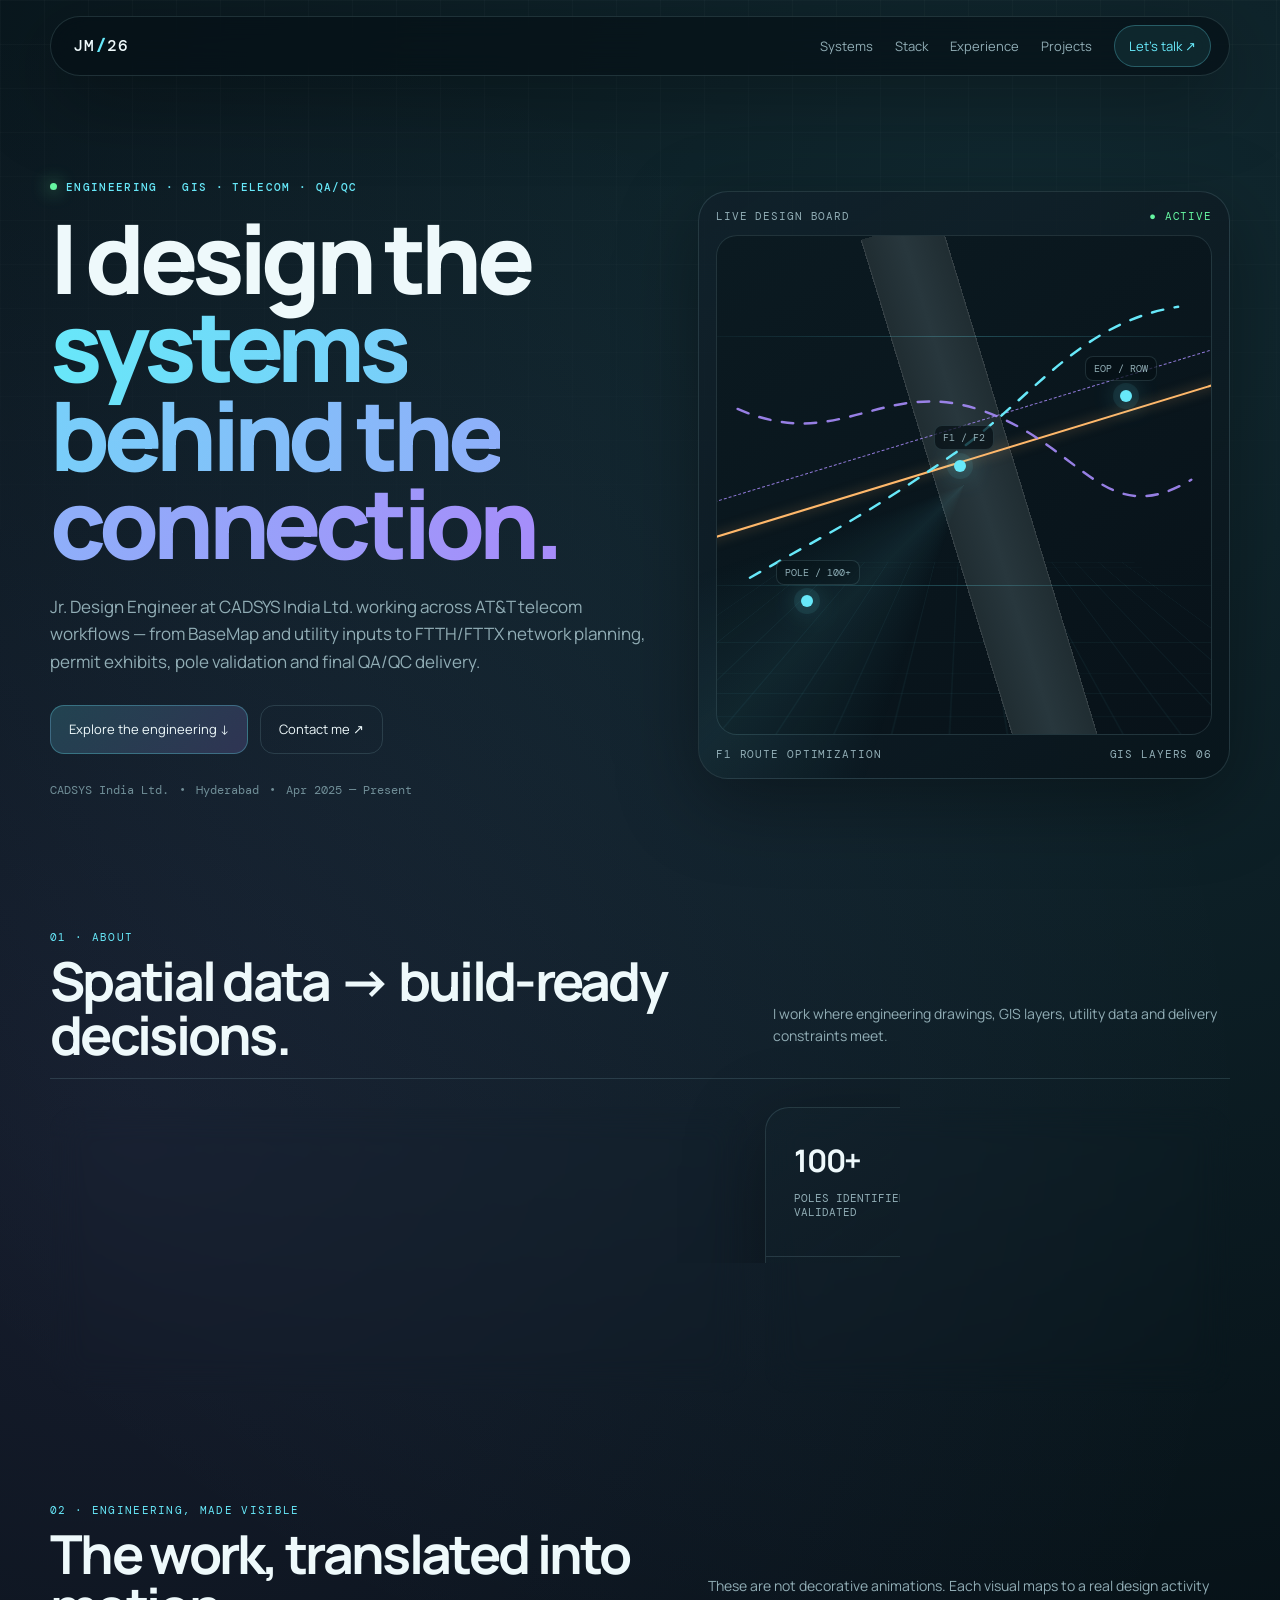
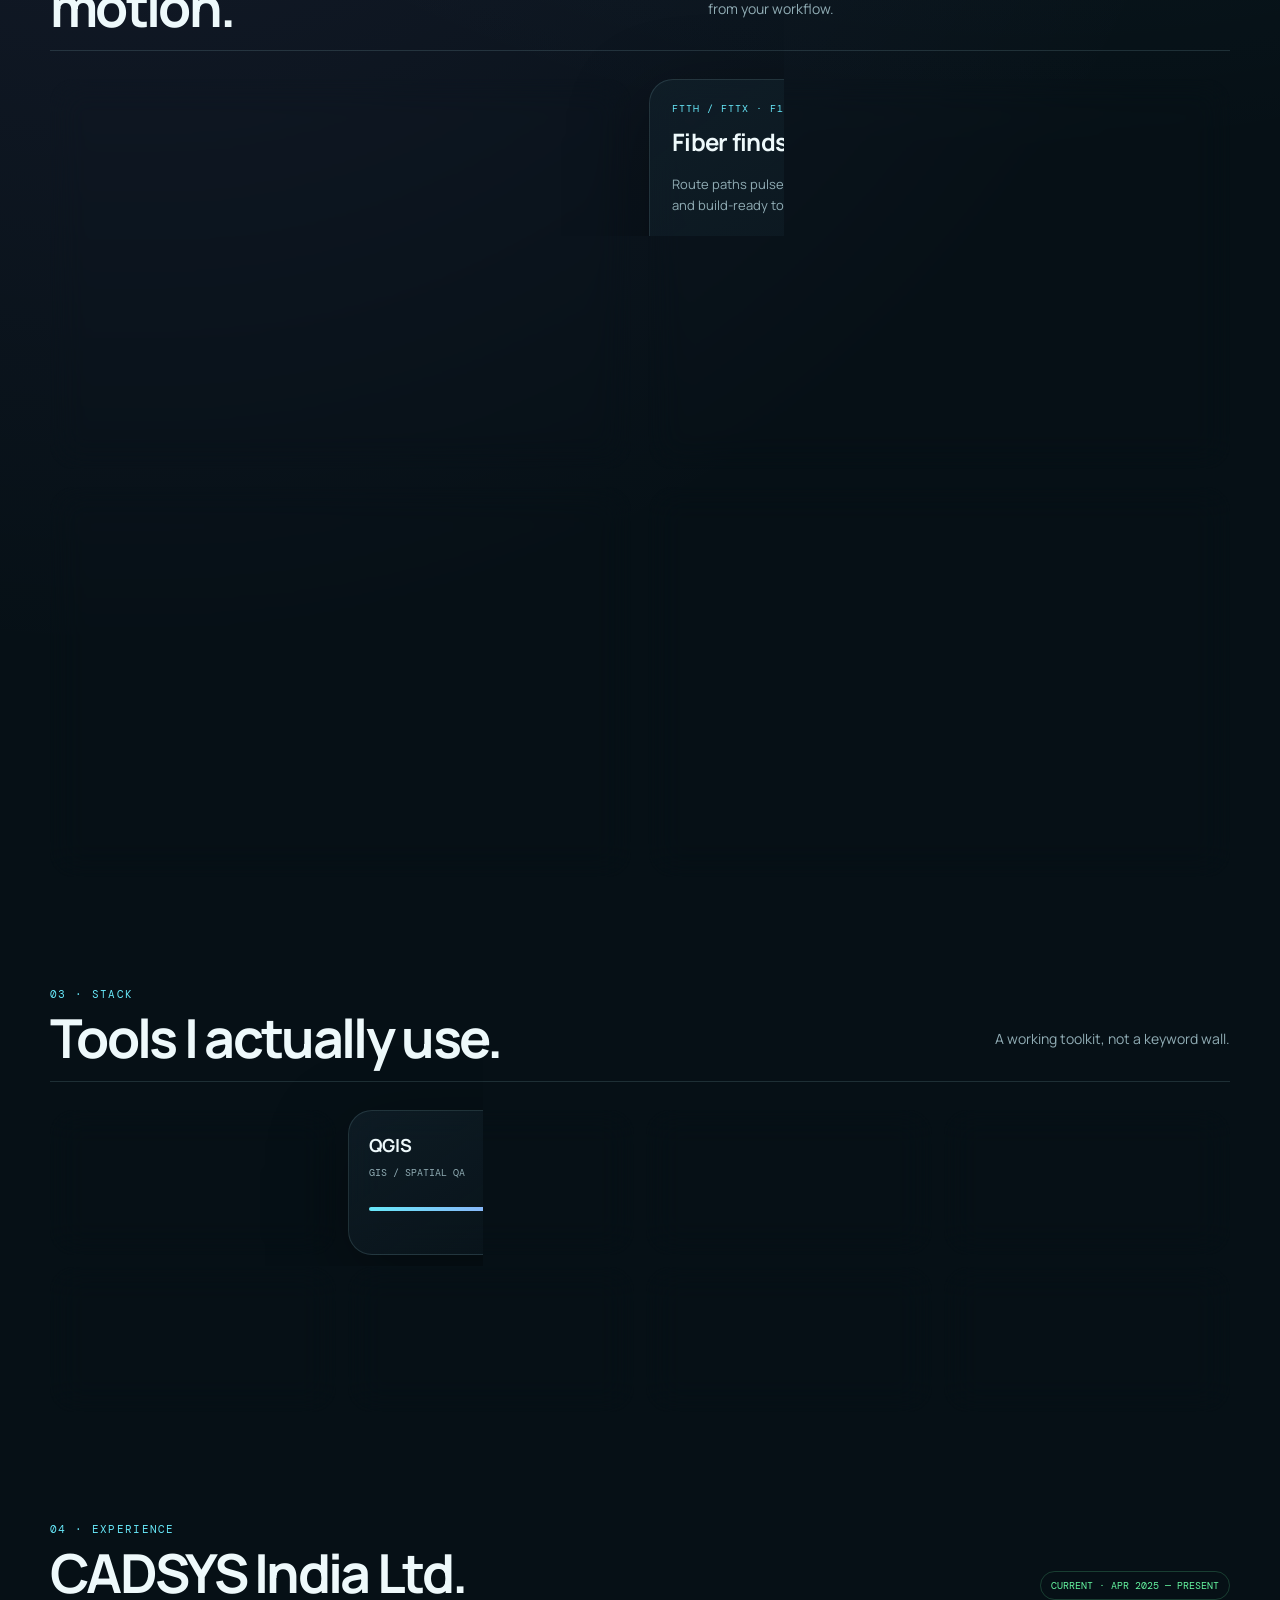
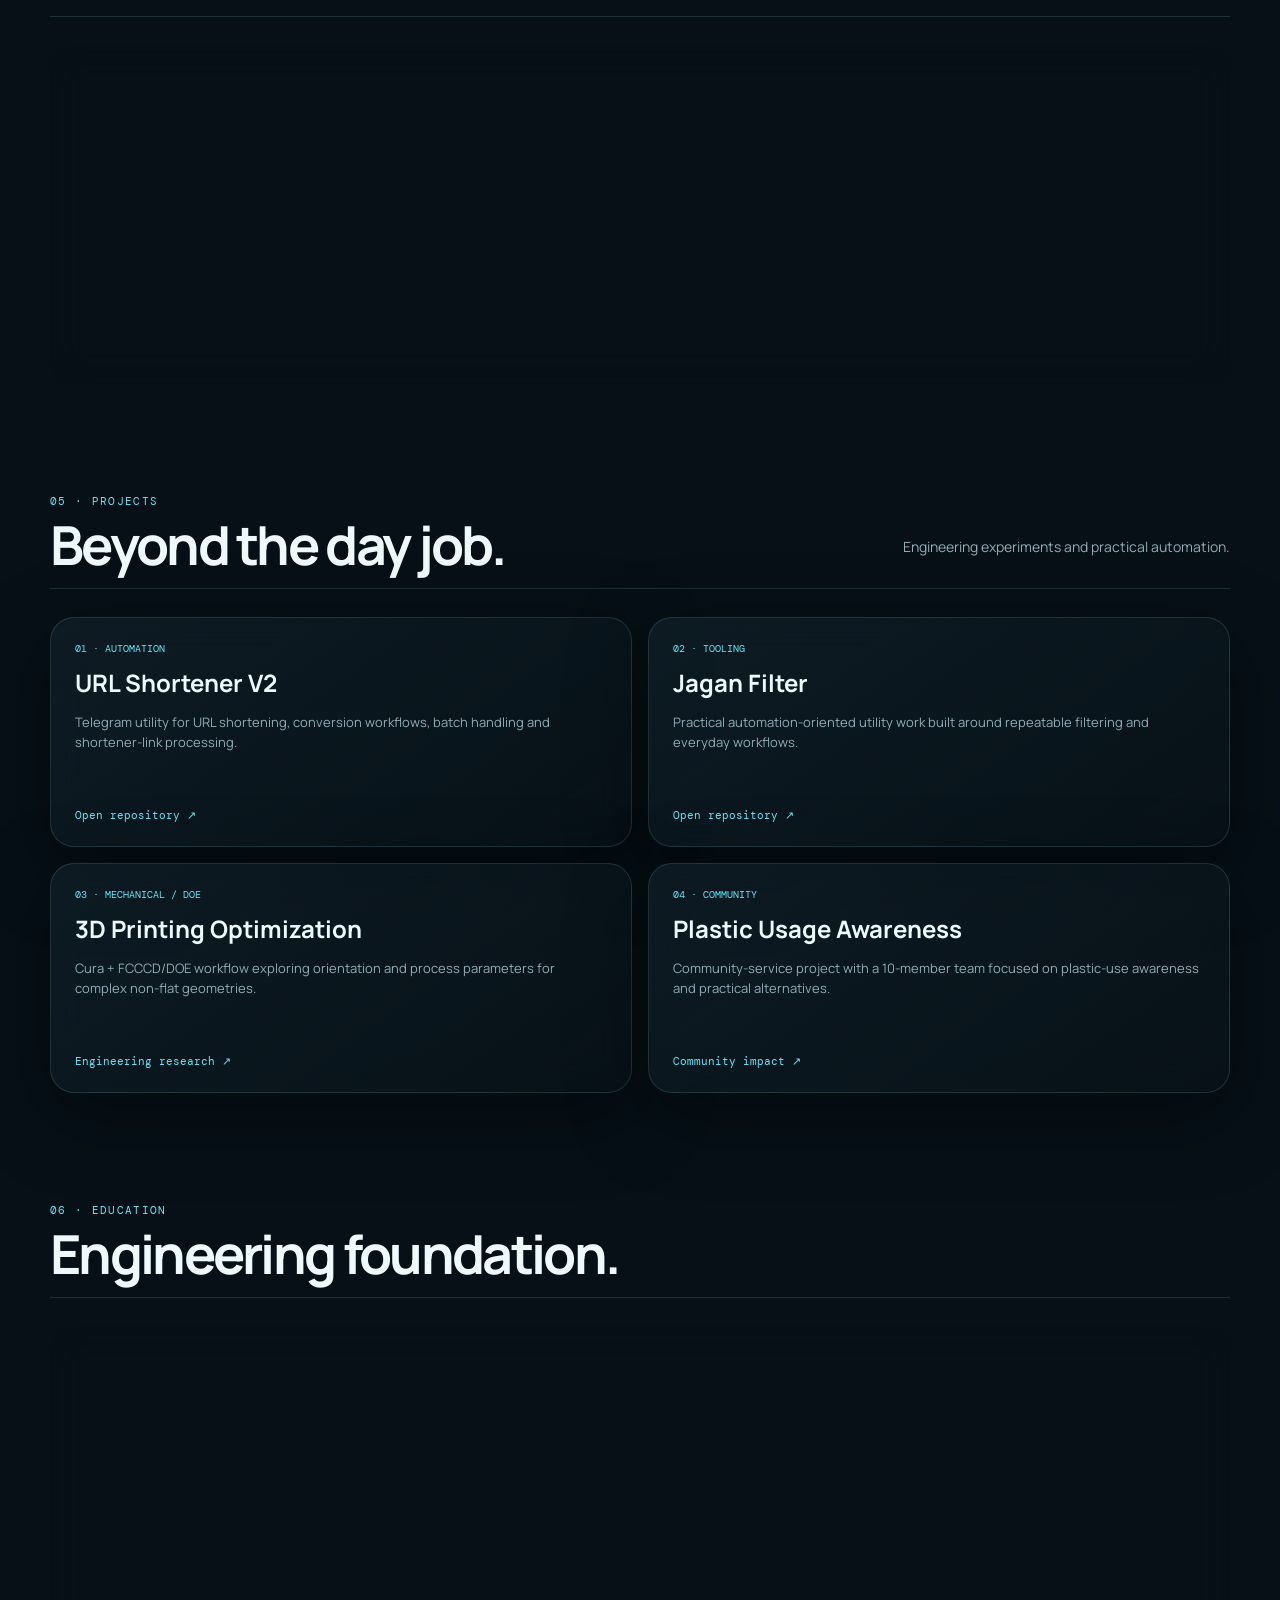
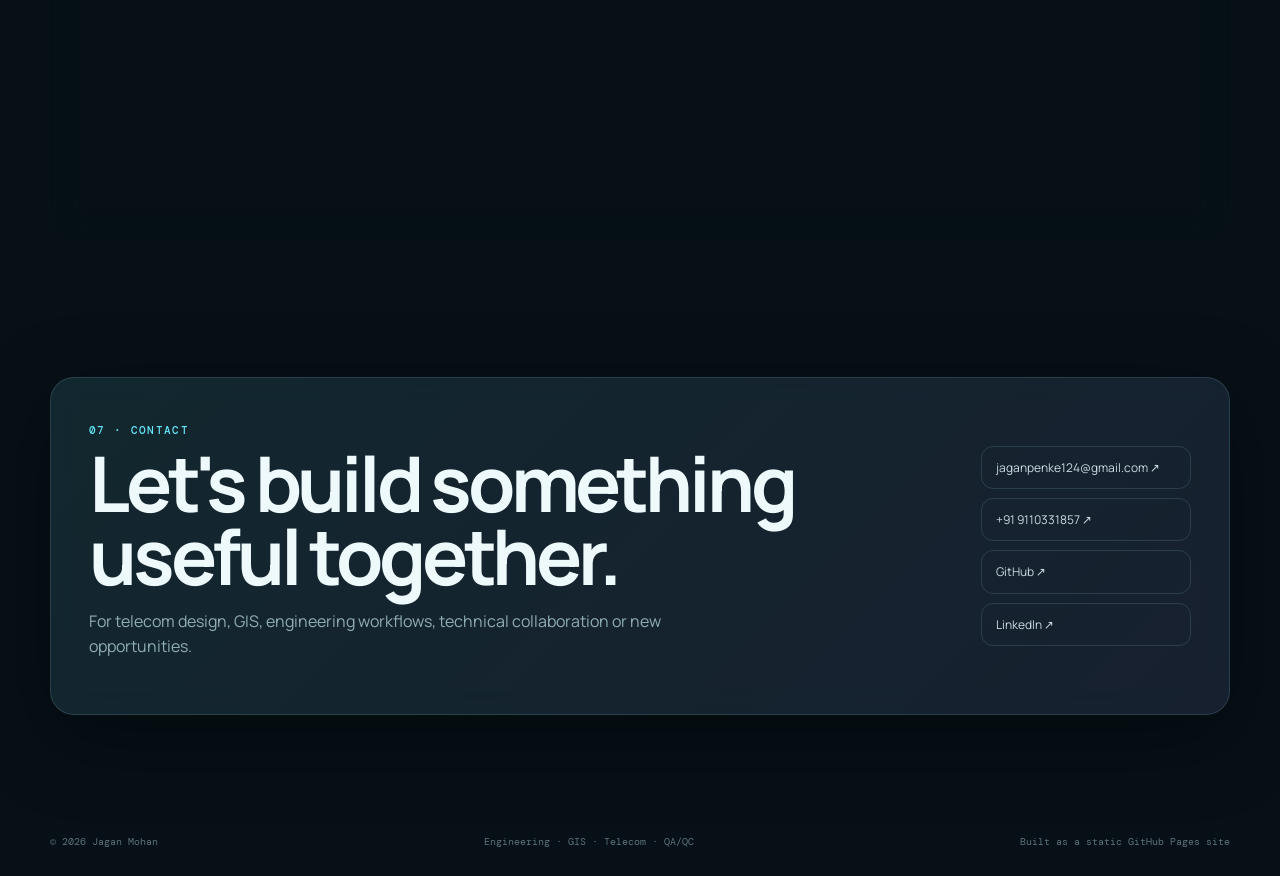
==== commit 7844c93d: "Build portfolio from scratch" ====
--- a/index.html
+++ b/index.html
@@ -2,46 +2,42 @@
 <html lang="en">
 <head>
 <meta charset="utf-8">
-<meta name="viewport" content="width=device-width, initial-scale=1">
-<meta name="theme-color" content="#060811">
+<meta name="viewport" content="width=device-width,initial-scale=1">
+<meta name="theme-color" content="#071018">
 <meta name="description" content="Jagan Mohan — Jr. Design Engineer working across telecom infrastructure, GIS, FTTH/FTTX, utility mapping and QA/QC.">
-<meta property="og:title" content="Jagan Mohan — Telecom & GIS Design Engineer">
-<meta property="og:description" content="Interactive engineering portfolio: telecom design, GIS, FTTH/FTTX, utility mapping, pole validation and delivery QA/QC.">
-<meta property="og:type" content="website">
-<meta name="portfolio-build" content="modern-engineering-2026-09-13-v2">
-<title>Jagan Mohan — Engineering Portfolio</title>
-<link rel="icon" href="assets/img/favicon.svg" type="image/svg+xml">
-<link rel="stylesheet" href="assets/css/modern.css?v=20260913-2">
+<title>Jagan Mohan — Telecom & GIS Design Engineer</title>
+<style>
+@import url('https://fonts.googleapis.com/css2?family=DM+Mono:wght@400;500&family=Manrope:wght@400;500;600;700;800&display=swap');
+:root{--bg:#061016;--bg2:#091922;--panel:rgba(16,30,39,.58);--panel2:rgba(18,35,45,.78);--line:rgba(173,229,238,.14);--text:#eef9fb;--muted:#91adb5;--cyan:#67e8f9;--violet:#a78bfa;--green:#65f5a1;--orange:#ffb86b;--shadow:0 22px 80px rgba(0,0,0,.35);--r:24px}*{box-sizing:border-box}html{scroll-behavior:smooth}body{margin:0;background:radial-gradient(circle at 80% 5%,rgba(103,232,249,.12),transparent 27%),radial-gradient(circle at 10% 20%,rgba(167,139,250,.10),transparent 24%),var(--bg);color:var(--text);font-family:Manrope,system-ui,sans-serif;line-height:1.6;overflow-x:hidden}body:before{content:'';position:fixed;inset:0;pointer-events:none;background-image:linear-gradient(rgba(255,255,255,.025) 1px,transparent 1px),linear-gradient(90deg,rgba(255,255,255,.025) 1px,transparent 1px);background-size:44px 44px;mask-image:linear-gradient(to bottom,black,transparent 78%)}a{color:inherit;text-decoration:none}.wrap{width:min(1180px,calc(100% - 36px));margin:auto}.top{position:fixed;top:16px;left:0;right:0;z-index:20}.nav{height:60px;border:1px solid var(--line);background:rgba(5,15,21,.68);backdrop-filter:blur(18px);border-radius:999px;display:flex;align-items:center;justify-content:space-between;padding:0 18px 0 22px;box-shadow:var(--shadow)}.brand{font-family:'DM Mono',monospace;font-weight:500;letter-spacing:.08em}.brand b{color:var(--cyan)}.links{display:flex;gap:22px;align-items:center}.links a{color:var(--muted);font-size:13px}.links a:hover{color:var(--text)}.navcta{padding:10px 14px;border:1px solid rgba(103,232,249,.28);border-radius:999px;background:rgba(103,232,249,.08);color:var(--cyan)!important}.hero{padding-top:150px;min-height:820px;display:grid;grid-template-columns:1.06fr .94fr;gap:48px;align-items:center}.eyebrow{display:inline-flex;gap:9px;align-items:center;font:500 11px 'DM Mono',monospace;letter-spacing:.12em;color:var(--cyan);text-transform:uppercase}.eyebrow i{width:7px;height:7px;border-radius:50%;background:var(--green);box-shadow:0 0 18px var(--green);animation:pulse 1.8s infinite}.hero h1{font-size:clamp(3.6rem,7.5vw,7.2rem);line-height:.92;letter-spacing:-.06em;margin:16px 0 26px;font-weight:800}.hero h1 em{font-style:normal;background:linear-gradient(100deg,var(--cyan),var(--violet));-webkit-background-clip:text;background-clip:text;color:transparent}.lead{max-width:720px;font-size:17px;color:var(--muted)}.heroactions{display:flex;gap:12px;flex-wrap:wrap;margin-top:30px}.btn{border-radius:14px;padding:13px 18px;border:1px solid var(--line);font-size:13px;transition:.25s transform,.25s background}.btn:hover{transform:translateY(-2px)}.btn.primary{background:linear-gradient(135deg,rgba(103,232,249,.18),rgba(167,139,250,.18));border-color:rgba(103,232,249,.3)}.meta{display:flex;gap:10px;flex-wrap:wrap;margin-top:28px;color:#718f98;font:12px 'DM Mono',monospace}.board{border:1px solid var(--line);background:linear-gradient(145deg,rgba(17,32,42,.76),rgba(7,17,23,.72));border-radius:30px;padding:17px;box-shadow:var(--shadow);position:relative;overflow:hidden;transform-style:preserve-3d}.board:after{content:'';position:absolute;inset:-40%;background:conic-gradient(from 90deg,transparent 0 30%,rgba(103,232,249,.08),transparent 45% 100%);animation:spin 9s linear infinite}.boardhead,.boardfoot{position:relative;z-index:2;display:flex;justify-content:space-between;font:11px 'DM Mono',monospace;color:var(--muted);text-transform:uppercase;letter-spacing:.08em}.live{color:var(--green)}.viewport{position:relative;height:500px;margin:12px 0;border-radius:21px;overflow:hidden;border:1px solid var(--line);background:linear-gradient(145deg,#0b1a21,#081219)}.grid{position:absolute;inset:0;background-image:linear-gradient(rgba(103,232,249,.08) 1px,transparent 1px),linear-gradient(90deg,rgba(103,232,249,.08) 1px,transparent 1px);background-size:34px 34px;transform:perspective(500px) rotateX(60deg) scale(1.7);transform-origin:center bottom;opacity:.65}.road{position:absolute;height:110%;width:82px;top:-4%;background:linear-gradient(90deg,#202d32,#28373d,#202d32);transform:rotate(-17deg);left:45%;border-left:1px solid rgba(255,255,255,.1);border-right:1px solid rgba(255,255,255,.1)}.eop,.rowline{position:absolute;left:-10%;width:120%;height:2px;transform:rotate(-17deg)}.eop{top:45%;background:#ffb86b;box-shadow:0 0 12px rgba(255,184,107,.55)}.rowline{top:38%;border-top:1px dashed rgba(167,139,250,.85)}.fiber{position:absolute;inset:0}.fiber path{fill:none;stroke:var(--cyan);stroke-width:3;stroke-linecap:round;stroke-dasharray:14 14;animation:dash 3.2s linear infinite}.fiber path.alt{stroke:var(--violet);opacity:.9;animation-duration:4.6s}.node{position:absolute;width:12px;height:12px;border-radius:50%;background:var(--cyan);box-shadow:0 0 0 7px rgba(103,232,249,.08),0 0 25px rgba(103,232,249,.7)}.node.n1{left:17%;top:72%}.node.n2{left:48%;top:45%}.node.n3{right:16%;top:31%}.tag{position:absolute;padding:5px 8px;border:1px solid var(--line);border-radius:8px;background:rgba(6,16,22,.72);font:10px 'DM Mono',monospace;color:var(--muted)}.tag.t1{left:12%;top:65%}.tag.t2{left:44%;top:38%}.tag.t3{right:11%;top:24%}.scan{position:absolute;width:120%;height:1px;left:-10%;background:linear-gradient(90deg,transparent,var(--cyan),transparent);opacity:.25;animation:scan 4.5s ease-in-out infinite}.scan.s1{top:20%}.scan.s2{top:70%;animation-delay:2s}.section{padding:110px 0 0}.sectionhead{display:flex;justify-content:space-between;gap:20px;align-items:end;border-bottom:1px solid var(--line);padding-bottom:16px}.sectionno{font:11px 'DM Mono',monospace;color:var(--cyan);letter-spacing:.12em}.section h2{font-size:clamp(2.1rem,4.2vw,4rem);letter-spacing:-.05em;line-height:1;margin:10px 0 0}.subtle{color:var(--muted);max-width:640px;font-size:14px}.aboutgrid{display:grid;grid-template-columns:1.2fr .8fr;gap:18px;margin-top:28px}.glass{border:1px solid var(--line);background:linear-gradient(145deg,rgba(18,34,44,.65),rgba(9,19,25,.48));backdrop-filter:blur(17px);border-radius:var(--r);box-shadow:var(--shadow)}.aboutcopy{padding:30px;font-size:20px;color:#c4d6db}.stats{display:grid;grid-template-columns:repeat(2,1fr)}.stat{padding:28px;border-bottom:1px solid var(--line);border-right:1px solid var(--line)}.stat:nth-child(2n){border-right:0}.stat:nth-last-child(-n+2){border-bottom:0}.stat b{display:block;font-size:31px;letter-spacing:-.04em;color:var(--text)}.stat span{display:block;color:var(--muted);font:11px 'DM Mono',monospace;text-transform:uppercase;margin-top:6px}.systems{display:grid;grid-template-columns:repeat(2,1fr);gap:18px;margin-top:28px}.card{padding:22px;min-height:390px;position:relative;overflow:hidden;transition:.28s transform,.28s border-color}.card:hover{transform:translateY(-5px);border-color:rgba(103,232,249,.3)}.card h3{font-size:24px;letter-spacing:-.03em;margin:8px 0}.card p{font-size:13px;color:var(--muted);max-width:500px}.label{font:10px 'DM Mono',monospace;color:var(--cyan);letter-spacing:.1em}.mini{position:absolute;left:22px;right:22px;bottom:22px;height:180px;border:1px solid var(--line);border-radius:18px;overflow:hidden;background:#08151c}.permit .line1,.permit .line2,.permit .line3{position:absolute;height:2px;left:7%;right:6%}.permit .line1{top:37%;background:rgba(255,184,107,.9);transform:rotate(-7deg)}.permit .line2{top:49%;border-top:1px dashed rgba(167,139,250,.9);transform:rotate(-7deg)}.permit .line3{top:62%;height:3px;background:var(--cyan);transform:rotate(-8deg);box-shadow:0 0 18px rgba(103,232,249,.6);animation:route 3s linear infinite}.permit:before{content:'BASEMAP → ROW → EOP → PROPOSED';position:absolute;bottom:10px;left:14px;font:9px 'DM Mono',monospace;color:#58737c;z-index:3}.network .rings{position:absolute;inset:18px;background:radial-gradient(circle at 22% 72%,transparent 0 8px,rgba(103,232,249,.35) 9px 10px,transparent 11px),radial-gradient(circle at 53% 46%,transparent 0 8px,rgba(103,232,249,.35) 9px 10px,transparent 11px),radial-gradient(circle at 80% 27%,transparent 0 8px,rgba(167,139,250,.42) 9px 10px,transparent 11px)}.network svg{position:absolute;inset:0;width:100%;height:100%}.network .fpath{fill:none;stroke:var(--cyan);stroke-width:2.5;stroke-dasharray:10 12;animation:dash 2.8s linear infinite}.pole .polebody{position:absolute;bottom:17px;left:24%;width:7px;height:128px;background:linear-gradient(90deg,#80674f,#d1a575,#785c46);border-radius:5px}.pole .cross{position:absolute;left:16%;bottom:116px;width:120px;height:8px;background:#9b805f;transform:rotate(-4deg);border-radius:4px}.pole .wire{position:absolute;height:2px;left:7%;right:4%;background:rgba(166,213,221,.4);transform-origin:left center}.pole .w1{top:42%;transform:rotate(-10deg)}.pole .w2{top:55%;transform:rotate(3deg)}.gauge{position:absolute;right:19px;top:18px;width:74px;height:74px;border-radius:50%;background:conic-gradient(var(--green) 0 78%,rgba(255,255,255,.08) 78%);display:grid;place-items:center;font:700 15px 'DM Mono',monospace;color:#dffff0}.gauge:before{content:'';position:absolute;inset:8px;background:#08151c;border-radius:50%}.gauge span{position:relative;z-index:1}.delivery .port{position:absolute;right:26px;top:60px;width:74px;height:74px;border-radius:16px;border:1px solid rgba(103,232,249,.32);display:grid;place-items:center;background:rgba(103,232,249,.05)}.delivery .port:before{content:'';width:30px;height:30px;border-radius:7px;border:3px solid var(--cyan);box-shadow:0 0 22px rgba(103,232,249,.3)}.delivery .cable{position:absolute;left:12px;top:96px;width:75%;height:12px;border-radius:999px;background:linear-gradient(90deg,#354950,#6b8b94,#354950);transform:rotate(-7deg);transform-origin:left center}.plug{position:absolute;left:55%;top:73px;width:28px;height:28px;border-radius:7px;background:var(--cyan);box-shadow:0 0 18px rgba(103,232,249,.65);animation:plug 2.2s ease-in-out infinite}.packets span{position:absolute;width:7px;height:7px;border-radius:50%;background:var(--green);top:100px;left:25%;animation:packet 2.1s linear infinite}.packets span:nth-child(2){animation-delay:.7s}.packets span:nth-child(3){animation-delay:1.4s}.toolgrid{display:grid;grid-template-columns:repeat(4,1fr);gap:12px;margin-top:28px}.tool{padding:20px;min-height:145px}.tool b{display:block;font-size:18px}.tool small{display:block;margin-top:6px;color:var(--muted);font:10px 'DM Mono',monospace;text-transform:uppercase}.tool .meter{margin-top:28px;height:4px;background:rgba(255,255,255,.07);overflow:hidden;border-radius:99px}.tool .meter i{display:block;height:100%;background:linear-gradient(90deg,var(--cyan),var(--violet));width:var(--w);animation:meter 1.4s ease-out both}.experience{padding:28px;margin-top:28px}.exphead{display:flex;justify-content:space-between;gap:18px;align-items:start}.exphead h3{font-size:28px;margin:4px 0}.exphead p{color:var(--muted);margin:0}.current{font:10px 'DM Mono',monospace;color:var(--green);border:1px solid rgba(101,245,161,.2);padding:7px 10px;border-radius:999px}.timeline{display:grid;grid-template-columns:1fr 1fr;gap:20px;margin-top:28px}.timeline ul{margin:0;padding:0;list-style:none;display:grid;gap:10px}.timeline li{padding:14px 16px;border:1px solid var(--line);border-radius:14px;color:#b7cbd1;font-size:13px;background:rgba(255,255,255,.015)}.timeline li:before{content:'+';color:var(--cyan);font-family:'DM Mono',monospace;margin-right:9px}.projectgrid{display:grid;grid-template-columns:repeat(2,1fr);gap:16px;margin-top:28px}.project{padding:24px;min-height:230px;display:flex;flex-direction:column}.project .num{font:10px 'DM Mono',monospace;color:var(--cyan)}.project h3{font-size:24px;margin:9px 0}.project p{color:var(--muted);font-size:13px;margin:0}.project a{margin-top:auto;padding-top:22px;color:var(--cyan);font:11px 'DM Mono',monospace}.edu{margin-top:28px;border-top:1px solid var(--line)}.edurow{display:grid;grid-template-columns:1fr auto;gap:20px;padding:22px 0;border-bottom:1px solid var(--line);align-items:center}.edurow h3{margin:3px 0;font-size:19px}.edurow p{margin:0;color:var(--muted);font-size:13px}.score{font:700 16px 'DM Mono',monospace;color:var(--cyan)}.contact{padding-bottom:120px}.contactbox{padding:38px;margin-top:28px;display:grid;grid-template-columns:1fr auto;gap:30px;align-items:center;background:linear-gradient(135deg,rgba(103,232,249,.08),rgba(167,139,250,.08)),rgba(15,28,37,.62)}.contactbox h2{font-size:clamp(2.5rem,6vw,5rem);margin:5px 0;line-height:.95;letter-spacing:-.055em}.contactbox p{color:var(--muted);max-width:620px}.contactlinks{display:grid;gap:9px;min-width:210px}.contactlinks a{padding:11px 14px;border:1px solid var(--line);border-radius:12px;color:#c9dce1;font-size:12px}.footer{display:flex;justify-content:space-between;color:#5c737a;font:10px 'DM Mono',monospace;padding:0 0 28px}.reveal{opacity:0;transform:translateY(26px);transition:opacity .7s ease,transform .7s ease}.reveal.in{opacity:1;transform:none}@keyframes dash{to{stroke-dashoffset:-160}}@keyframes route{to{stroke-dashoffset:-380}}@keyframes scan{0%,100%{transform:translateY(-30px);opacity:0}20%,80%{opacity:.28}50%{transform:translateY(260px);opacity:.5}}@keyframes packet{from{transform:translateX(0);opacity:0}15%{opacity:1}80%{opacity:1}to{transform:translateX(250px);opacity:0}}@keyframes plug{0%,100%{transform:translateX(0)}50%{transform:translateX(42px)}}@keyframes pulse{0%,100%{transform:scale(.85);opacity:.65}50%{transform:scale(1.2);opacity:1}}@keyframes spin{to{transform:rotate(360deg)}}@keyframes meter{from{width:0}}
+@media(max-width:980px){.hero{grid-template-columns:1fr;min-height:auto;padding-top:130px}.viewport{height:420px}.toolgrid{grid-template-columns:repeat(2,1fr)}.aboutgrid{grid-template-columns:1fr}.systems,.projectgrid,.timeline{grid-template-columns:1fr}.contactbox{grid-template-columns:1fr}.contactlinks{grid-template-columns:repeat(2,1fr)}}@media(max-width:680px){.links{display:none}.nav{height:54px}.hero h1{font-size:clamp(3rem,16vw,5rem)}.section{padding-top:80px}.systems,.toolgrid,.projectgrid{gap:12px}.toolgrid{grid-template-columns:1fr 1fr}.viewport{height:350px}.card{min-height:365px}.footer{flex-direction:column;gap:6px}.contactlinks{grid-template-columns:1fr}.aboutcopy{font-size:18px}.timeline li{font-size:12px}}
+@media(prefers-reduced-motion:reduce){*,*:before,*:after{scroll-behavior:auto!important;animation:none!important;transition:none!important}.reveal{opacity:1;transform:none}}
+</style>
 </head>
 <body>
-<div class="pointer-glow"></div>
-<header class="topbar"><div class="wrap nav"><a class="brand" href="#top">JM<b>/</b>26</a><button class="mobile-menu" aria-label="Open menu">☰</button><nav class="site-nav"><a href="#about">About</a><a href="#systems">Systems</a><a href="#stack">Stack</a><a href="#experience">Experience</a><a href="#projects">Projects</a><a href="#contact">Contact</a><a class="nav-cta" href="mailto:jaganpenke124@gmail.com">Let's talk ↗</a></nav></div></header>
-<main id="top">
-<section class="hero wrap reveal"><div class="hero-copy-wrap"><div class="status"><span class="dot"></span> ENGINEERING · GIS · TELECOM · QA/QC</div><p class="intro">Hello, I'm Jagan Mohan.</p><h1>I design the<br><em>systems behind</em><br>the connection.</h1><p class="hero-copy">Jr. Design Engineer at CADSYS India Ltd. working across AT&amp;T telecom workflows — from utility and GIS inputs to FTTH/FTTX network planning, permit exhibits, pole validation and final QA/QC delivery.</p><div class="actions"><a class="btn primary" href="#systems">See the engineering ↘</a><a class="btn secondary" href="mailto:jaganpenke124@gmail.com">Email me ↗</a></div><div class="meta"><span>CADSYS India Ltd.</span><span>•</span><span>Hyderabad</span><span>•</span><span>Apr 2025 — Present</span></div></div><aside class="engine-panel" data-tilt><div class="panel-head"><span>LIVE DESIGN BOARD</span><span class="live"><i></i> ACTIVE</span></div><div class="mini-map"><div class="map-grid"></div><div class="road road-a"></div><div class="road road-b"></div><div class="row-zone"></div><div class="eop-line"></div><div class="fiber-route route-a"></div><div class="fiber-route route-b"></div><div class="map-node n1"></div><div class="map-node n2"></div><div class="map-node n3"></div><div class="map-label l1">ROW</div><div class="map-label l2">EOP</div><div class="map-label l3">F1</div><div class="signal s1"></div><div class="signal s2"></div></div><div class="panel-foot"><span>F1 route optimization</span><span>GIS layer stack 06</span></div></aside></section>
-<section id="about" class="section wrap reveal"><div class="section-label">01 <span>ABOUT</span></div><div class="about"><div class="big">I turn engineering requirements and spatial data into <b>clear, verifiable, build-ready network designs.</b></div><div class="copy"><p>My current work spans BaseMap utility design, permit exhibits, ROW/easement verification, GIS QA/QC, F1/F2 fiber network planning and final project delivery.</p><p>My everyday toolkit includes IQGeo, QGIS, ARAMIS, WALDO, Katapult PLA, AutoCAD, Google Earth Pro, KMZ/KML workflows, TCF and Reserved Loop processes.</p></div></div><div class="numbers"><div><b>100+</b><span>utility poles identified, mapped &amp; validated</span></div><div><b>F1 / F2</b><span>fiber network planning workflows</span></div><div><b>QA/QC</b><span>design checks, reports &amp; delivery</span></div></div></section>
-<section id="systems" class="engineering-systems wrap reveal"><div class="section-top"><span class="section-label">02 · ENGINEERING, MADE VISIBLE</span><span class="section-label">INTERACTIVE WORKFLOW</span></div><div class="systems-grid">
-<article class="system-card" data-tilt><div class="system-meta">PERMIT / GIS · ROW · EOP</div><h3>Permit geometry comes alive.</h3><p>Road edge, EOP, ROW boundary and proposed route are visualized as the layers I work with when preparing telecom design and permit exhibits.</p><div class="system-art"><div class="gridlines"></div><div class="permit-road"></div><div class="permit-eop"></div><div class="permit-row"></div><div class="permit-route"></div><span class="node-map node1"></span><span class="node-map node2"></span><span class="node-map node3"></span></div></article>
-<article class="system-card" data-tilt><div class="system-meta">FTTH / FTTX · F1 / F2</div><h3>Fiber finds the shortest clean path.</h3><p>Animated fibers flow through network nodes to represent route planning, connectivity and build-ready design logic rather than a static line on a map.</p><div class="system-art"><div class="gridlines"></div><div class="fiber-lines"><svg viewBox="0 0 500 100" preserveAspectRatio="none"><path d="M0 80 C90 15 120 92 205 44 S330 9 500 56" fill="none" stroke="#5ee7ff" stroke-width="3"/><path d="M0 40 C100 85 145 5 245 52 S380 95 500 20" fill="none" stroke="#9b7cff" stroke-width="2"/></svg></div><span class="map-node n1"></span><span class="map-node n2"></span><span class="map-node n3"></span></div></article>
-<article class="system-card" data-tilt><div class="system-meta">KATAPULT PLA · POLE VALIDATION</div><h3>Structure becomes a load model.</h3><p>Katapult PLA-style pole visualization: structure, crossarms and an animated load indicator communicate validation before make-ready decisions.</p><div class="system-art"><div class="pole-art"></div><div class="gauge">78%</div><span class="data-dot" style="top:76%"></span></div></article>
-<article class="system-card" data-tilt><div class="system-meta">DELIVERY · CONNECTIVITY</div><h3>Design becomes delivered.</h3><p>A cable plugs into the endpoint, then data packets travel through the line — a visual metaphor for QA, approval and final encoding-system upload.</p><div class="system-art"><div class="plug-shell"><div class="plug-port"></div><div class="plug-cable"><span class="plug-end"></span></div></div><span class="data-dot"></span></div></article>
+<header class="top"><div class="wrap nav"><a class="brand" href="#home">JM<b>/</b>26</a><nav class="links"><a href="#systems">Systems</a><a href="#stack">Stack</a><a href="#experience">Experience</a><a href="#projects">Projects</a><a class="navcta" href="mailto:jaganpenke124@gmail.com">Let's talk ↗</a></nav></div></header>
+<main id="home">
+<section class="wrap hero reveal">
+<div><div class="eyebrow"><i></i> Engineering · GIS · Telecom · QA/QC</div><h1>I design the <em>systems behind the connection.</em></h1><p class="lead">Jr. Design Engineer at CADSYS India Ltd. working across AT&amp;T telecom workflows — from BaseMap and utility inputs to FTTH/FTTX network planning, permit exhibits, pole validation and final QA/QC delivery.</p><div class="heroactions"><a class="btn primary" href="#systems">Explore the engineering ↓</a><a class="btn" href="mailto:jaganpenke124@gmail.com">Contact me ↗</a></div><div class="meta"><span>CADSYS India Ltd.</span><span>•</span><span>Hyderabad</span><span>•</span><span>Apr 2025 — Present</span></div></div>
+<div class="board" data-tilt><div class="boardhead"><span>LIVE DESIGN BOARD</span><span class="live">● ACTIVE</span></div><div class="viewport"><div class="grid"></div><div class="road"></div><div class="eop"></div><div class="rowline"></div><div class="scan s1"></div><div class="scan s2"></div><svg class="fiber" viewBox="0 0 600 500" preserveAspectRatio="none"><path d="M40 415 C155 350 178 340 280 270 S438 105 560 86"></path><path class="alt" d="M25 210 C150 265 200 170 322 212 S470 360 576 296"></path></svg><span class="node n1"></span><span class="node n2"></span><span class="node n3"></span><span class="tag t1">POLE / 100+</span><span class="tag t2">F1 / F2</span><span class="tag t3">EOP / ROW</span></div><div class="boardfoot"><span>F1 route optimization</span><span>GIS layers 06</span></div></div>
+</section>
+<section class="wrap section reveal"><div class="sectionhead"><div><div class="sectionno">01 · ABOUT</div><h2>Spatial data → build-ready decisions.</h2></div><p class="subtle">I work where engineering drawings, GIS layers, utility data and delivery constraints meet.</p></div><div class="aboutgrid"><div class="glass aboutcopy">My current role spans <strong>BaseMap utility design, permit exhibits, ROW/easement verification, GIS QA/QC, F1/F2 fiber planning, TCF and Reserved Loop deliverables, pole mapping and final project uploads.</strong><br><br>My toolkit includes IQGeo, QGIS, ARAMIS, WALDO, Katapult PLA, AutoCAD, Google Earth Pro and KMZ/KML workflows.</div><div class="glass stats"><div class="stat"><b>100+</b><span>poles identified &amp; validated</span></div><div class="stat"><b>F1 / F2</b><span>fiber planning workflows</span></div><div class="stat"><b>QA/QC</b><span>design checks &amp; reports</span></div><div class="stat"><b>AT&amp;T</b><span>telecom delivery context</span></div></div></div></section>
+<section id="systems" class="wrap section reveal"><div class="sectionhead"><div><div class="sectionno">02 · ENGINEERING, MADE VISIBLE</div><h2>The work, translated into motion.</h2></div><p class="subtle">These are not decorative animations. Each visual maps to a real design activity from your workflow.</p></div>
+<div class="systems">
+<article class="glass card permit"><div class="label">PERMIT / GIS · ROW · EOP</div><h3>Permit geometry comes alive.</h3><p>BaseMap, road edge, EOP, ROW and proposed route are separated into layers so the design logic can be read at a glance.</p><div class="mini"><span class="line1"></span><span class="line2"></span><span class="line3"></span></div></article>
+<article class="glass card network"><div class="label">FTTH / FTTX · F1 / F2</div><h3>Fiber finds a clean path.</h3><p>Route paths pulse between nodes to represent network planning, connectivity and build-ready topology.</p><div class="mini"><div class="rings"></div><svg viewBox="0 0 520 180" preserveAspectRatio="none"><path class="fpath" d="M25 135 C110 96 160 80 250 95 S390 40 492 44"></path><path class="fpath" style="stroke:var(--violet);animation-duration:4.2s" d="M30 60 C130 115 180 48 270 75 S390 136 490 112"></path></svg></div></article>
+<article class="glass card pole"><div class="label">KATAPULT PLA · POLE VALIDATION</div><h3>Structure becomes a load model.</h3><p>Pole, crossarm and loading state become a visual checkpoint before make-ready and downstream design decisions.</p><div class="mini"><span class="polebody"></span><span class="cross"></span><span class="wire w1"></span><span class="wire w2"></span><div class="gauge"><span>78%</span></div></div></article>
+<article class="glass card delivery"><div class="label">DELIVERY · CONNECTIVITY</div><h3>Design becomes delivered.</h3><p>The endpoint plugs in, then packets travel through the route — a metaphor for QA, approval, encoding and final upload.</p><div class="mini"><div class="cable"></div><div class="plug"></div><div class="port"></div><div class="packets"><span></span><span></span><span></span></div></div></article>
 </div></section>
-<section id="stack" class="section wrap reveal"><div class="section-label">03 <span>TOOLS &amp; SKILLS</span></div><div class="tools-extended">
-<div class="toolx" data-tilt><b>IQGeo</b><small>Fiber network planning</small><p>Low-level telecom design, connected network planning and route refinement.</p><span class="micro"><i></i> DAILY TOOLING</span></div>
-<div class="toolx" data-tilt><b>QGIS</b><small>GIS / spatial analysis</small><p>Layer management, geometry validation, mapping and spatial QA/QC.</p><span class="micro"><i></i> GIS WORKFLOW</span></div>
-<div class="toolx" data-tilt><b>Katapult PLA</b><small>Pole load analysis</small><p>Utility-pole identification, mapping, validation and structural analysis workflows.</p><span class="micro"><i></i> FIELD DATA</span></div>
-<div class="toolx" data-tilt><b>ARAMIS</b><small>Network design</small><p>Telecom planning and structured design-data workflows across project delivery.</p><span class="micro"><i></i> DESIGN</span></div>
-<div class="toolx" data-tilt><b>WALDO</b><small>Fiber / utility design</small><p>Network mapping and project workflows supporting FTTH/FTTX design work.</p><span class="micro"><i></i> DESIGN</span></div>
-<div class="toolx" data-tilt><b>AutoCAD</b><small>CAD drafting</small><p>Engineering drafting, geometry cleanup and drawing-oriented design support.</p><span class="micro"><i></i> CAD</span></div>
-<div class="toolx" data-tilt><b>Google Earth Pro</b><small>Spatial context</small><p>Aerial context, field references, KMZ/KML review and location validation.</p><span class="micro"><i></i> MAPPING</span></div>
-<div class="toolx" data-tilt><b>TCF / Reserved Loop</b><small>AT&amp;T delivery</small><p>Structured telecom deliverables, final uploads and customer-driven revisions.</p><span class="micro"><i></i> DELIVERY</span></div>
-</div></section>
-<section id="experience" class="section wrap reveal"><div class="section-label">04 <span>EXPERIENCE</span></div><div class="experience" data-tilt><div class="exphead"><div><div class="eyebrow">APR 2025 — PRESENT · HYDERABAD</div><h2>Jr. Design Engineer</h2><p>CADSYS India Ltd. · AT&amp;T Telecom Projects</p></div><span class="current">CURRENT</span></div><div class="cols"><ul><li>Prepare BaseMap utility designs and permit exhibits for telecom deployment.</li><li>Verify ROW, easements and field utility information through GIS workflows.</li><li>Plan FTTH/FTTX F1/F2 layouts using IQGeo, QGIS, ARAMIS and WALDO.</li></ul><ul><li>Generate TCF and Reserved Loop deliverables for project workflows.</li><li>Identify, map and validate 100+ utility poles using Katapult PLA.</li><li>Produce QA/FA reports, incorporate customer feedback and support final uploads.</li></ul></div></div></section>
-<section id="projects" class="section wrap reveal"><div class="section-label">05 <span>PROJECTS</span></div><div class="projects"><a class="project" data-tilt href="https://github.com/MR-JAGANMOHAN/URL-Shortener-V2" target="_blank" rel="noreferrer"><div class="tag">01 · AUTOMATION / TELEGRAM</div><h3>URL Shortener V2</h3><p>Telegram utility for URL shortening, conversion workflows, batch handling and shortener-link processing.</p><strong>Open repository ↗</strong></a><a class="project" data-tilt href="https://github.com/MR-JAGANMOHAN/Jagan-Filter" target="_blank" rel="noreferrer"><div class="tag">02 · AUTOMATION / TOOLING</div><h3>Jagan Filter</h3><p>Practical automation-oriented utility work built around repeatable filtering and everyday workflows.</p><strong>Open repository ↗</strong></a><article class="project" data-tilt><div class="tag">03 · MECHANICAL / DOE</div><h3>3D Printing Optimization</h3><p>Cura + FCCCD/DOE workflow exploring print orientation and process parameters for complex non-flat geometries.</p><strong>Engineering research ↗</strong></article><article class="project" data-tilt><div class="tag">04 · COMMUNITY</div><h3>Plastic Usage Awareness</h3><p>Community-service project completed with a 10-member team focused on plastic-use awareness and practical alternatives.</p><strong>Community impact ↗</strong></article></div></section>
-<section id="education" class="section wrap reveal"><div class="section-label">06 <span>EDUCATION &amp; RECOGNITION</span></div><div class="edu"><div class="edurow"><div><div class="eyebrow">2022 — 2025</div><h3>Pragati Engineering College</h3><p>Bachelor of Engineering · Mechanical Engineering</p></div><span class="score">8.4 / 10</span></div><div class="edurow"><div><div class="eyebrow">2019 — 2021</div><h3>V.S.M College of Engineering</h3><p>Intermediate</p></div><span class="score">8.5 / 10</span></div><div class="edurow"><div><div class="eyebrow">2018 — 2019</div><h3>Apex High School</h3><p>SSC · Kakinada, Andhra Pradesh</p></div><span class="score">8.8 / 10</span></div></div><div class="recognition"><div class="eyebrow">RECOGNITION</div><h3>Multi Project Multi Skill</h3><p>Nominated for the 2025–2026 award at CADSYS India Ltd.</p></div></section>
-<section id="contact" class="contact section wrap reveal"><div class="contact-inner" data-tilt><div class="eyebrow">07 · CONTACT</div><h2>Let's build something<br><em>useful together.</em></h2><p>For telecom design, GIS, engineering workflows, technical collaboration or new opportunities.</p><div class="links"><a href="mailto:jaganpenke124@gmail.com">jaganpenke124@gmail.com ↗</a><a href="tel:+919110331857">+91 9110331857 ↗</a><a href="https://github.com/MR-JAGANMOHAN" target="_blank" rel="noreferrer">GitHub ↗</a><a href="https://www.linkedin.com/in/jagan-mohan-penke/" target="_blank" rel="noreferrer">LinkedIn ↗</a></div></div></section>
-</main>
-<footer class="wrap"><span>© <span data-year></span> Jagan Mohan</span><span>Engineering · GIS · Telecom</span><span>Built for the web</span></footer>
-<script src="assets/js/modern.js?v=20260913-2"></script>
-</body>
-</html>
-<!-- MODERN-PORTFOLIO-2026-09-13-V2 -->
+<section id="stack" class="wrap section reveal"><div class="sectionhead"><div><div class="sectionno">03 · STACK</div><h2>Tools I actually use.</h2></div><p class="subtle">A working toolkit, not a keyword wall.</p></div><div class="toolgrid"><div class="glass tool" style="--w:96%"><b>IQGeo</b><small>Fiber network planning</small><div class="meter"><i></i></div></div><div class="glass tool" style="--w:92%"><b>QGIS</b><small>GIS / spatial QA</small><div class="meter"><i></i></div></div><div class="glass tool" style="--w:89%"><b>Katapult PLA</b><small>Pole validation / load</small><div class="meter"><i></i></div></div><div class="glass tool" style="--w:82%"><b>ARAMIS</b><small>Telecom design</small><div class="meter"><i></i></div></div><div class="glass tool" style="--w:80%"><b>WALDO</b><small>Fiber / utility design</small><div class="meter"><i></i></div></div><div class="glass tool" style="--w:84%"><b>AutoCAD</b><small>CAD drafting</small><div class="meter"><i></i></div></div><div class="glass tool" style="--w:86%"><b>Google Earth Pro</b><small>Aerial / KMZ / KML</small><div class="meter"><i></i></div></div><div class="glass tool" style="--w:85%"><b>TCF / Reserved Loop</b><small>Delivery workflows</small><div class="meter"><i></i></div></div></div></section>
+<section id="experience" class="wrap section reveal"><div class="sectionhead"><div><div class="sectionno">04 · EXPERIENCE</div><h2>CADSYS India Ltd.</h2></div><span class="current">CURRENT · APR 2025 — PRESENT</span></div><div class="glass experience"><div class="exphead"><div><h3>Jr. Design Engineer</h3><p>AT&amp;T telecom projects · Hyderabad</p></div><span class="eyebrow">DESIGN → QA → DELIVERY</span></div><div class="timeline"><ul><li>Prepare BaseMap utility designs and permit exhibits for telecom deployment.</li><li>Verify ROW, easements and utility information using GIS workflows.</li><li>Plan FTTH/FTTX F1/F2 layouts with IQGeo, QGIS, ARAMIS and WALDO.</li></ul><ul><li>Generate TCF and Reserved Loop deliverables.</li><li>Identify, map and validate 100+ utility poles using Katapult PLA.</li><li>Produce QA/FA reports, apply customer feedback and support final uploads.</li></ul></div></div></section>
+<section id="projects" class="wrap section reveal"><div class="sectionhead"><div><div class="sectionno">05 · PROJECTS</div><h2>Beyond the day job.</h2></div><p class="subtle">Engineering experiments and practical automation.</p></div><div class="projectgrid"><article class="glass project"><div class="num">01 · AUTOMATION</div><h3>URL Shortener V2</h3><p>Telegram utility for URL shortening, conversion workflows, batch handling and shortener-link processing.</p><a href="https://github.com/MR-JAGANMOHAN/URL-Shortener-V2" target="_blank" rel="noreferrer">Open repository ↗</a></article><article class="glass project"><div class="num">02 · TOOLING</div><h3>Jagan Filter</h3><p>Practical automation-oriented utility work built around repeatable filtering and everyday workflows.</p><a href="https://github.com/MR-JAGANMOHAN/Jagan-Filter" target="_blank" rel="noreferrer">Open repository ↗</a></article><article class="glass project"><div class="num">03 · MECHANICAL / DOE</div><h3>3D Printing Optimization</h3><p>Cura + FCCCD/DOE workflow exploring orientation and process parameters for complex non-flat geometries.</p><a href="#contact">Engineering research ↗</a></article><article class="glass project"><div class="num">04 · COMMUNITY</div><h3>Plastic Usage Awareness</h3><p>Community-service project with a 10-member team focused on plastic-use awareness and practical alternatives.</p><a href="#contact">Community impact ↗</a></article></div></section>
+<section class="wrap section reveal"><div class="sectionhead"><div><div class="sectionno">06 · EDUCATION</div><h2>Engineering foundation.</h2></div></div><div class="glass edu"><div class="edurow"><div><span class="sectionno">2022 — 2025</span><h3>Pragati Engineering College</h3><p>B.E. · Mechanical Engineering</p></div><span class="score">8.4 / 10</span></div><div class="edurow"><div><span class="sectionno">2019 — 2021</span><h3>V.S.M College of Engineering</h3><p>Intermediate</p></div><span class="score">8.5 / 10</span></div><div class="edurow"><div><span class="sectionno">2018 — 2019</span><h3>Apex High School</h3><p>SSC · Kakinada, Andhra Pradesh</p></div><span class="score">8.8 / 10</span></div><div class="edurow"><div><span class="sectionno">RECOGNITION</span><h3>Multi Project Multi Skill</h3><p>Nominated for the 2025–2026 award at CADSYS India Ltd.</p></div><span class="score">AWARD</span></div></div></section>
+<section id="contact" class="wrap section contact reveal"><div class="glass contactbox"><div><div class="eyebrow">07 · CONTACT</div><h2>Let's build something useful together.</h2><p>For telecom design, GIS, engineering workflows, technical collaboration or new opportunities.</p></div><div class="contactlinks"><a href="mailto:jaganpenke124@gmail.com">jaganpenke124@gmail.com ↗</a><a href="tel:+919110331857">+91 9110331857 ↗</a><a href="https://github.com/MR-JAGANMOHAN" target="_blank" rel="noreferrer">GitHub ↗</a><a href="https://www.linkedin.com/in/jagan-mohan-penke/" target="_blank" rel="noreferrer">LinkedIn ↗</a></div></div></section>
+</main><footer class="wrap footer"><span>© 2026 Jagan Mohan</span><span>Engineering · GIS · Telecom · QA/QC</span><span>Built as a static GitHub Pages site</span></footer>
+<script>
+const reduce=matchMedia('(prefers-reduced-motion:reduce)').matches;
+const obs=new IntersectionObserver(es=>es.forEach(e=>{if(e.isIntersecting){e.target.classList.add('in');obs.unobserve(e.target)}}),{threshold:.12});
+document.querySelectorAll('.reveal').forEach(e=>obs.observe(e));
+if(!reduce){document.querySelectorAll('[data-tilt]').forEach(el=>{el.addEventListener('pointermove',e=>{const r=el.getBoundingClientRect(),x=(e.clientX-r.left)/r.width-.5,y=(e.clientY-r.top)/r.height-.5;el.style.transform=`perspective(900px) rotateX(${y*-2.2}deg) rotateY(${x*2.2}deg) translateY(-3px)`});el.addEventListener('pointerleave',()=>el.style.transform='')})}
+</script>
+</body></html>
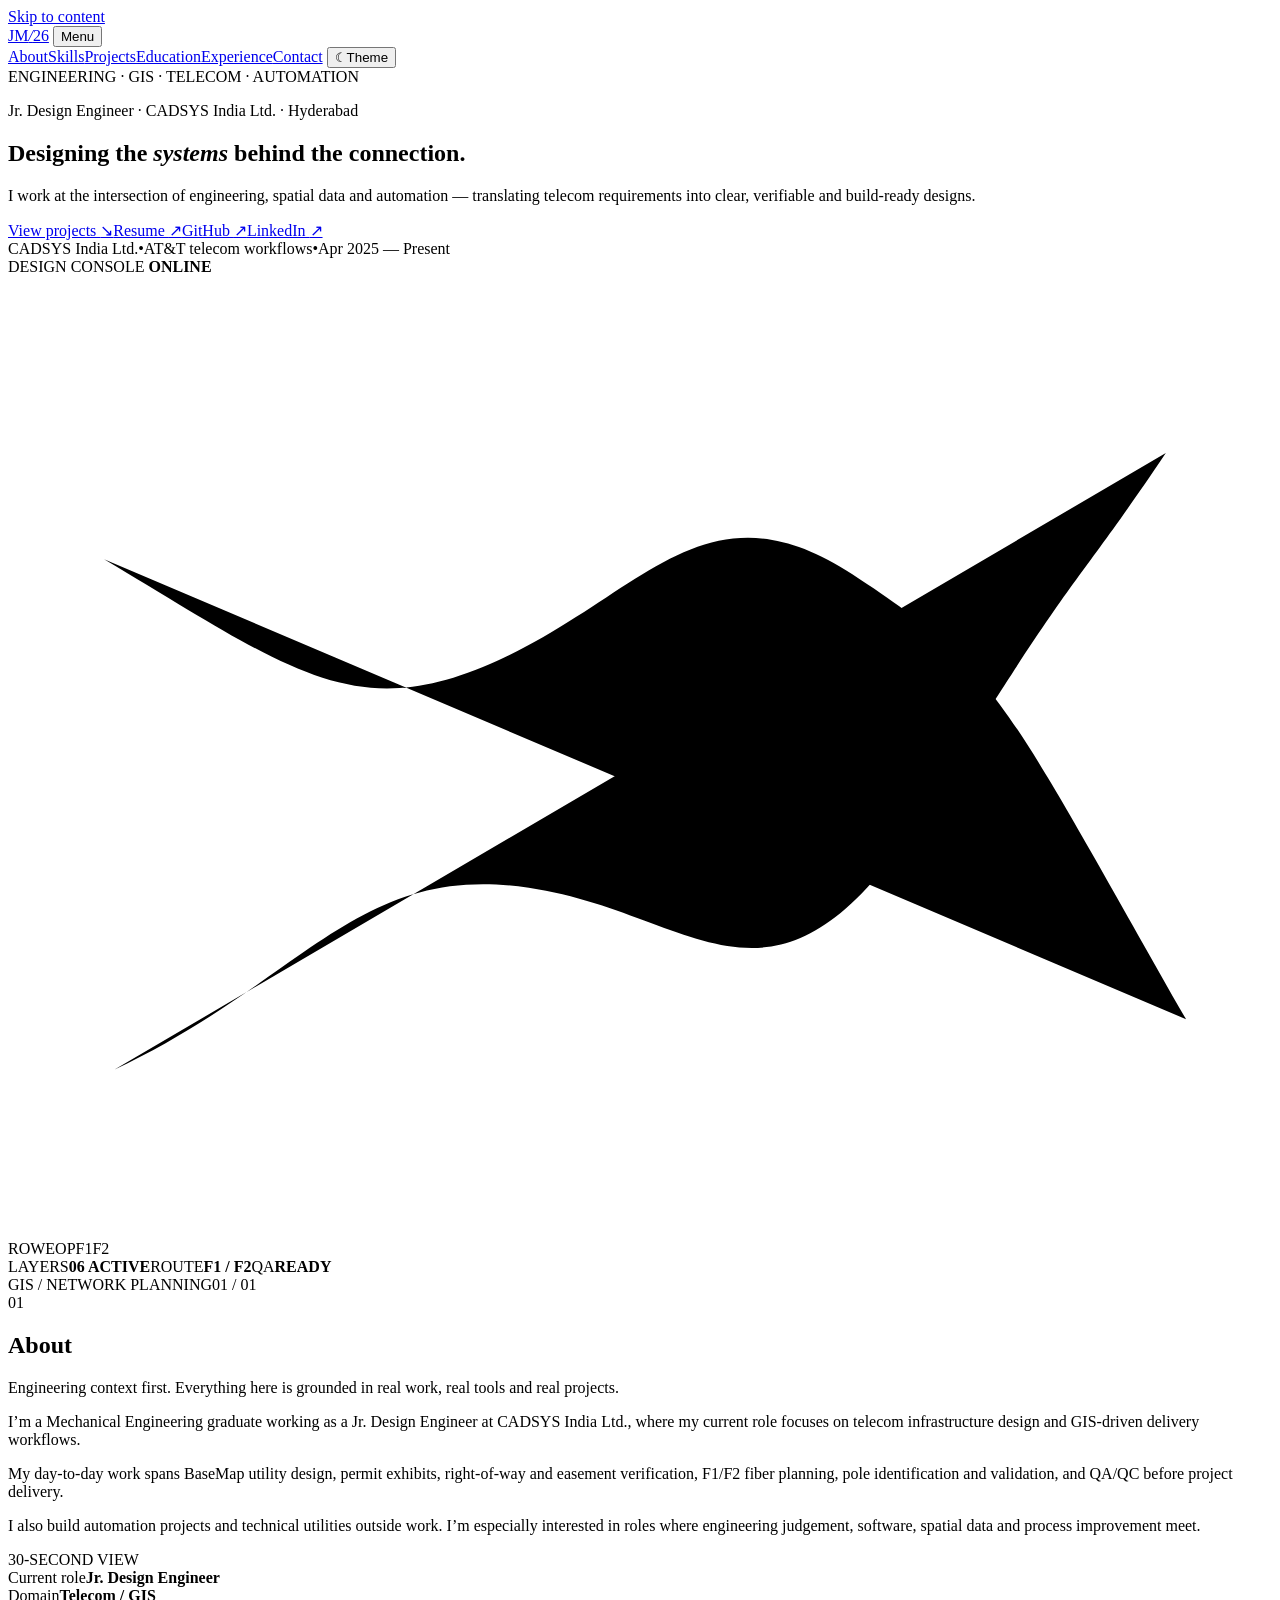
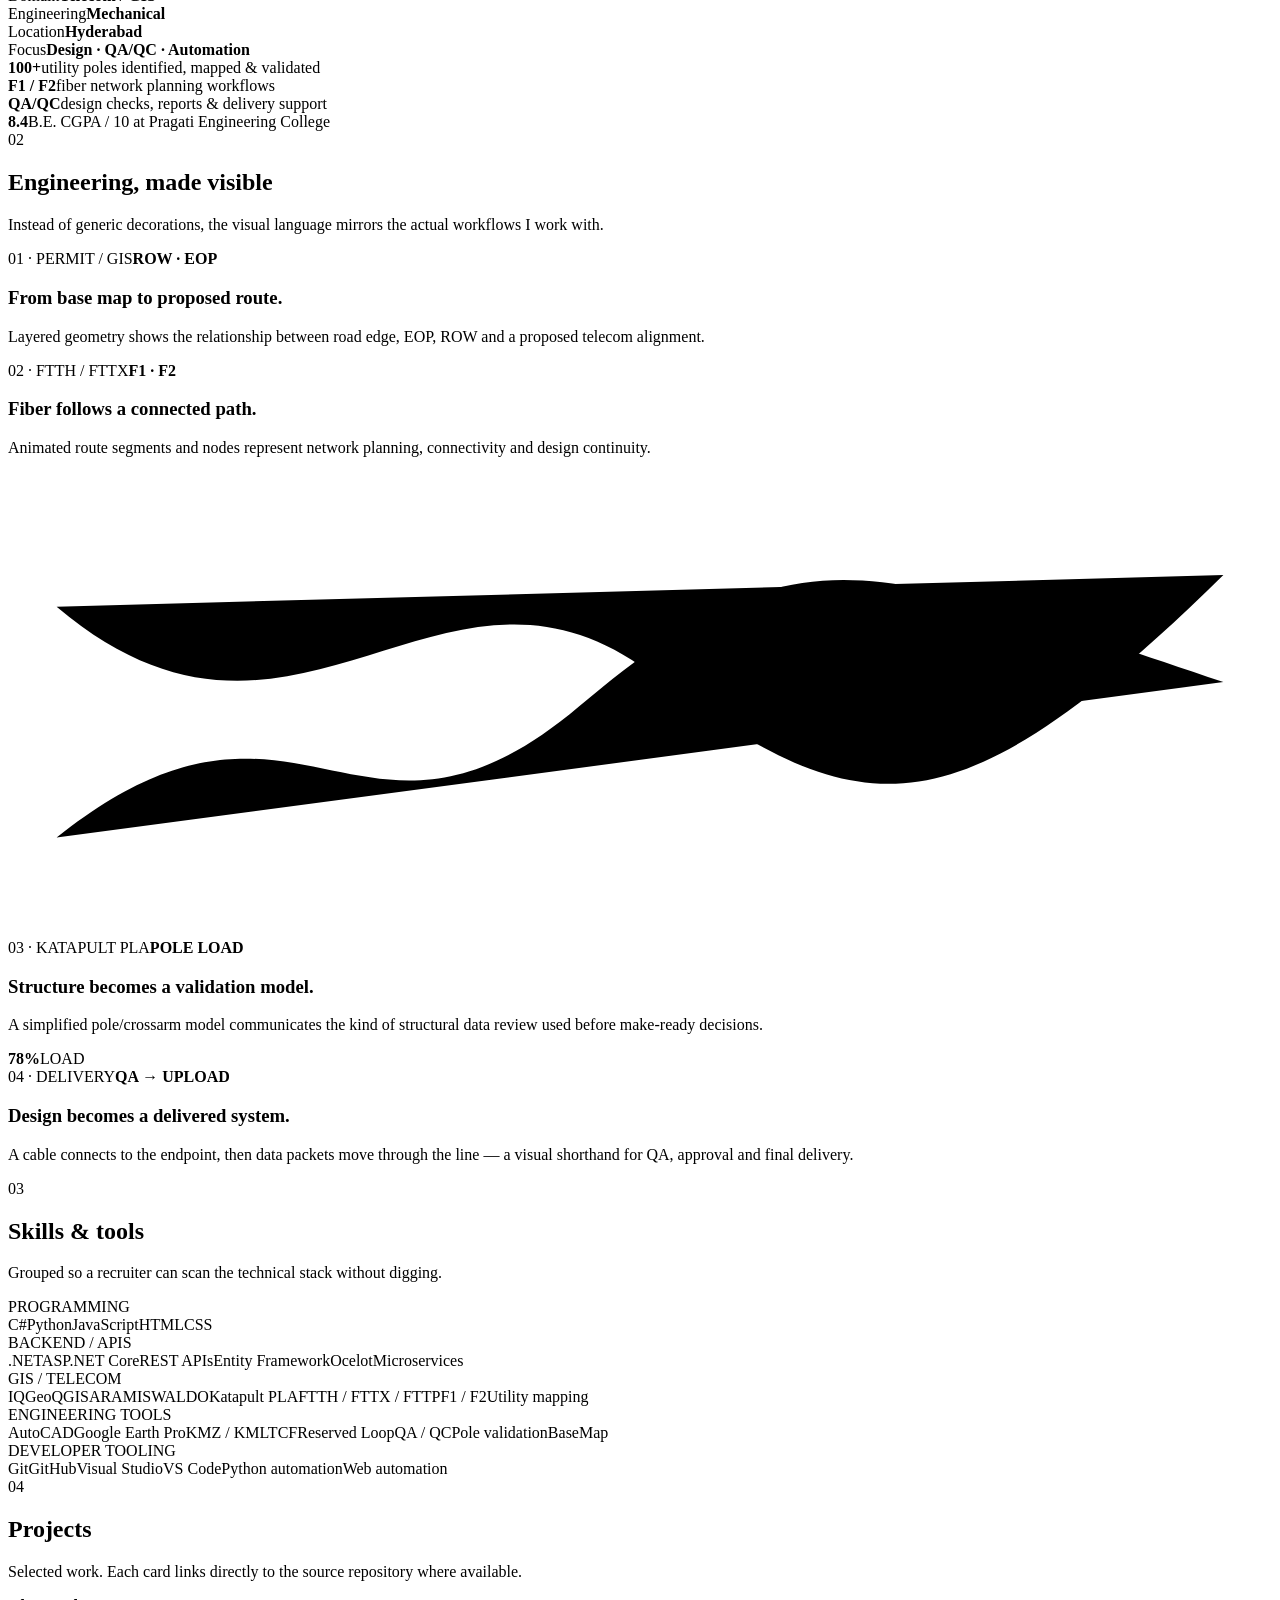
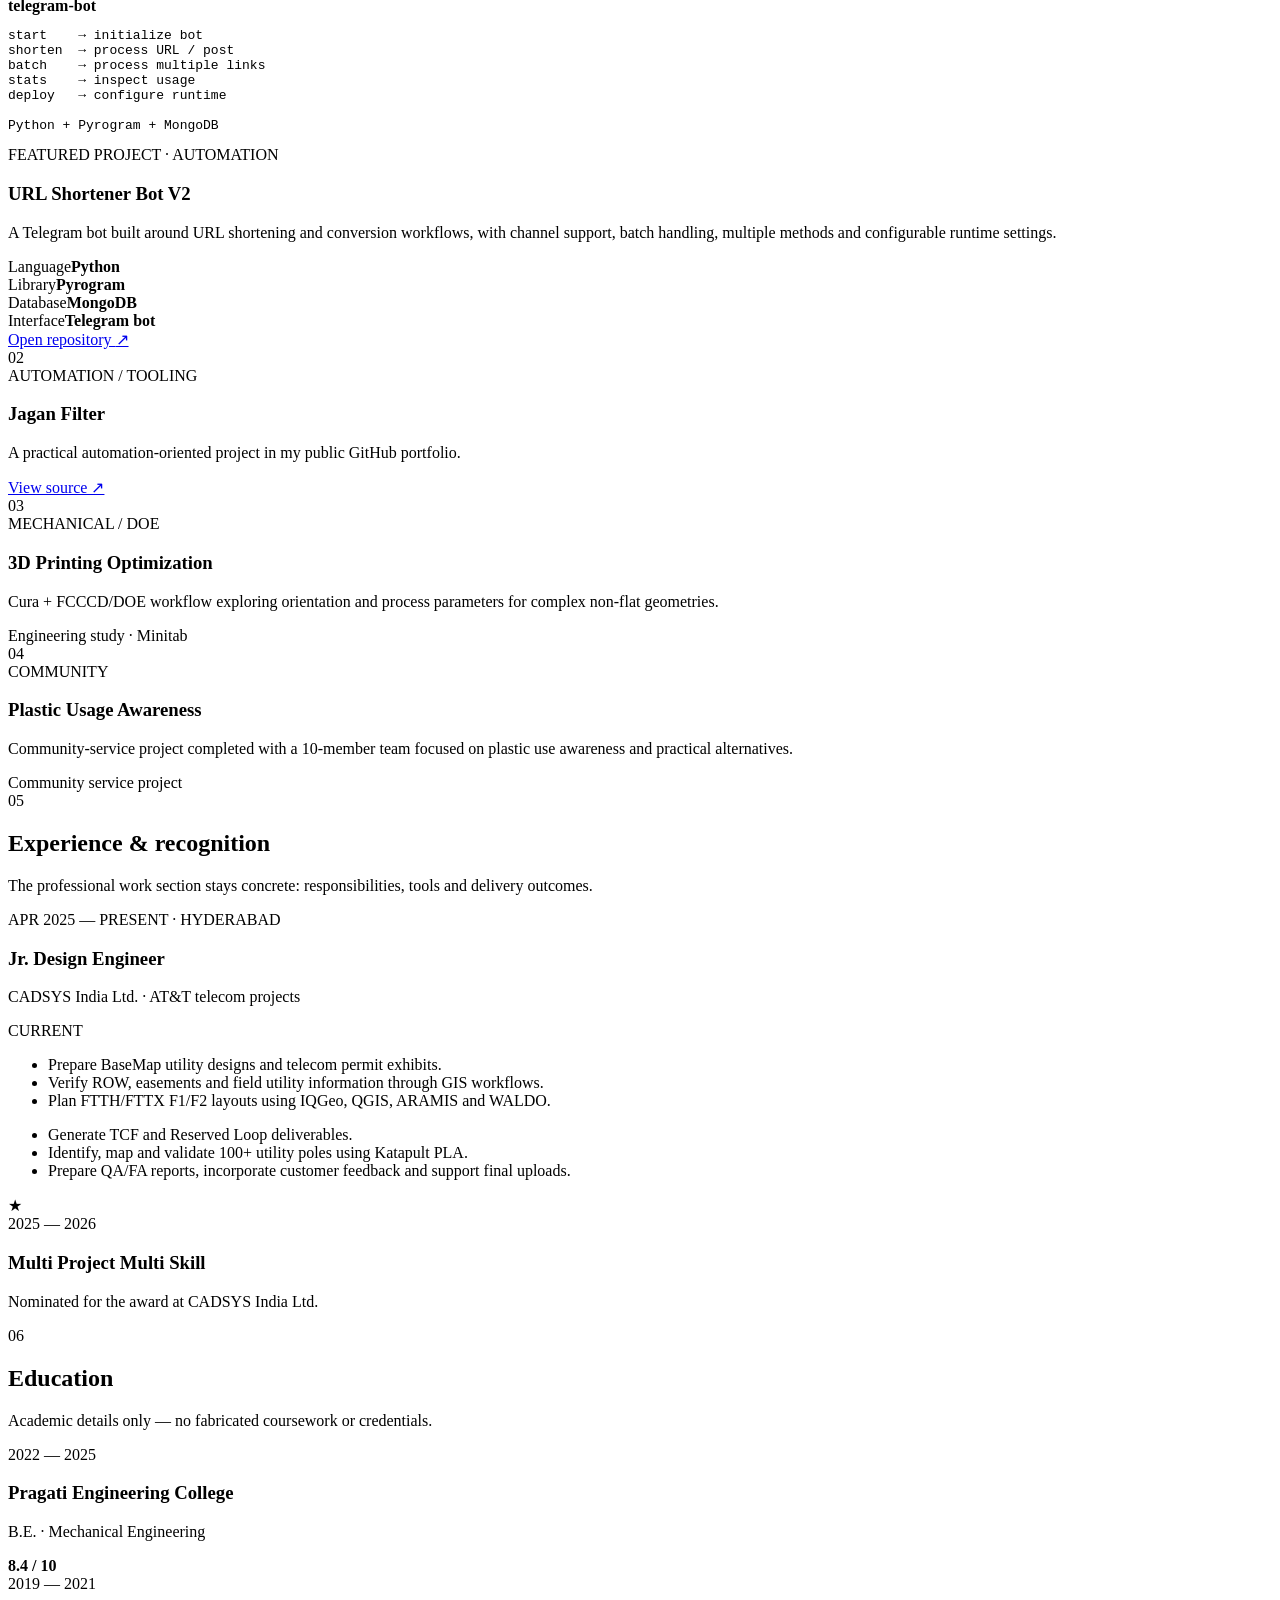
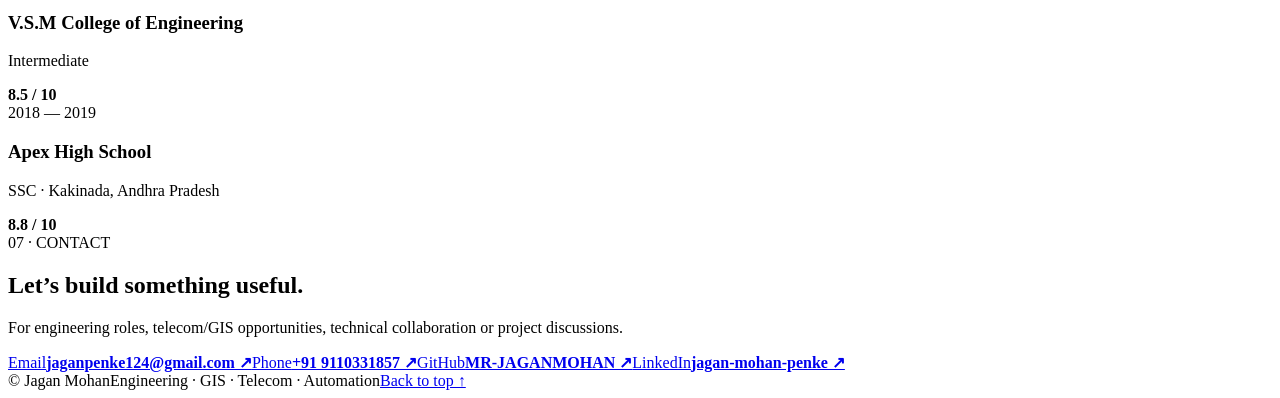
==== commit e2b5bee3: "Rebuild recruiter-first portfolio UI" ====
--- a/index.html
+++ b/index.html
@@ -1,43 +1,85 @@
 <!doctype html>
-<html lang="en">
+<html lang="en" data-theme="dark">
 <head>
-<meta charset="utf-8">
-<meta name="viewport" content="width=device-width,initial-scale=1">
-<meta name="theme-color" content="#071018">
-<meta name="description" content="Jagan Mohan — Jr. Design Engineer working across telecom infrastructure, GIS, FTTH/FTTX, utility mapping and QA/QC.">
-<title>Jagan Mohan — Telecom & GIS Design Engineer</title>
-<style>
-@import url('https://fonts.googleapis.com/css2?family=DM+Mono:wght@400;500&family=Manrope:wght@400;500;600;700;800&display=swap');
-:root{--bg:#061016;--bg2:#091922;--panel:rgba(16,30,39,.58);--panel2:rgba(18,35,45,.78);--line:rgba(173,229,238,.14);--text:#eef9fb;--muted:#91adb5;--cyan:#67e8f9;--violet:#a78bfa;--green:#65f5a1;--orange:#ffb86b;--shadow:0 22px 80px rgba(0,0,0,.35);--r:24px}*{box-sizing:border-box}html{scroll-behavior:smooth}body{margin:0;background:radial-gradient(circle at 80% 5%,rgba(103,232,249,.12),transparent 27%),radial-gradient(circle at 10% 20%,rgba(167,139,250,.10),transparent 24%),var(--bg);color:var(--text);font-family:Manrope,system-ui,sans-serif;line-height:1.6;overflow-x:hidden}body:before{content:'';position:fixed;inset:0;pointer-events:none;background-image:linear-gradient(rgba(255,255,255,.025) 1px,transparent 1px),linear-gradient(90deg,rgba(255,255,255,.025) 1px,transparent 1px);background-size:44px 44px;mask-image:linear-gradient(to bottom,black,transparent 78%)}a{color:inherit;text-decoration:none}.wrap{width:min(1180px,calc(100% - 36px));margin:auto}.top{position:fixed;top:16px;left:0;right:0;z-index:20}.nav{height:60px;border:1px solid var(--line);background:rgba(5,15,21,.68);backdrop-filter:blur(18px);border-radius:999px;display:flex;align-items:center;justify-content:space-between;padding:0 18px 0 22px;box-shadow:var(--shadow)}.brand{font-family:'DM Mono',monospace;font-weight:500;letter-spacing:.08em}.brand b{color:var(--cyan)}.links{display:flex;gap:22px;align-items:center}.links a{color:var(--muted);font-size:13px}.links a:hover{color:var(--text)}.navcta{padding:10px 14px;border:1px solid rgba(103,232,249,.28);border-radius:999px;background:rgba(103,232,249,.08);color:var(--cyan)!important}.hero{padding-top:150px;min-height:820px;display:grid;grid-template-columns:1.06fr .94fr;gap:48px;align-items:center}.eyebrow{display:inline-flex;gap:9px;align-items:center;font:500 11px 'DM Mono',monospace;letter-spacing:.12em;color:var(--cyan);text-transform:uppercase}.eyebrow i{width:7px;height:7px;border-radius:50%;background:var(--green);box-shadow:0 0 18px var(--green);animation:pulse 1.8s infinite}.hero h1{font-size:clamp(3.6rem,7.5vw,7.2rem);line-height:.92;letter-spacing:-.06em;margin:16px 0 26px;font-weight:800}.hero h1 em{font-style:normal;background:linear-gradient(100deg,var(--cyan),var(--violet));-webkit-background-clip:text;background-clip:text;color:transparent}.lead{max-width:720px;font-size:17px;color:var(--muted)}.heroactions{display:flex;gap:12px;flex-wrap:wrap;margin-top:30px}.btn{border-radius:14px;padding:13px 18px;border:1px solid var(--line);font-size:13px;transition:.25s transform,.25s background}.btn:hover{transform:translateY(-2px)}.btn.primary{background:linear-gradient(135deg,rgba(103,232,249,.18),rgba(167,139,250,.18));border-color:rgba(103,232,249,.3)}.meta{display:flex;gap:10px;flex-wrap:wrap;margin-top:28px;color:#718f98;font:12px 'DM Mono',monospace}.board{border:1px solid var(--line);background:linear-gradient(145deg,rgba(17,32,42,.76),rgba(7,17,23,.72));border-radius:30px;padding:17px;box-shadow:var(--shadow);position:relative;overflow:hidden;transform-style:preserve-3d}.board:after{content:'';position:absolute;inset:-40%;background:conic-gradient(from 90deg,transparent 0 30%,rgba(103,232,249,.08),transparent 45% 100%);animation:spin 9s linear infinite}.boardhead,.boardfoot{position:relative;z-index:2;display:flex;justify-content:space-between;font:11px 'DM Mono',monospace;color:var(--muted);text-transform:uppercase;letter-spacing:.08em}.live{color:var(--green)}.viewport{position:relative;height:500px;margin:12px 0;border-radius:21px;overflow:hidden;border:1px solid var(--line);background:linear-gradient(145deg,#0b1a21,#081219)}.grid{position:absolute;inset:0;background-image:linear-gradient(rgba(103,232,249,.08) 1px,transparent 1px),linear-gradient(90deg,rgba(103,232,249,.08) 1px,transparent 1px);background-size:34px 34px;transform:perspective(500px) rotateX(60deg) scale(1.7);transform-origin:center bottom;opacity:.65}.road{position:absolute;height:110%;width:82px;top:-4%;background:linear-gradient(90deg,#202d32,#28373d,#202d32);transform:rotate(-17deg);left:45%;border-left:1px solid rgba(255,255,255,.1);border-right:1px solid rgba(255,255,255,.1)}.eop,.rowline{position:absolute;left:-10%;width:120%;height:2px;transform:rotate(-17deg)}.eop{top:45%;background:#ffb86b;box-shadow:0 0 12px rgba(255,184,107,.55)}.rowline{top:38%;border-top:1px dashed rgba(167,139,250,.85)}.fiber{position:absolute;inset:0}.fiber path{fill:none;stroke:var(--cyan);stroke-width:3;stroke-linecap:round;stroke-dasharray:14 14;animation:dash 3.2s linear infinite}.fiber path.alt{stroke:var(--violet);opacity:.9;animation-duration:4.6s}.node{position:absolute;width:12px;height:12px;border-radius:50%;background:var(--cyan);box-shadow:0 0 0 7px rgba(103,232,249,.08),0 0 25px rgba(103,232,249,.7)}.node.n1{left:17%;top:72%}.node.n2{left:48%;top:45%}.node.n3{right:16%;top:31%}.tag{position:absolute;padding:5px 8px;border:1px solid var(--line);border-radius:8px;background:rgba(6,16,22,.72);font:10px 'DM Mono',monospace;color:var(--muted)}.tag.t1{left:12%;top:65%}.tag.t2{left:44%;top:38%}.tag.t3{right:11%;top:24%}.scan{position:absolute;width:120%;height:1px;left:-10%;background:linear-gradient(90deg,transparent,var(--cyan),transparent);opacity:.25;animation:scan 4.5s ease-in-out infinite}.scan.s1{top:20%}.scan.s2{top:70%;animation-delay:2s}.section{padding:110px 0 0}.sectionhead{display:flex;justify-content:space-between;gap:20px;align-items:end;border-bottom:1px solid var(--line);padding-bottom:16px}.sectionno{font:11px 'DM Mono',monospace;color:var(--cyan);letter-spacing:.12em}.section h2{font-size:clamp(2.1rem,4.2vw,4rem);letter-spacing:-.05em;line-height:1;margin:10px 0 0}.subtle{color:var(--muted);max-width:640px;font-size:14px}.aboutgrid{display:grid;grid-template-columns:1.2fr .8fr;gap:18px;margin-top:28px}.glass{border:1px solid var(--line);background:linear-gradient(145deg,rgba(18,34,44,.65),rgba(9,19,25,.48));backdrop-filter:blur(17px);border-radius:var(--r);box-shadow:var(--shadow)}.aboutcopy{padding:30px;font-size:20px;color:#c4d6db}.stats{display:grid;grid-template-columns:repeat(2,1fr)}.stat{padding:28px;border-bottom:1px solid var(--line);border-right:1px solid var(--line)}.stat:nth-child(2n){border-right:0}.stat:nth-last-child(-n+2){border-bottom:0}.stat b{display:block;font-size:31px;letter-spacing:-.04em;color:var(--text)}.stat span{display:block;color:var(--muted);font:11px 'DM Mono',monospace;text-transform:uppercase;margin-top:6px}.systems{display:grid;grid-template-columns:repeat(2,1fr);gap:18px;margin-top:28px}.card{padding:22px;min-height:390px;position:relative;overflow:hidden;transition:.28s transform,.28s border-color}.card:hover{transform:translateY(-5px);border-color:rgba(103,232,249,.3)}.card h3{font-size:24px;letter-spacing:-.03em;margin:8px 0}.card p{font-size:13px;color:var(--muted);max-width:500px}.label{font:10px 'DM Mono',monospace;color:var(--cyan);letter-spacing:.1em}.mini{position:absolute;left:22px;right:22px;bottom:22px;height:180px;border:1px solid var(--line);border-radius:18px;overflow:hidden;background:#08151c}.permit .line1,.permit .line2,.permit .line3{position:absolute;height:2px;left:7%;right:6%}.permit .line1{top:37%;background:rgba(255,184,107,.9);transform:rotate(-7deg)}.permit .line2{top:49%;border-top:1px dashed rgba(167,139,250,.9);transform:rotate(-7deg)}.permit .line3{top:62%;height:3px;background:var(--cyan);transform:rotate(-8deg);box-shadow:0 0 18px rgba(103,232,249,.6);animation:route 3s linear infinite}.permit:before{content:'BASEMAP → ROW → EOP → PROPOSED';position:absolute;bottom:10px;left:14px;font:9px 'DM Mono',monospace;color:#58737c;z-index:3}.network .rings{position:absolute;inset:18px;background:radial-gradient(circle at 22% 72%,transparent 0 8px,rgba(103,232,249,.35) 9px 10px,transparent 11px),radial-gradient(circle at 53% 46%,transparent 0 8px,rgba(103,232,249,.35) 9px 10px,transparent 11px),radial-gradient(circle at 80% 27%,transparent 0 8px,rgba(167,139,250,.42) 9px 10px,transparent 11px)}.network svg{position:absolute;inset:0;width:100%;height:100%}.network .fpath{fill:none;stroke:var(--cyan);stroke-width:2.5;stroke-dasharray:10 12;animation:dash 2.8s linear infinite}.pole .polebody{position:absolute;bottom:17px;left:24%;width:7px;height:128px;background:linear-gradient(90deg,#80674f,#d1a575,#785c46);border-radius:5px}.pole .cross{position:absolute;left:16%;bottom:116px;width:120px;height:8px;background:#9b805f;transform:rotate(-4deg);border-radius:4px}.pole .wire{position:absolute;height:2px;left:7%;right:4%;background:rgba(166,213,221,.4);transform-origin:left center}.pole .w1{top:42%;transform:rotate(-10deg)}.pole .w2{top:55%;transform:rotate(3deg)}.gauge{position:absolute;right:19px;top:18px;width:74px;height:74px;border-radius:50%;background:conic-gradient(var(--green) 0 78%,rgba(255,255,255,.08) 78%);display:grid;place-items:center;font:700 15px 'DM Mono',monospace;color:#dffff0}.gauge:before{content:'';position:absolute;inset:8px;background:#08151c;border-radius:50%}.gauge span{position:relative;z-index:1}.delivery .port{position:absolute;right:26px;top:60px;width:74px;height:74px;border-radius:16px;border:1px solid rgba(103,232,249,.32);display:grid;place-items:center;background:rgba(103,232,249,.05)}.delivery .port:before{content:'';width:30px;height:30px;border-radius:7px;border:3px solid var(--cyan);box-shadow:0 0 22px rgba(103,232,249,.3)}.delivery .cable{position:absolute;left:12px;top:96px;width:75%;height:12px;border-radius:999px;background:linear-gradient(90deg,#354950,#6b8b94,#354950);transform:rotate(-7deg);transform-origin:left center}.plug{position:absolute;left:55%;top:73px;width:28px;height:28px;border-radius:7px;background:var(--cyan);box-shadow:0 0 18px rgba(103,232,249,.65);animation:plug 2.2s ease-in-out infinite}.packets span{position:absolute;width:7px;height:7px;border-radius:50%;background:var(--green);top:100px;left:25%;animation:packet 2.1s linear infinite}.packets span:nth-child(2){animation-delay:.7s}.packets span:nth-child(3){animation-delay:1.4s}.toolgrid{display:grid;grid-template-columns:repeat(4,1fr);gap:12px;margin-top:28px}.tool{padding:20px;min-height:145px}.tool b{display:block;font-size:18px}.tool small{display:block;margin-top:6px;color:var(--muted);font:10px 'DM Mono',monospace;text-transform:uppercase}.tool .meter{margin-top:28px;height:4px;background:rgba(255,255,255,.07);overflow:hidden;border-radius:99px}.tool .meter i{display:block;height:100%;background:linear-gradient(90deg,var(--cyan),var(--violet));width:var(--w);animation:meter 1.4s ease-out both}.experience{padding:28px;margin-top:28px}.exphead{display:flex;justify-content:space-between;gap:18px;align-items:start}.exphead h3{font-size:28px;margin:4px 0}.exphead p{color:var(--muted);margin:0}.current{font:10px 'DM Mono',monospace;color:var(--green);border:1px solid rgba(101,245,161,.2);padding:7px 10px;border-radius:999px}.timeline{display:grid;grid-template-columns:1fr 1fr;gap:20px;margin-top:28px}.timeline ul{margin:0;padding:0;list-style:none;display:grid;gap:10px}.timeline li{padding:14px 16px;border:1px solid var(--line);border-radius:14px;color:#b7cbd1;font-size:13px;background:rgba(255,255,255,.015)}.timeline li:before{content:'+';color:var(--cyan);font-family:'DM Mono',monospace;margin-right:9px}.projectgrid{display:grid;grid-template-columns:repeat(2,1fr);gap:16px;margin-top:28px}.project{padding:24px;min-height:230px;display:flex;flex-direction:column}.project .num{font:10px 'DM Mono',monospace;color:var(--cyan)}.project h3{font-size:24px;margin:9px 0}.project p{color:var(--muted);font-size:13px;margin:0}.project a{margin-top:auto;padding-top:22px;color:var(--cyan);font:11px 'DM Mono',monospace}.edu{margin-top:28px;border-top:1px solid var(--line)}.edurow{display:grid;grid-template-columns:1fr auto;gap:20px;padding:22px 0;border-bottom:1px solid var(--line);align-items:center}.edurow h3{margin:3px 0;font-size:19px}.edurow p{margin:0;color:var(--muted);font-size:13px}.score{font:700 16px 'DM Mono',monospace;color:var(--cyan)}.contact{padding-bottom:120px}.contactbox{padding:38px;margin-top:28px;display:grid;grid-template-columns:1fr auto;gap:30px;align-items:center;background:linear-gradient(135deg,rgba(103,232,249,.08),rgba(167,139,250,.08)),rgba(15,28,37,.62)}.contactbox h2{font-size:clamp(2.5rem,6vw,5rem);margin:5px 0;line-height:.95;letter-spacing:-.055em}.contactbox p{color:var(--muted);max-width:620px}.contactlinks{display:grid;gap:9px;min-width:210px}.contactlinks a{padding:11px 14px;border:1px solid var(--line);border-radius:12px;color:#c9dce1;font-size:12px}.footer{display:flex;justify-content:space-between;color:#5c737a;font:10px 'DM Mono',monospace;padding:0 0 28px}.reveal{opacity:0;transform:translateY(26px);transition:opacity .7s ease,transform .7s ease}.reveal.in{opacity:1;transform:none}@keyframes dash{to{stroke-dashoffset:-160}}@keyframes route{to{stroke-dashoffset:-380}}@keyframes scan{0%,100%{transform:translateY(-30px);opacity:0}20%,80%{opacity:.28}50%{transform:translateY(260px);opacity:.5}}@keyframes packet{from{transform:translateX(0);opacity:0}15%{opacity:1}80%{opacity:1}to{transform:translateX(250px);opacity:0}}@keyframes plug{0%,100%{transform:translateX(0)}50%{transform:translateX(42px)}}@keyframes pulse{0%,100%{transform:scale(.85);opacity:.65}50%{transform:scale(1.2);opacity:1}}@keyframes spin{to{transform:rotate(360deg)}}@keyframes meter{from{width:0}}
-@media(max-width:980px){.hero{grid-template-columns:1fr;min-height:auto;padding-top:130px}.viewport{height:420px}.toolgrid{grid-template-columns:repeat(2,1fr)}.aboutgrid{grid-template-columns:1fr}.systems,.projectgrid,.timeline{grid-template-columns:1fr}.contactbox{grid-template-columns:1fr}.contactlinks{grid-template-columns:repeat(2,1fr)}}@media(max-width:680px){.links{display:none}.nav{height:54px}.hero h1{font-size:clamp(3rem,16vw,5rem)}.section{padding-top:80px}.systems,.toolgrid,.projectgrid{gap:12px}.toolgrid{grid-template-columns:1fr 1fr}.viewport{height:350px}.card{min-height:365px}.footer{flex-direction:column;gap:6px}.contactlinks{grid-template-columns:1fr}.aboutcopy{font-size:18px}.timeline li{font-size:12px}}
-@media(prefers-reduced-motion:reduce){*,*:before,*:after{scroll-behavior:auto!important;animation:none!important;transition:none!important}.reveal{opacity:1;transform:none}}
-</style>
+  <meta charset="utf-8">
+  <meta name="viewport" content="width=device-width, initial-scale=1">
+  <meta name="theme-color" content="#071018">
+  <meta name="description" content="Jagan Mohan — Jr. Design Engineer working across telecom infrastructure, GIS, FTTH/FTTX, CAD, utility mapping and QA/QC.">
+  <meta property="og:title" content="Jagan Mohan — Engineering & Technology Portfolio">
+  <meta property="og:description" content="Engineering portfolio covering telecom design, GIS, automation, CAD, fiber network planning and technical projects.">
+  <meta property="og:type" content="website">
+  <meta property="og:url" content="https://mr-jaganmohan.github.io/portofolio/">
+  <meta name="twitter:card" content="summary">
+  <title>Jagan Mohan — Engineering & Technology Portfolio</title>
+  <link rel="icon" href="assets/img/favicon.svg" type="image/svg+xml">
+  <link rel="stylesheet" href="assets/css/style.css">
 </head>
 <body>
-<header class="top"><div class="wrap nav"><a class="brand" href="#home">JM<b>/</b>26</a><nav class="links"><a href="#systems">Systems</a><a href="#stack">Stack</a><a href="#experience">Experience</a><a href="#projects">Projects</a><a class="navcta" href="mailto:jaganpenke124@gmail.com">Let's talk ↗</a></nav></div></header>
-<main id="home">
-<section class="wrap hero reveal">
-<div><div class="eyebrow"><i></i> Engineering · GIS · Telecom · QA/QC</div><h1>I design the <em>systems behind the connection.</em></h1><p class="lead">Jr. Design Engineer at CADSYS India Ltd. working across AT&amp;T telecom workflows — from BaseMap and utility inputs to FTTH/FTTX network planning, permit exhibits, pole validation and final QA/QC delivery.</p><div class="heroactions"><a class="btn primary" href="#systems">Explore the engineering ↓</a><a class="btn" href="mailto:jaganpenke124@gmail.com">Contact me ↗</a></div><div class="meta"><span>CADSYS India Ltd.</span><span>•</span><span>Hyderabad</span><span>•</span><span>Apr 2025 — Present</span></div></div>
-<div class="board" data-tilt><div class="boardhead"><span>LIVE DESIGN BOARD</span><span class="live">● ACTIVE</span></div><div class="viewport"><div class="grid"></div><div class="road"></div><div class="eop"></div><div class="rowline"></div><div class="scan s1"></div><div class="scan s2"></div><svg class="fiber" viewBox="0 0 600 500" preserveAspectRatio="none"><path d="M40 415 C155 350 178 340 280 270 S438 105 560 86"></path><path class="alt" d="M25 210 C150 265 200 170 322 212 S470 360 576 296"></path></svg><span class="node n1"></span><span class="node n2"></span><span class="node n3"></span><span class="tag t1">POLE / 100+</span><span class="tag t2">F1 / F2</span><span class="tag t3">EOP / ROW</span></div><div class="boardfoot"><span>F1 route optimization</span><span>GIS layers 06</span></div></div>
+<a class="skip-link" href="#main">Skip to content</a>
+<div class="page-noise" aria-hidden="true"></div>
+<header class="site-header" id="home"><div class="container nav-wrap">
+  <a class="brand" href="#home" aria-label="Jagan Mohan home"><span>JM</span><i>/</i>26</a>
+  <button class="nav-toggle" type="button" aria-expanded="false" aria-controls="site-nav">Menu</button>
+  <nav class="site-nav" id="site-nav" aria-label="Primary navigation">
+    <a href="#about">About</a><a href="#skills">Skills</a><a href="#projects">Projects</a><a href="#education">Education</a><a href="#experience">Experience</a><a href="#contact">Contact</a>
+    <button class="theme-toggle" type="button" aria-label="Switch theme" title="Switch theme"><span class="theme-icon">☾</span><span class="theme-label">Theme</span></button>
+  </nav>
+</div></header>
+<main id="main">
+<section class="hero container reveal">
+  <div class="hero-copy">
+    <div class="eyebrow"><span class="status-dot"></span> ENGINEERING · GIS · TELECOM · AUTOMATION</div>
+    <p class="hero-kicker">Jr. Design Engineer · CADSYS India Ltd. · Hyderabad</p>
+    <h1>Designing the <em>systems</em> behind the connection.</h1>
+    <p class="hero-lead">I work at the intersection of engineering, spatial data and automation — translating telecom requirements into clear, verifiable and build-ready designs.</p>
+    <div class="hero-actions"><a class="button button-primary" href="#projects">View projects <span>↘</span></a><a class="button button-secondary" href="mailto:jaganpenke124@gmail.com?subject=Resume%20request%20-%20Jagan%20Mohan">Resume <span>↗</span></a><a class="button button-ghost" href="https://github.com/MR-JAGANMOHAN" target="_blank" rel="noreferrer">GitHub <span>↗</span></a><a class="button button-ghost" href="https://www.linkedin.com/in/jagan-mohan-penke/" target="_blank" rel="noreferrer">LinkedIn <span>↗</span></a></div>
+    <div class="hero-meta"><span>CADSYS India Ltd.</span><span>•</span><span>AT&amp;T telecom workflows</span><span>•</span><span>Apr 2025 — Present</span></div>
+  </div>
+  <aside class="engineering-console" aria-label="Interactive engineering visual">
+    <div class="console-head"><span>DESIGN CONSOLE</span><b><i></i> ONLINE</b></div>
+    <div class="console-body"><div class="map-grid"></div><div class="terrain terrain-one"></div><div class="terrain terrain-two"></div><div class="road-shape"></div><div class="line-eop"></div><div class="line-row"></div>
+      <svg class="fiber-network" viewBox="0 0 500 380" role="img" aria-label="Animated telecom route diagram"><path class="fiber-path" d="M42 314 C118 278, 138 232, 206 242 S304 306, 365 208 S419 128, 458 70"></path><path class="fiber-path alt" d="M38 112 C112 156, 137 178, 194 152 S276 80, 334 118 S393 166, 466 294"></path></svg>
+      <div class="console-node node-a"></div><div class="console-node node-b"></div><div class="console-node node-c"></div><div class="console-node node-d"></div>
+      <span class="map-label label-row">ROW</span><span class="map-label label-eop">EOP</span><span class="map-label label-f1">F1</span><span class="map-label label-f2">F2</span><div class="scan-line"></div>
+      <div class="console-readout"><span>LAYERS</span><b>06 ACTIVE</b><span>ROUTE</span><b>F1 / F2</b><span>QA</span><b>READY</b></div>
+    </div>
+    <div class="console-foot"><span>GIS / NETWORK PLANNING</span><span>01 / 01</span></div>
+  </aside>
 </section>
-<section class="wrap section reveal"><div class="sectionhead"><div><div class="sectionno">01 · ABOUT</div><h2>Spatial data → build-ready decisions.</h2></div><p class="subtle">I work where engineering drawings, GIS layers, utility data and delivery constraints meet.</p></div><div class="aboutgrid"><div class="glass aboutcopy">My current role spans <strong>BaseMap utility design, permit exhibits, ROW/easement verification, GIS QA/QC, F1/F2 fiber planning, TCF and Reserved Loop deliverables, pole mapping and final project uploads.</strong><br><br>My toolkit includes IQGeo, QGIS, ARAMIS, WALDO, Katapult PLA, AutoCAD, Google Earth Pro and KMZ/KML workflows.</div><div class="glass stats"><div class="stat"><b>100+</b><span>poles identified &amp; validated</span></div><div class="stat"><b>F1 / F2</b><span>fiber planning workflows</span></div><div class="stat"><b>QA/QC</b><span>design checks &amp; reports</span></div><div class="stat"><b>AT&amp;T</b><span>telecom delivery context</span></div></div></div></section>
-<section id="systems" class="wrap section reveal"><div class="sectionhead"><div><div class="sectionno">02 · ENGINEERING, MADE VISIBLE</div><h2>The work, translated into motion.</h2></div><p class="subtle">These are not decorative animations. Each visual maps to a real design activity from your workflow.</p></div>
-<div class="systems">
-<article class="glass card permit"><div class="label">PERMIT / GIS · ROW · EOP</div><h3>Permit geometry comes alive.</h3><p>BaseMap, road edge, EOP, ROW and proposed route are separated into layers so the design logic can be read at a glance.</p><div class="mini"><span class="line1"></span><span class="line2"></span><span class="line3"></span></div></article>
-<article class="glass card network"><div class="label">FTTH / FTTX · F1 / F2</div><h3>Fiber finds a clean path.</h3><p>Route paths pulse between nodes to represent network planning, connectivity and build-ready topology.</p><div class="mini"><div class="rings"></div><svg viewBox="0 0 520 180" preserveAspectRatio="none"><path class="fpath" d="M25 135 C110 96 160 80 250 95 S390 40 492 44"></path><path class="fpath" style="stroke:var(--violet);animation-duration:4.2s" d="M30 60 C130 115 180 48 270 75 S390 136 490 112"></path></svg></div></article>
-<article class="glass card pole"><div class="label">KATAPULT PLA · POLE VALIDATION</div><h3>Structure becomes a load model.</h3><p>Pole, crossarm and loading state become a visual checkpoint before make-ready and downstream design decisions.</p><div class="mini"><span class="polebody"></span><span class="cross"></span><span class="wire w1"></span><span class="wire w2"></span><div class="gauge"><span>78%</span></div></div></article>
-<article class="glass card delivery"><div class="label">DELIVERY · CONNECTIVITY</div><h3>Design becomes delivered.</h3><p>The endpoint plugs in, then packets travel through the route — a metaphor for QA, approval, encoding and final upload.</p><div class="mini"><div class="cable"></div><div class="plug"></div><div class="port"></div><div class="packets"><span></span><span></span><span></span></div></div></article>
-</div></section>
-<section id="stack" class="wrap section reveal"><div class="sectionhead"><div><div class="sectionno">03 · STACK</div><h2>Tools I actually use.</h2></div><p class="subtle">A working toolkit, not a keyword wall.</p></div><div class="toolgrid"><div class="glass tool" style="--w:96%"><b>IQGeo</b><small>Fiber network planning</small><div class="meter"><i></i></div></div><div class="glass tool" style="--w:92%"><b>QGIS</b><small>GIS / spatial QA</small><div class="meter"><i></i></div></div><div class="glass tool" style="--w:89%"><b>Katapult PLA</b><small>Pole validation / load</small><div class="meter"><i></i></div></div><div class="glass tool" style="--w:82%"><b>ARAMIS</b><small>Telecom design</small><div class="meter"><i></i></div></div><div class="glass tool" style="--w:80%"><b>WALDO</b><small>Fiber / utility design</small><div class="meter"><i></i></div></div><div class="glass tool" style="--w:84%"><b>AutoCAD</b><small>CAD drafting</small><div class="meter"><i></i></div></div><div class="glass tool" style="--w:86%"><b>Google Earth Pro</b><small>Aerial / KMZ / KML</small><div class="meter"><i></i></div></div><div class="glass tool" style="--w:85%"><b>TCF / Reserved Loop</b><small>Delivery workflows</small><div class="meter"><i></i></div></div></div></section>
-<section id="experience" class="wrap section reveal"><div class="sectionhead"><div><div class="sectionno">04 · EXPERIENCE</div><h2>CADSYS India Ltd.</h2></div><span class="current">CURRENT · APR 2025 — PRESENT</span></div><div class="glass experience"><div class="exphead"><div><h3>Jr. Design Engineer</h3><p>AT&amp;T telecom projects · Hyderabad</p></div><span class="eyebrow">DESIGN → QA → DELIVERY</span></div><div class="timeline"><ul><li>Prepare BaseMap utility designs and permit exhibits for telecom deployment.</li><li>Verify ROW, easements and utility information using GIS workflows.</li><li>Plan FTTH/FTTX F1/F2 layouts with IQGeo, QGIS, ARAMIS and WALDO.</li></ul><ul><li>Generate TCF and Reserved Loop deliverables.</li><li>Identify, map and validate 100+ utility poles using Katapult PLA.</li><li>Produce QA/FA reports, apply customer feedback and support final uploads.</li></ul></div></div></section>
-<section id="projects" class="wrap section reveal"><div class="sectionhead"><div><div class="sectionno">05 · PROJECTS</div><h2>Beyond the day job.</h2></div><p class="subtle">Engineering experiments and practical automation.</p></div><div class="projectgrid"><article class="glass project"><div class="num">01 · AUTOMATION</div><h3>URL Shortener V2</h3><p>Telegram utility for URL shortening, conversion workflows, batch handling and shortener-link processing.</p><a href="https://github.com/MR-JAGANMOHAN/URL-Shortener-V2" target="_blank" rel="noreferrer">Open repository ↗</a></article><article class="glass project"><div class="num">02 · TOOLING</div><h3>Jagan Filter</h3><p>Practical automation-oriented utility work built around repeatable filtering and everyday workflows.</p><a href="https://github.com/MR-JAGANMOHAN/Jagan-Filter" target="_blank" rel="noreferrer">Open repository ↗</a></article><article class="glass project"><div class="num">03 · MECHANICAL / DOE</div><h3>3D Printing Optimization</h3><p>Cura + FCCCD/DOE workflow exploring orientation and process parameters for complex non-flat geometries.</p><a href="#contact">Engineering research ↗</a></article><article class="glass project"><div class="num">04 · COMMUNITY</div><h3>Plastic Usage Awareness</h3><p>Community-service project with a 10-member team focused on plastic-use awareness and practical alternatives.</p><a href="#contact">Community impact ↗</a></article></div></section>
-<section class="wrap section reveal"><div class="sectionhead"><div><div class="sectionno">06 · EDUCATION</div><h2>Engineering foundation.</h2></div></div><div class="glass edu"><div class="edurow"><div><span class="sectionno">2022 — 2025</span><h3>Pragati Engineering College</h3><p>B.E. · Mechanical Engineering</p></div><span class="score">8.4 / 10</span></div><div class="edurow"><div><span class="sectionno">2019 — 2021</span><h3>V.S.M College of Engineering</h3><p>Intermediate</p></div><span class="score">8.5 / 10</span></div><div class="edurow"><div><span class="sectionno">2018 — 2019</span><h3>Apex High School</h3><p>SSC · Kakinada, Andhra Pradesh</p></div><span class="score">8.8 / 10</span></div><div class="edurow"><div><span class="sectionno">RECOGNITION</span><h3>Multi Project Multi Skill</h3><p>Nominated for the 2025–2026 award at CADSYS India Ltd.</p></div><span class="score">AWARD</span></div></div></section>
-<section id="contact" class="wrap section contact reveal"><div class="glass contactbox"><div><div class="eyebrow">07 · CONTACT</div><h2>Let's build something useful together.</h2><p>For telecom design, GIS, engineering workflows, technical collaboration or new opportunities.</p></div><div class="contactlinks"><a href="mailto:jaganpenke124@gmail.com">jaganpenke124@gmail.com ↗</a><a href="tel:+919110331857">+91 9110331857 ↗</a><a href="https://github.com/MR-JAGANMOHAN" target="_blank" rel="noreferrer">GitHub ↗</a><a href="https://www.linkedin.com/in/jagan-mohan-penke/" target="_blank" rel="noreferrer">LinkedIn ↗</a></div></div></section>
-</main><footer class="wrap footer"><span>© 2026 Jagan Mohan</span><span>Engineering · GIS · Telecom · QA/QC</span><span>Built as a static GitHub Pages site</span></footer>
-<script>
-const reduce=matchMedia('(prefers-reduced-motion:reduce)').matches;
-const obs=new IntersectionObserver(es=>es.forEach(e=>{if(e.isIntersecting){e.target.classList.add('in');obs.unobserve(e.target)}}),{threshold:.12});
-document.querySelectorAll('.reveal').forEach(e=>obs.observe(e));
-if(!reduce){document.querySelectorAll('[data-tilt]').forEach(el=>{el.addEventListener('pointermove',e=>{const r=el.getBoundingClientRect(),x=(e.clientX-r.left)/r.width-.5,y=(e.clientY-r.top)/r.height-.5;el.style.transform=`perspective(900px) rotateX(${y*-2.2}deg) rotateY(${x*2.2}deg) translateY(-3px)`});el.addEventListener('pointerleave',()=>el.style.transform='')})}
-</script>
-</body></html>+<section class="section container reveal" id="about"><div class="section-head"><div><span class="section-index">01</span><h2>About</h2></div><p>Engineering context first. Everything here is grounded in real work, real tools and real projects.</p></div>
+  <div class="about-grid"><article class="panel about-main"><p class="lead-copy">I’m a Mechanical Engineering graduate working as a Jr. Design Engineer at CADSYS India Ltd., where my current role focuses on telecom infrastructure design and GIS-driven delivery workflows.</p><p>My day-to-day work spans BaseMap utility design, permit exhibits, right-of-way and easement verification, F1/F2 fiber planning, pole identification and validation, and QA/QC before project delivery.</p><p>I also build automation projects and technical utilities outside work. I’m especially interested in roles where engineering judgement, software, spatial data and process improvement meet.</p></article>
+  <aside class="panel recruiter-card"><div class="card-cap">30-SECOND VIEW</div><div class="quick-row"><span>Current role</span><strong>Jr. Design Engineer</strong></div><div class="quick-row"><span>Domain</span><strong>Telecom / GIS</strong></div><div class="quick-row"><span>Engineering</span><strong>Mechanical</strong></div><div class="quick-row"><span>Location</span><strong>Hyderabad</strong></div><div class="quick-row"><span>Focus</span><strong>Design · QA/QC · Automation</strong></div></aside></div>
+  <div class="stat-strip"><div><strong>100+</strong><span>utility poles identified, mapped &amp; validated</span></div><div><strong>F1 / F2</strong><span>fiber network planning workflows</span></div><div><strong>QA/QC</strong><span>design checks, reports &amp; delivery support</span></div><div><strong>8.4</strong><span>B.E. CGPA / 10 at Pragati Engineering College</span></div></div>
+</section>
+<section class="section container reveal" id="systems"><div class="section-head"><div><span class="section-index">02</span><h2>Engineering, made visible</h2></div><p>Instead of generic decorations, the visual language mirrors the actual workflows I work with.</p></div>
+  <div class="workflow-grid">
+    <article class="workflow-card panel"><div class="workflow-top"><span>01 · PERMIT / GIS</span><b>ROW · EOP</b></div><h3>From base map to proposed route.</h3><p>Layered geometry shows the relationship between road edge, EOP, ROW and a proposed telecom alignment.</p><div class="workflow-art permit-art"><span class="art-road"></span><span class="art-row"></span><span class="art-eop"></span><span class="art-route"></span><span class="art-cross c1"></span><span class="art-cross c2"></span></div></article>
+    <article class="workflow-card panel"><div class="workflow-top"><span>02 · FTTH / FTTX</span><b>F1 · F2</b></div><h3>Fiber follows a connected path.</h3><p>Animated route segments and nodes represent network planning, connectivity and design continuity.</p><div class="workflow-art fiber-art"><svg viewBox="0 0 520 190" aria-hidden="true"><path d="M20 150 C120 70 144 173 235 96 S356 38 500 86"></path><path class="second" d="M20 55 C118 138 178 18 264 82 S388 152 500 42"></path></svg><i class="route-node n1"></i><i class="route-node n2"></i><i class="route-node n3"></i></div></article>
+    <article class="workflow-card panel"><div class="workflow-top"><span>03 · KATAPULT PLA</span><b>POLE LOAD</b></div><h3>Structure becomes a validation model.</h3><p>A simplified pole/crossarm model communicates the kind of structural data review used before make-ready decisions.</p><div class="workflow-art pole-art"><div class="pole-shaft"></div><div class="crossarm"></div><div class="wire wire-one"></div><div class="wire wire-two"></div><div class="load-gauge"><strong>78%</strong><span>LOAD</span></div></div></article>
+    <article class="workflow-card panel"><div class="workflow-top"><span>04 · DELIVERY</span><b>QA → UPLOAD</b></div><h3>Design becomes a delivered system.</h3><p>A cable connects to the endpoint, then data packets move through the line — a visual shorthand for QA, approval and final delivery.</p><div class="workflow-art delivery-art"><div class="endpoint-port"></div><div class="cable-line"></div><div class="plug-head"></div><span class="packet p1"></span><span class="packet p2"></span><span class="packet p3"></span></div></article>
+  </div>
+</section>
+<section class="section container reveal" id="skills"><div class="section-head"><div><span class="section-index">03</span><h2>Skills &amp; tools</h2></div><p>Grouped so a recruiter can scan the technical stack without digging.</p></div>
+  <div class="skills-layout"><article class="skill-group panel"><div class="card-cap">PROGRAMMING</div><div class="skill-list"><span>C#</span><span>Python</span><span>JavaScript</span><span>HTML</span><span>CSS</span></div></article><article class="skill-group panel"><div class="card-cap">BACKEND / APIS</div><div class="skill-list"><span>.NET</span><span>ASP.NET Core</span><span>REST APIs</span><span>Entity Framework</span><span>Ocelot</span><span>Microservices</span></div></article><article class="skill-group panel"><div class="card-cap">GIS / TELECOM</div><div class="skill-list"><span>IQGeo</span><span>QGIS</span><span>ARAMIS</span><span>WALDO</span><span>Katapult PLA</span><span>FTTH / FTTX / FTTP</span><span>F1 / F2</span><span>Utility mapping</span></div></article><article class="skill-group panel"><div class="card-cap">ENGINEERING TOOLS</div><div class="skill-list"><span>AutoCAD</span><span>Google Earth Pro</span><span>KMZ / KML</span><span>TCF</span><span>Reserved Loop</span><span>QA / QC</span><span>Pole validation</span><span>BaseMap</span></div></article><article class="skill-group panel"><div class="card-cap">DEVELOPER TOOLING</div><div class="skill-list"><span>Git</span><span>GitHub</span><span>Visual Studio</span><span>VS Code</span><span>Python automation</span><span>Web automation</span></div></article></div>
+</section>
+<section class="section container reveal" id="projects"><div class="section-head"><div><span class="section-index">04</span><h2>Projects</h2></div><p>Selected work. Each card links directly to the source repository where available.</p></div>
+  <article class="featured panel"><div class="featured-visual"><div class="code-window"><div class="code-top"><span></span><span></span><span></span><b>telegram-bot</b></div><pre><code><span>start</span>    → initialize bot
+<span>shorten</span>  → process URL / post
+<span>batch</span>    → process multiple links
+<span>stats</span>    → inspect usage
+<span>deploy</span>   → configure runtime
+
+<span class="accent-code">Python + Pyrogram + MongoDB</span></code></pre></div></div><div class="featured-copy"><span class="featured-label">FEATURED PROJECT · AUTOMATION</span><h3>URL Shortener Bot V2</h3><p>A Telegram bot built around URL shortening and conversion workflows, with channel support, batch handling, multiple methods and configurable runtime settings.</p><div class="feature-grid"><div><span>Language</span><strong>Python</strong></div><div><span>Library</span><strong>Pyrogram</strong></div><div><span>Database</span><strong>MongoDB</strong></div><div><span>Interface</span><strong>Telegram bot</strong></div></div><a class="text-link" href="https://github.com/MR-JAGANMOHAN/URL-Shortener-V2" target="_blank" rel="noreferrer">Open repository <span>↗</span></a></div></article>
+  <div class="project-grid"><article class="project-card panel"><div class="project-no">02</div><span class="project-type">AUTOMATION / TOOLING</span><h3>Jagan Filter</h3><p>A practical automation-oriented project in my public GitHub portfolio.</p><a href="https://github.com/MR-JAGANMOHAN/Jagan-Filter" target="_blank" rel="noreferrer">View source ↗</a></article><article class="project-card panel"><div class="project-no">03</div><span class="project-type">MECHANICAL / DOE</span><h3>3D Printing Optimization</h3><p>Cura + FCCCD/DOE workflow exploring orientation and process parameters for complex non-flat geometries.</p><span class="project-note">Engineering study · Minitab</span></article><article class="project-card panel"><div class="project-no">04</div><span class="project-type">COMMUNITY</span><h3>Plastic Usage Awareness</h3><p>Community-service project completed with a 10-member team focused on plastic use awareness and practical alternatives.</p><span class="project-note">Community service project</span></article></div>
+</section>
+<section class="section container reveal" id="experience"><div class="section-head"><div><span class="section-index">05</span><h2>Experience &amp; recognition</h2></div><p>The professional work section stays concrete: responsibilities, tools and delivery outcomes.</p></div>
+  <article class="experience-card panel"><div class="experience-head"><div><span class="experience-date">APR 2025 — PRESENT · HYDERABAD</span><h3>Jr. Design Engineer</h3><p>CADSYS India Ltd. · AT&amp;T telecom projects</p></div><span class="current-badge">CURRENT</span></div><div class="experience-columns"><ul><li>Prepare BaseMap utility designs and telecom permit exhibits.</li><li>Verify ROW, easements and field utility information through GIS workflows.</li><li>Plan FTTH/FTTX F1/F2 layouts using IQGeo, QGIS, ARAMIS and WALDO.</li></ul><ul><li>Generate TCF and Reserved Loop deliverables.</li><li>Identify, map and validate 100+ utility poles using Katapult PLA.</li><li>Prepare QA/FA reports, incorporate customer feedback and support final uploads.</li></ul></div></article>
+  <div class="recognition panel"><div class="recognition-mark">★</div><div><span class="experience-date">2025 — 2026</span><h3>Multi Project Multi Skill</h3><p>Nominated for the award at CADSYS India Ltd.</p></div></div>
+</section>
+<section class="section container reveal" id="education"><div class="section-head"><div><span class="section-index">06</span><h2>Education</h2></div><p>Academic details only — no fabricated coursework or credentials.</p></div><div class="education-grid"><article class="education-card panel"><span>2022 — 2025</span><h3>Pragati Engineering College</h3><p>B.E. · Mechanical Engineering</p><strong>8.4 / 10</strong></article><article class="education-card panel"><span>2019 — 2021</span><h3>V.S.M College of Engineering</h3><p>Intermediate</p><strong>8.5 / 10</strong></article><article class="education-card panel"><span>2018 — 2019</span><h3>Apex High School</h3><p>SSC · Kakinada, Andhra Pradesh</p><strong>8.8 / 10</strong></article></div></section>
+<section class="section container reveal" id="contact"><div class="contact panel"><div><span class="section-index">07 · CONTACT</span><h2>Let’s build something useful.</h2><p>For engineering roles, telecom/GIS opportunities, technical collaboration or project discussions.</p></div><div class="contact-links"><a href="mailto:jaganpenke124@gmail.com"><span>Email</span><strong>jaganpenke124@gmail.com ↗</strong></a><a href="tel:+919110331857"><span>Phone</span><strong>+91 9110331857 ↗</strong></a><a href="https://github.com/MR-JAGANMOHAN" target="_blank" rel="noreferrer"><span>GitHub</span><strong>MR-JAGANMOHAN ↗</strong></a><a href="https://www.linkedin.com/in/jagan-mohan-penke/" target="_blank" rel="noreferrer"><span>LinkedIn</span><strong>jagan-mohan-penke ↗</strong></a></div></div></section>
+</main>
+<footer class="site-footer container"><span>© <span data-year></span> Jagan Mohan</span><span>Engineering · GIS · Telecom · Automation</span><a href="#home">Back to top ↑</a></footer>
+<script src="assets/js/main.js"></script>
+</body>
+</html>
